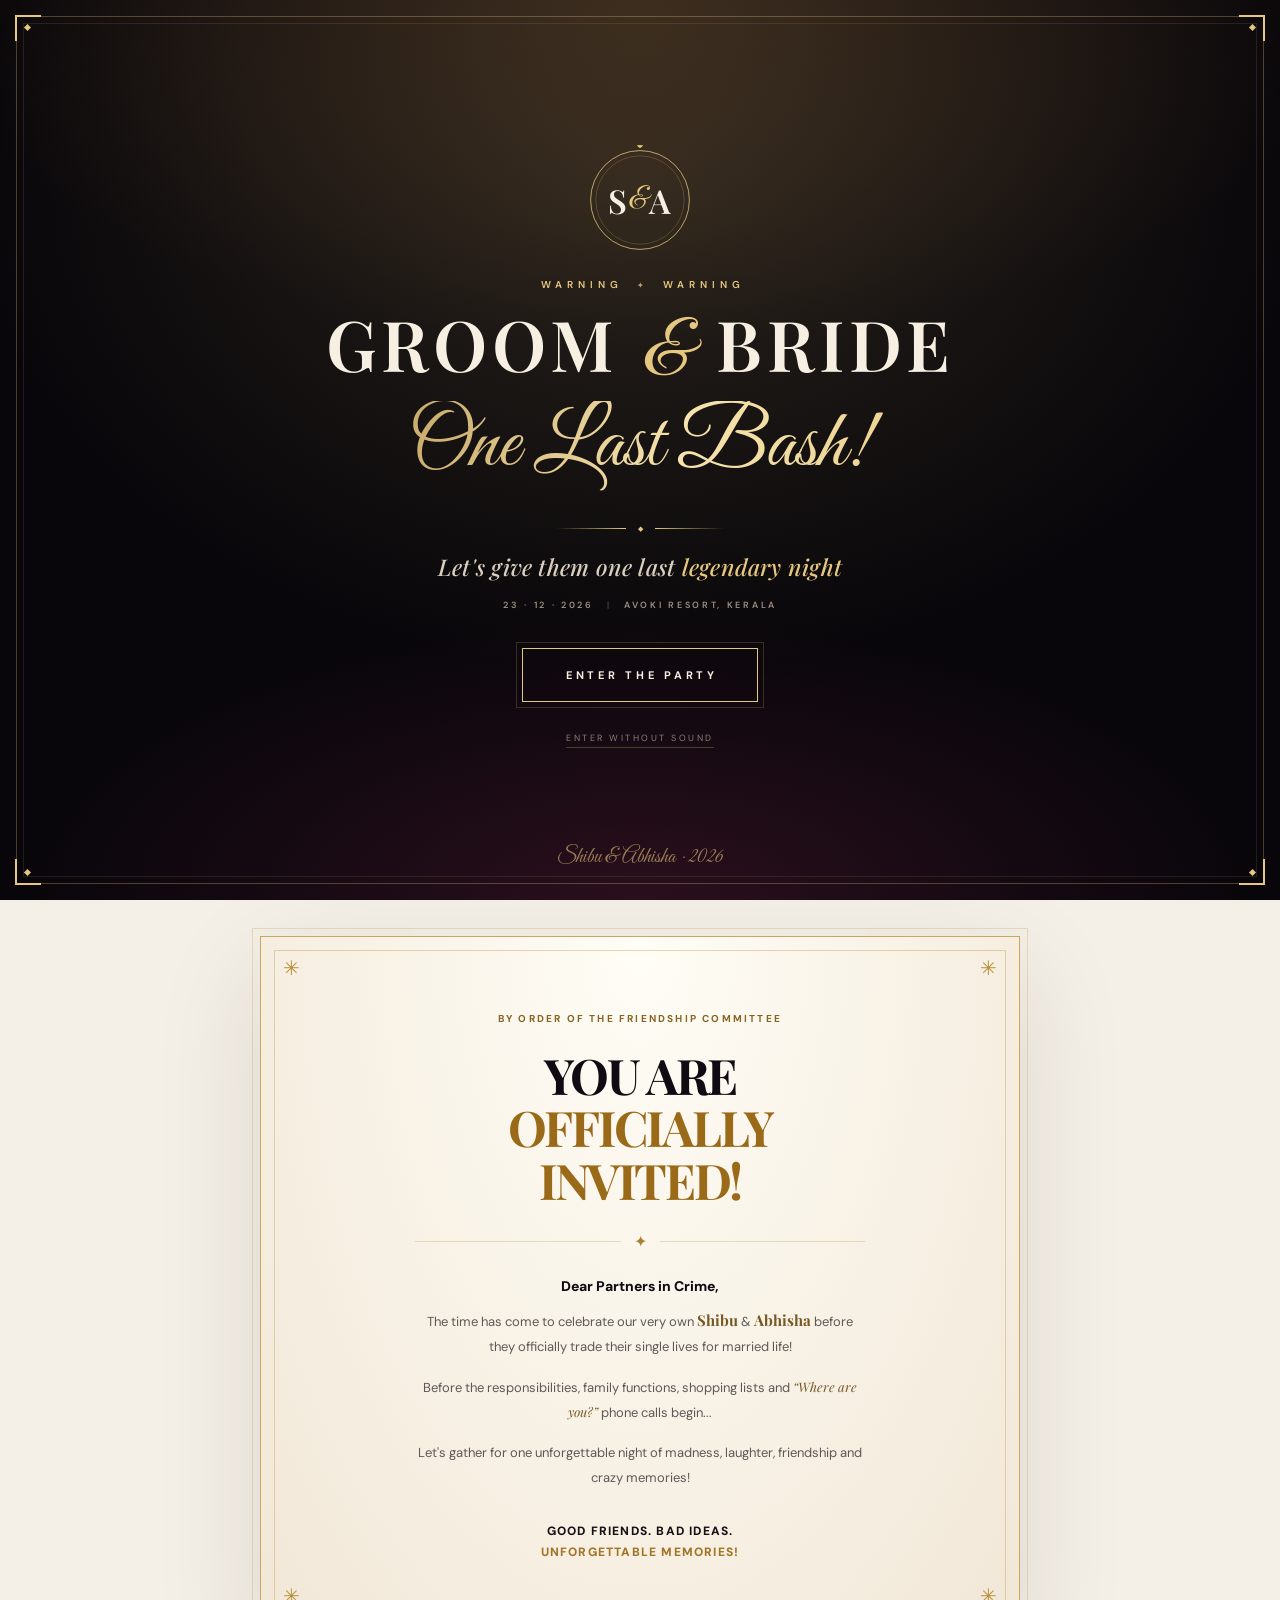
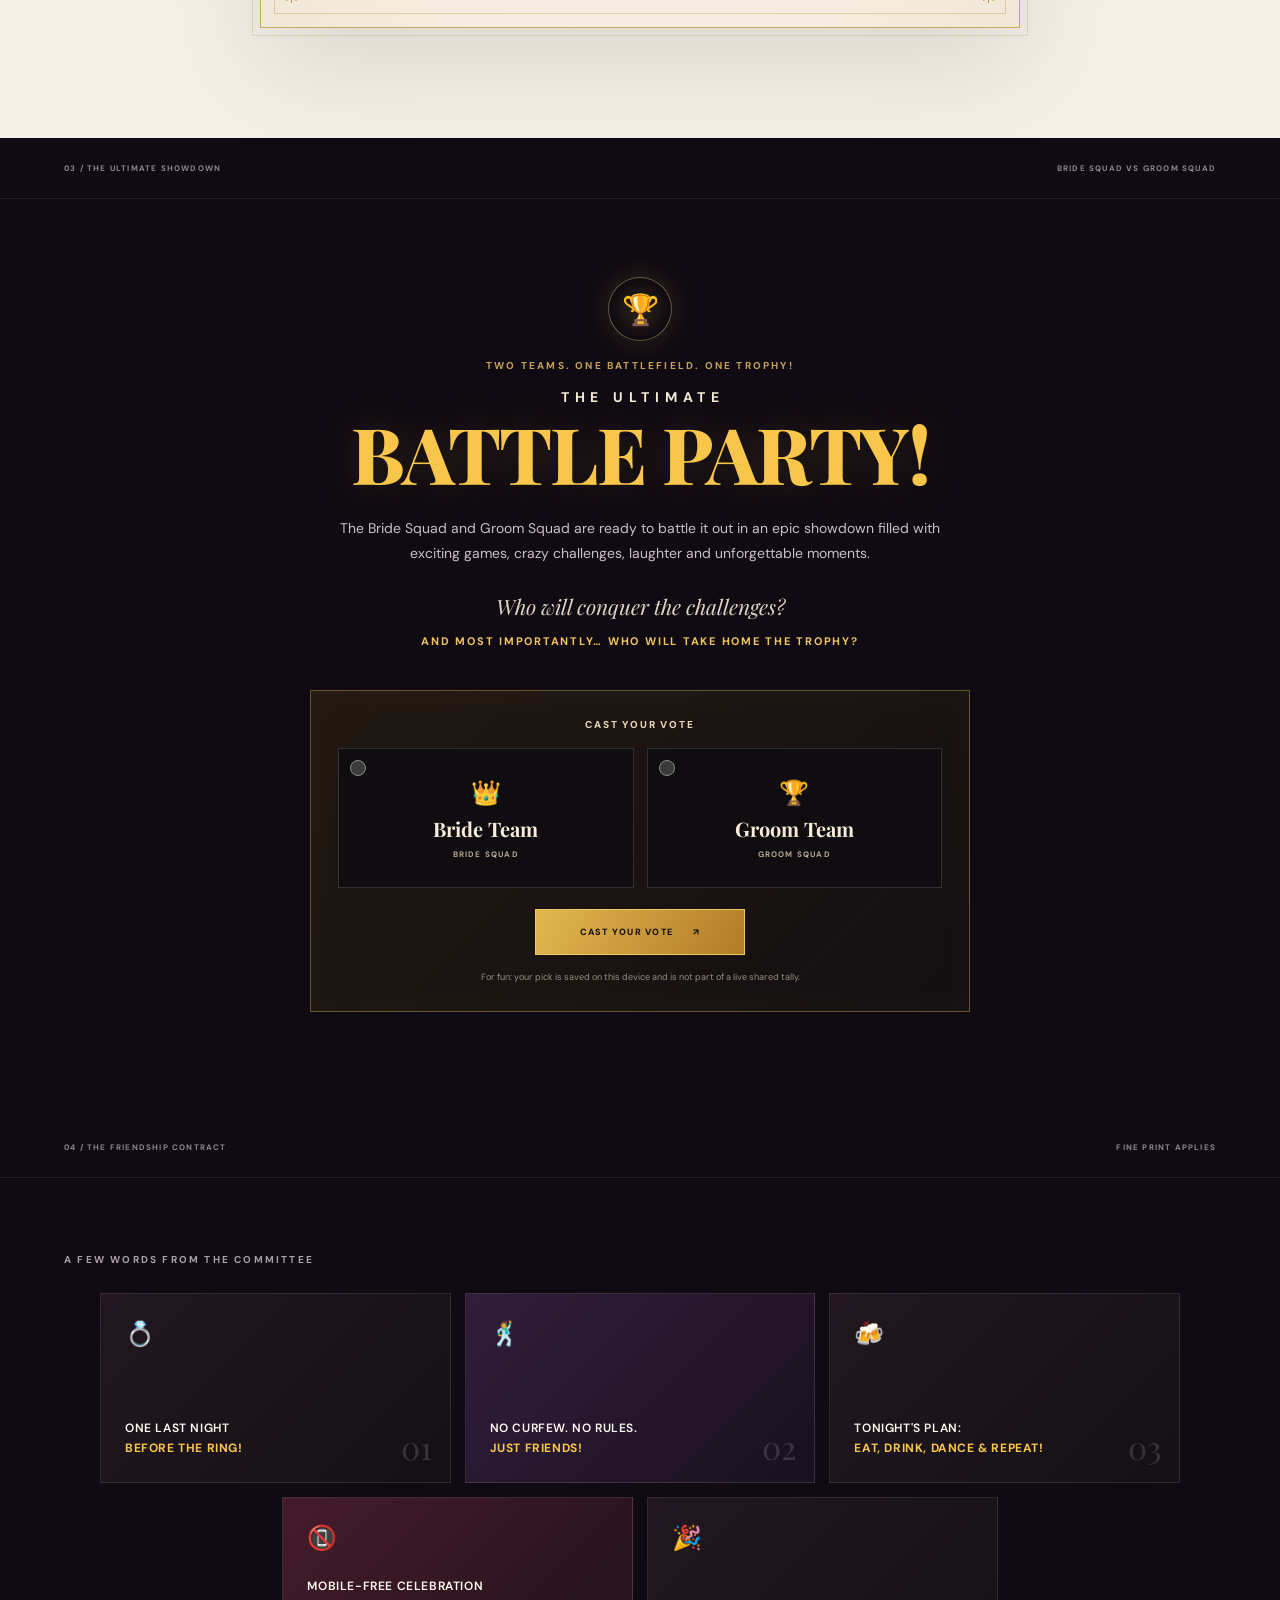
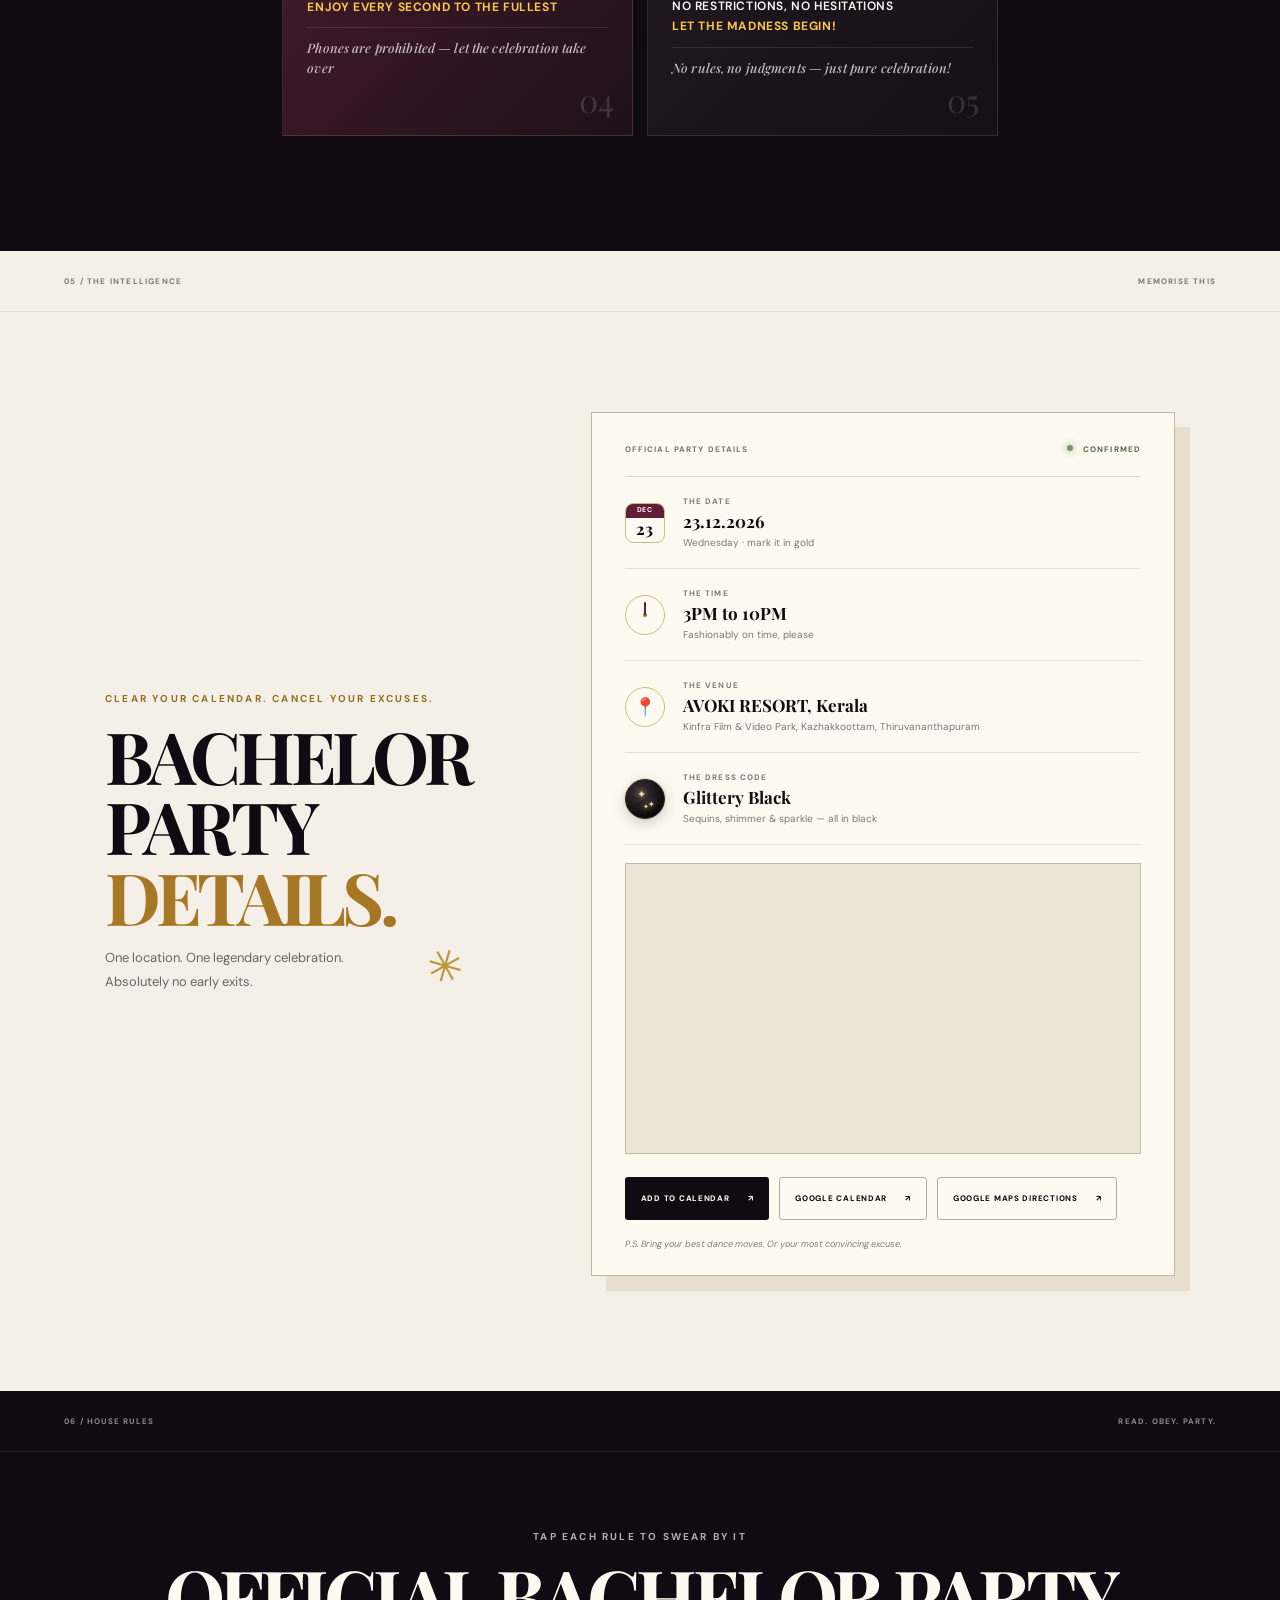
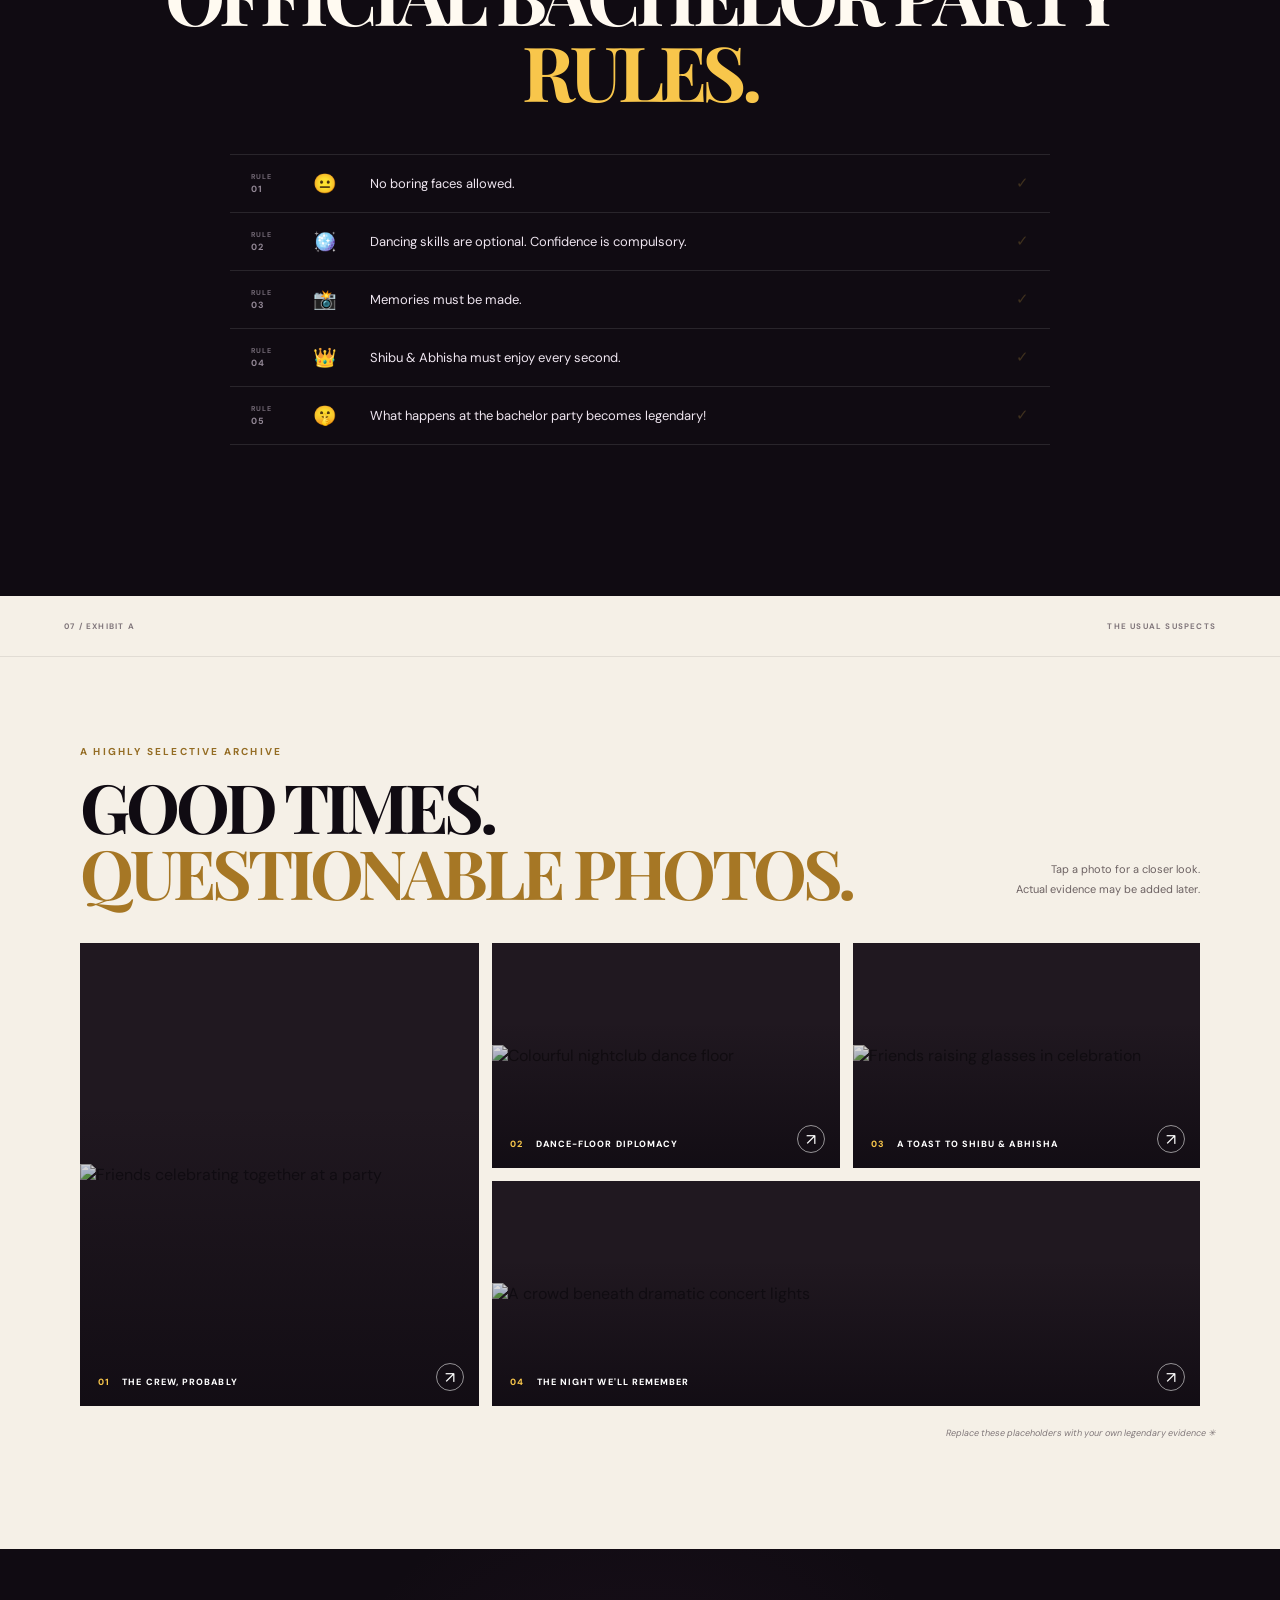
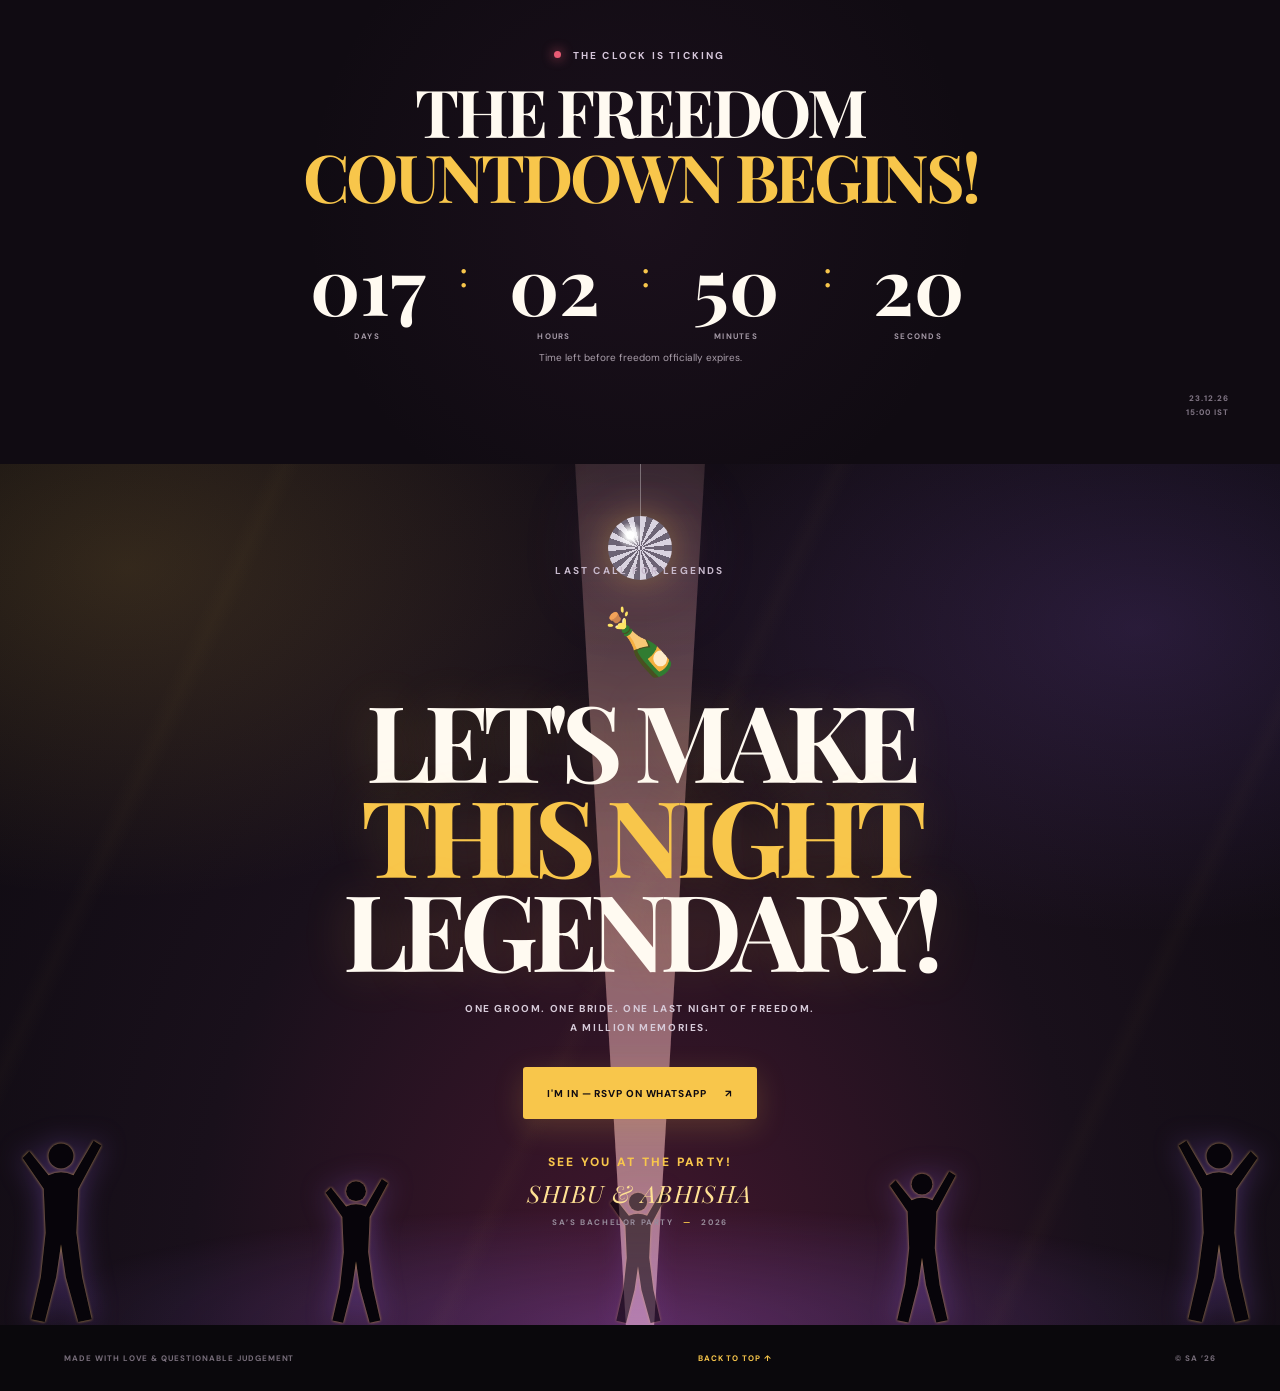
==== index.html @ 5d7bf179 "Keep colours readable under Android / Samsung forced dark mode - Declare the page as dark-designed e" ====
<!doctype html>
<html lang="en">
  <head>
    <meta charset="UTF-8" />
    <meta name="viewport" content="width=device-width, initial-scale=1" />
    <meta name="theme-color" content="#100b12" />
    <!-- The design is already dark: stop Android/Samsung "force dark" modes from recolouring it -->
    <meta name="color-scheme" content="dark" />
    <meta name="supported-color-schemes" content="dark" />
    <meta name="darkreader-lock" />
    <meta
      name="description"
      content="WARNING! Shibu &amp; Abhisha are losing their freedom. You're invited to SA's Bachelor Party, 23.12.2026 at Avoki Resort, Kerala."
    />
    <meta property="og:title" content="SA's Bachelor Party – Last Night of Freedom!" />
    <meta property="og:description" content="Celebrating Shibu &amp; Abhisha. Good friends. Bad ideas. Unforgettable memories. 23.12.2026 · 3PM–10PM · Avoki Resort, Kerala." />
    <meta property="og:image" content="sa-landing-reference.png" />
    <title>SA's Bachelor Party | Last Night of Freedom</title>
    <script>document.documentElement.classList.add("js");</script>
    <link rel="preconnect" href="https://fonts.googleapis.com" />
    <link rel="preconnect" href="https://fonts.gstatic.com" crossorigin />
    <link
      href="https://fonts.googleapis.com/css2?family=DM+Sans:wght@400;500;600;700;800&family=Playfair+Display:ital,wght@0,600;0,700;0,800;1,500;1,600&family=Great+Vibes&display=swap"
      rel="stylesheet"
    />
    <link rel="stylesheet" href="styles.css?v=16" />
    <script src="script.js?v=11" defer></script>
  </head>
  <body>
    <!-- INTRO: elegant full-screen gate. Audio only starts after a button here is pressed. -->
    <div class="gate" id="gate" role="dialog" aria-modal="true" aria-labelledby="gateTitle">
      <div class="gate-glow" aria-hidden="true"></div>
      <div class="gate-particles" id="gateParticles" aria-hidden="true"></div>
      <div class="gate-frame" aria-hidden="true"><i></i><i></i><i></i><i></i></div>
      <div class="gate-content">
        <div class="gate-monogram" aria-hidden="true">
          <svg viewBox="0 0 120 120"><circle class="ring-outer" cx="60" cy="60" r="57" pathLength="100" /><circle class="ring-inner" cx="60" cy="60" r="51" pathLength="100" /></svg>
          <span>S<em>&amp;</em>A</span>
        </div>
        <p class="gate-warning"><span>Warning</span><b>✦</b><span>Warning</span></p>
        <p class="gate-title" id="gateTitle">GROOM <em>&amp;</em> BRIDE<span>One Last Bash!</span></p>
        <div class="gate-divider" aria-hidden="true"><span></span><b>◆</b><span></span></div>
        <p class="gate-last">Let's give them one last <em>legendary night</em></p>
        <p class="gate-meta">23 · 12 · 2026 <b>|</b> Avoki Resort, Kerala</p>
        <div class="gate-actions">
          <button class="gate-enter" id="enterParty" type="button"><span>Enter the party</span></button>
          <button class="gate-quiet" id="enterQuiet" type="button">Enter without sound</button>
        </div>
      </div>
      <p class="gate-foot" aria-hidden="true">Shibu &amp; Abhisha · 2026</p>
    </div>
    <canvas class="confetti-canvas" id="confettiCanvas" aria-hidden="true"></canvas>

    <header class="site-header" id="top">
      <a class="brand" href="#top" aria-label="Back to the top">
        <span class="brand-mark">SA</span>
        <span>SA <i>’26</i></span>
      </a>
      <nav class="desktop-nav" id="mainNav" aria-label="Main navigation">
        <a href="#invite">The invite</a>
        <a href="#details">The details</a>
        <a href="#memories">The memories</a>
      </nav>

      <button class="sound-toggle" id="soundToggle" type="button" aria-pressed="false" aria-label="Turn music on">
        <span class="sound-bars" aria-hidden="true"><i></i><i></i><i></i><i></i></span>
        <span class="sound-label">Sound off</span>
      </button>
      <button class="menu-toggle" id="menuToggle" type="button" aria-expanded="false" aria-controls="mainNav" aria-label="Open navigation">
        <span></span><span></span><span></span>
      </button>
    </header>

    <main>
      <section class="groom-section section-dark" id="reveal">
        <div class="section-topline"><span>01 / THE COUPLE OF THE HOUR</span><span>EST. LEGENDARY</span></div>
        <div class="groom-spotlight" aria-hidden="true"></div>
        <div class="groom-intro reveal">
          <p class="eyebrow">Ladies &amp; gentlemen, presenting...</p>
          <div class="groom-stage">
            <span class="prop-shades" aria-hidden="true">🕶️</span>
            <h1 class="groom-name" data-text="SA">SA</h1>
            <span class="prop-glass" aria-hidden="true">🥂</span>
          </div>
          <p class="couple-names">SHIBU <span>&amp;</span> ABHISHA</p>
          <p class="groom-tagline">THE LEGENDS. THE GROOM &amp; THE BRIDE. THE FUTURE MR &amp; MRS.</p>
          <div class="status-row">
            <span class="status-pill"><i>●</i> Shibu &amp; Abhisha available for one last night!</span>
            <span class="status-pill status-alert"><i>⚠</i> Freedom status: EXPIRING SOON!</span>
            <span class="status-pill"><i>↻</i> Marriage update: Installation pending... <b class="install-bar" aria-hidden="true"><b></b></b></span>
          </div>
        </div>
      </section>

      <section class="invite-section section-light" id="invite">
        <div class="section-topline"><span>02 / THE OFFICIAL NOTICE</span><span>NO PLUS-ONES. JUST PUNS.</span></div>
        <div class="invite-card reveal">
          <div class="card-corner corner-tl">✳</div><div class="card-corner corner-tr">✳</div>
          <p class="eyebrow">By order of the friendship committee</p>
          <h2>YOU ARE<br /><span>OFFICIALLY INVITED!</span></h2>
          <div class="invite-divider"><span>✦</span></div>
          <p class="invite-dear">Dear Partners in Crime,</p>
          <p class="invite-message">The time has come to celebrate our very own <strong>Shibu</strong> &amp; <strong>Abhisha</strong> before they officially trade their single lives for married life!</p>
          <p class="invite-message">Before the responsibilities, family functions, shopping lists and <em>“Where are you?”</em> phone calls begin...</p>
          <p class="invite-message">Let's gather for one unforgettable night of madness, laughter, friendship and crazy memories!</p>
          <p class="invite-slogan">GOOD FRIENDS. BAD IDEAS.<br /><span>UNFORGETTABLE MEMORIES!</span></p>
          <div class="card-corner corner-bl">✳</div><div class="card-corner corner-br">✳</div>
        </div>
      </section>

      <section class="battle-section section-dark" id="battle">
        <div class="section-topline"><span>03 / THE ULTIMATE SHOWDOWN</span><span>BRIDE SQUAD VS GROOM SQUAD</span></div>
        <div class="battle-wrap">
          <div class="battle-trophy" aria-hidden="true">🏆</div>
          <p class="eyebrow">Two teams. One battlefield. One trophy!</p>
          <h2 class="battle-title"><small>The Ultimate</small><span>BATTLE PARTY!</span></h2>
          <p class="battle-copy">The Bride Squad and Groom Squad are ready to battle it out in an epic showdown filled with exciting games, crazy challenges, laughter and unforgettable moments.</p>
          <p class="battle-question">Who will conquer the challenges?<br /><strong>And most importantly… who will take home the trophy?</strong></p>
          <form class="battle-poll" id="battlePoll">
            <fieldset>
              <legend>Cast your vote</legend>
              <div class="battle-options">
                <label class="battle-option battle-bride">
                  <input type="radio" name="battle-team" value="Bride Team" required />
                  <span class="battle-team-icon" aria-hidden="true">👑</span>
                  <span class="battle-team-name">Bride Team</span>
                  <span class="battle-team-caption">Bride Squad</span>
                </label>
                <label class="battle-option battle-groom">
                  <input type="radio" name="battle-team" value="Groom Team" required />
                  <span class="battle-team-icon" aria-hidden="true">🏆</span>
                  <span class="battle-team-name">Groom Team</span>
                  <span class="battle-team-caption">Groom Squad</span>
                </label>
              </div>
            </fieldset>
            <button class="battle-vote-button" type="submit">Cast your vote <span aria-hidden="true">↗</span></button>
            <p class="battle-poll-note">For fun: your pick is saved on this device and is not part of a live shared tally.</p>
            <p class="battle-poll-status" id="battlePollStatus" role="status" aria-live="polite"></p>
            <p class="battle-poll-result" id="battlePollResult" hidden></p>
          </form>
        </div>
      </section>

      <section class="quotes-section section-dark">
        <div class="section-topline"><span>04 / THE FRIENDSHIP CONTRACT</span><span>FINE PRINT APPLIES</span></div>
        <p class="eyebrow reveal">A few words from the committee</p>
        <div class="quote-grid">
          <article class="quote-card reveal"><span class="quote-icon">💍</span><p>ONE LAST NIGHT<br /><b>BEFORE THE RING!</b></p><span class="quote-number">01</span></article>
          <article class="quote-card quote-purple reveal"><span class="quote-icon">🕺</span><p>NO CURFEW. NO RULES.<br /><b>JUST FRIENDS!</b></p><span class="quote-number">02</span></article>
          <article class="quote-card reveal"><span class="quote-icon">🍻</span><p>TONIGHT'S PLAN:<br /><b>EAT, DRINK, DANCE & REPEAT!</b></p><span class="quote-number">03</span></article>
          <article class="quote-card quote-burgundy reveal"><span class="quote-icon">📵</span><p>MOBILE-FREE CELEBRATION<br /><b>ENJOY EVERY SECOND TO THE FULLEST</b><small>Phones are prohibited — let the celebration take over</small></p><span class="quote-number">04</span></article>
          <article class="quote-card reveal"><span class="quote-icon">🎉</span><p>NO RESTRICTIONS, NO HESITATIONS<br /><b>LET THE MADNESS BEGIN!</b><small>No rules, no judgments — just pure celebration!</small></p><span class="quote-number">05</span></article>
        </div>
      </section>

      <section class="details-section section-light" id="details">
        <div class="section-topline"><span>05 / THE INTELLIGENCE</span><span>MEMORISE THIS</span></div>
        <div class="details-wrap">
          <div class="details-heading reveal">
            <p class="eyebrow">Clear your calendar. Cancel your excuses.</p>
            <h2>BACHELOR PARTY<br /><span>DETAILS.</span></h2>
            <p>One location. One legendary celebration. Absolutely no early exits.</p>
            <div class="detail-doodle">✳</div>
          </div>
          <div class="details-card reveal">
            <div class="details-card-header"><span>OFFICIAL PARTY DETAILS</span><span class="detail-live"><i></i> CONFIRMED</span></div>
            <div class="detail-row"><span class="detail-icon icon-cal" aria-hidden="true"><b>DEC</b><i>23</i></span><div><small>THE DATE</small><strong>23.12.2026</strong><span>Wednesday · mark it in gold</span></div></div>
            <div class="detail-row"><span class="detail-icon icon-clock" aria-hidden="true"><i class="hand-h"></i><i class="hand-m"></i></span><div><small>THE TIME</small><strong>3PM to 10PM</strong><span>Fashionably on time, please</span></div></div>
            <div class="detail-row"><span class="detail-icon icon-pin" aria-hidden="true">📍</span><div><small>THE VENUE</small><strong>AVOKI RESORT, Kerala</strong><span>Kinfra Film &amp; Video Park, Kazhakkoottam, Thiruvananthapuram</span></div></div>
            <div class="detail-row detail-dress"><span class="detail-icon icon-dress" aria-hidden="true"><i>✦</i><i>✦</i><i>✦</i></span><div><small>THE DRESS CODE</small><strong class="glitter-text" data-text="Glittery Black">Glittery Black</strong><span>Sequins, shimmer &amp; sparkle — all in black</span></div></div>
            <div class="detail-map">
              <iframe
                src="https://maps.google.com/maps?q=Avoki+Hotels+and+Resorts,+Kinfra+Film+And+Video+Park,+Kazhakkoottam,+Thiruvananthapuram,+Kerala&z=15&output=embed"
                title="Map showing Avoki Resort, Kerala"
                loading="lazy"
                referrerpolicy="no-referrer-when-downgrade"
              ></iframe>
            </div>
            <div class="detail-actions">
              <a class="button button-dark" id="calendarLink" href="#">Add to calendar <span aria-hidden="true">↗</span></a>
              <a class="button button-outline" id="googleCalendarLink" href="#" target="_blank" rel="noreferrer">Google Calendar <span aria-hidden="true">↗</span></a>
              <a class="button button-outline" id="mapsLink" href="https://maps.app.goo.gl/52Z1EmgSsetAxCZb6?g_st=iw" target="_blank" rel="noreferrer">Google Maps directions <span aria-hidden="true">↗</span></a>
            </div>
            <p class="details-footnote">P.S. Bring your best dance moves. Or your most convincing excuse.</p>
          </div>
        </div>
      </section>

      <section class="rules-section section-dark">
        <div class="section-topline"><span>06 / HOUSE RULES</span><span>READ. OBEY. PARTY.</span></div>
        <div class="rules-heading reveal"><p class="eyebrow">Tap each rule to swear by it</p><h2>OFFICIAL BACHELOR PARTY<br /><span>RULES.</span></h2></div>
        <div class="rules-list">
          <article class="rule reveal" role="button" tabindex="0" aria-pressed="false"><span class="rule-num"><small>RULE</small>01</span><span class="rule-icon" aria-hidden="true">😐</span><p>No boring faces allowed.</p><span class="rule-check" aria-hidden="true">✓</span><span class="rule-stamp" aria-hidden="true">AGREED</span></article>
          <article class="rule reveal" role="button" tabindex="0" aria-pressed="false"><span class="rule-num"><small>RULE</small>02</span><span class="rule-icon" aria-hidden="true">🪩</span><p>Dancing skills are optional. Confidence is compulsory.</p><span class="rule-check" aria-hidden="true">✓</span><span class="rule-stamp" aria-hidden="true">AGREED</span></article>
          <article class="rule reveal" role="button" tabindex="0" aria-pressed="false"><span class="rule-num"><small>RULE</small>03</span><span class="rule-icon" aria-hidden="true">📸</span><p>Memories must be made.</p><span class="rule-check" aria-hidden="true">✓</span><span class="rule-stamp" aria-hidden="true">AGREED</span></article>
          <article class="rule reveal" role="button" tabindex="0" aria-pressed="false"><span class="rule-num"><small>RULE</small>04</span><span class="rule-icon" aria-hidden="true">👑</span><p>Shibu &amp; Abhisha must enjoy every second.</p><span class="rule-check" aria-hidden="true">✓</span><span class="rule-stamp" aria-hidden="true">AGREED</span></article>
          <article class="rule reveal" role="button" tabindex="0" aria-pressed="false"><span class="rule-num"><small>RULE</small>05</span><span class="rule-icon" aria-hidden="true">🤫</span><p>What happens at the bachelor party becomes legendary!</p><span class="rule-check" aria-hidden="true">✓</span><span class="rule-stamp" aria-hidden="true">AGREED</span></article>
        </div>
        <p class="rules-oath" id="rulesOath" role="status" aria-live="polite"></p>
      </section>

      <section class="gallery-section section-light" id="memories">
        <div class="section-topline"><span>07 / EXHIBIT A</span><span>THE USUAL SUSPECTS</span></div>
        <div class="gallery-heading reveal">
          <div><p class="eyebrow">A highly selective archive</p><h2>GOOD TIMES.<br /><span>QUESTIONABLE PHOTOS.</span></h2></div>
          <p>Tap a photo for a closer look.<br />Actual evidence may be added later.</p>
        </div>
        <!-- PHOTOS: put your own images in the assets/photos/ folder and change both data-image and src below
             (e.g. data-image="assets/photos/crew.jpg" src="assets/photos/crew.jpg"). Keep images ~1200px wide for fast loading. -->
        <div class="gallery-grid">
          <button class="gallery-item gallery-tall reveal" data-image="https://images.unsplash.com/photo-1511795409834-ef04bbd61622?auto=format&fit=crop&w=1200&q=85" data-caption="The crew, before the group chat got muted." aria-label="Expand photo: the crew">
            <img src="https://images.unsplash.com/photo-1511795409834-ef04bbd61622?auto=format&fit=crop&w=800&q=80" alt="Friends celebrating together at a party" loading="lazy" />
            <span class="gallery-caption"><i>01</i> THE CREW, PROBABLY</span><span class="gallery-expand">↗</span>
          </button>
          <button class="gallery-item gallery-purple reveal" data-image="https://images.unsplash.com/photo-1514525253161-7a46d19cd819?auto=format&fit=crop&w=1200&q=85" data-caption="Dance moves that should stay off the wedding video." aria-label="Expand photo: dance floor">
            <img src="https://images.unsplash.com/photo-1514525253161-7a46d19cd819?auto=format&fit=crop&w=800&q=80" alt="Colourful nightclub dance floor" loading="lazy" />
            <span class="gallery-caption"><i>02</i> DANCE-FLOOR DIPLOMACY</span><span class="gallery-expand">↗</span>
          </button>
          <button class="gallery-item gallery-burgundy reveal" data-image="https://images.unsplash.com/photo-1527529482837-4698179dc6ce?auto=format&fit=crop&w=1200&q=85" data-caption="A toast to Shibu &amp; Abhisha." aria-label="Expand photo: a toast">
            <img src="https://images.unsplash.com/photo-1527529482837-4698179dc6ce?auto=format&fit=crop&w=800&q=80" alt="Friends raising glasses in celebration" loading="lazy" />
            <span class="gallery-caption"><i>03</i> A TOAST TO SHIBU &amp; ABHISHA</span><span class="gallery-expand">↗</span>
          </button>
          <button class="gallery-item gallery-wide reveal" data-image="https://images.unsplash.com/photo-1492684223066-81342ee5ff30?auto=format&fit=crop&w=1400&q=85" data-caption="The night is young. The stories are forever." aria-label="Expand photo: party lights">
            <img src="https://images.unsplash.com/photo-1492684223066-81342ee5ff30?auto=format&fit=crop&w=1200&q=80" alt="A crowd beneath dramatic concert lights" loading="lazy" />
            <span class="gallery-caption"><i>04</i> THE NIGHT WE'LL REMEMBER</span><span class="gallery-expand">↗</span>
          </button>
        </div>
        <p class="gallery-note">Replace these placeholders with your own legendary evidence ✳</p>
      </section>

      <section class="countdown-section section-dark">
        <div class="countdown-glow"></div>
        <div class="countdown-content reveal">
          <p class="eyebrow"><span class="live-dot"></span> The clock is ticking</p>
          <h2 id="countdownTitle">THE FREEDOM<br /><span>COUNTDOWN BEGINS!</span></h2>
          <div class="countdown" id="countdown" aria-label="Time remaining until the party">
            <div><strong id="days">000</strong><span>DAYS</span></div><i>:</i>
            <div><strong id="hours">00</strong><span>HOURS</span></div><i>:</i>
            <div><strong id="minutes">00</strong><span>MINUTES</span></div><i>:</i>
            <div><strong id="seconds">00</strong><span>SECONDS</span></div>
          </div>
          <p class="countdown-note" id="countdownMessage">Time left before freedom officially expires.</p>
        </div>
        <div class="countdown-side">23.12.26<br />15:00 IST</div>
      </section>

      <section class="finale-section" id="finale">
        <div class="finale-lights"></div>
        <div class="finale-beams" aria-hidden="true"><span></span><span></span><span></span><span></span></div>
        <div class="disco-ball" aria-hidden="true"></div>
        <div class="finale-confetti" aria-hidden="true"><span>✦</span><span>✳</span><span>✧</span><span>✦</span><span>✳</span><span>✧</span><span>✦</span><span>✳</span></div>
        <div class="finale-content reveal">
          <p class="eyebrow">Last call for legends</p>
          <div class="finale-bottle" aria-hidden="true"><span class="bottle">🍾</span><span class="spray"><i></i><i></i><i></i><i></i><i></i><i></i></span></div>
          <h2>LET'S MAKE<br /><span>THIS NIGHT</span><br />LEGENDARY!</h2>
          <p class="finale-sub">ONE GROOM. ONE BRIDE. ONE LAST NIGHT OF FREEDOM.<br />A MILLION MEMORIES.</p>
          <a class="button button-gold rsvp-button" id="rsvpButton" href="https://api.whatsapp.com/send?text=I'm%20in%20for%20SA's%20Bachelor%20Party%20on%2023%20December%202026!%20See%20you%20at%20Avoki%20Resort." target="_blank" rel="noreferrer">I'm in — RSVP on WhatsApp <span aria-hidden="true">↗</span></a>
          <p class="see-you">SEE YOU AT THE PARTY!</p>
          <p class="finale-names">SHIBU &amp; ABHISHA</p>
          <p class="finale-signature">SA’S BACHELOR PARTY <span>—</span> 2026</p>
        </div>
        <svg class="dancer-defs" aria-hidden="true" width="0" height="0">
          <symbol id="dancerShape" viewBox="0 0 100 200">
            <circle cx="50" cy="24" r="13" />
            <path d="M37 44 Q50 38 63 44 L84 8 L92 13 L68 58 L66 104 L72 150 L82 194 L68 197 L55 150 L50 116 L45 150 L33 197 L19 194 L29 150 L34 104 L32 58 L10 26 L17 19 Z" />
          </symbol>
        </svg>
        <div class="dancers" aria-hidden="true">
          <svg class="dancer-fig d1"><use href="#dancerShape" /></svg>
          <svg class="dancer-fig d2"><use href="#dancerShape" /></svg>
          <svg class="dancer-fig d3"><use href="#dancerShape" /></svg>
          <svg class="dancer-fig d4"><use href="#dancerShape" /></svg>
          <svg class="dancer-fig d5"><use href="#dancerShape" /></svg>
        </div>
      </section>
    </main>

    <footer class="site-footer"><span>MADE WITH LOVE & QUESTIONABLE JUDGEMENT</span><a href="#top">BACK TO TOP ↑</a><span>© SA ’26</span></footer>

    <dialog class="lightbox" id="lightbox" aria-label="Photo viewer">
      <button class="lightbox-close" id="lightboxClose" type="button" aria-label="Close photo">×</button>
      <img id="lightboxImage" src="" alt="" />
      <p id="lightboxCaption"></p>
    </dialog>
    <!-- MUSIC: plays assets/music/sms_bar_bgm.mp3 (set in PARTY.musicSource in script.js). Empty that value to use the built-in party beat. -->
    <audio id="partyMusic" loop preload="none" src=""></audio>
  </body>
</html>
---- styles.css ----
:root {
  color-scheme: dark;
  --ink: #100b12;
  --ink-soft: #17111a;
  --paper: #f5f0e7;
  --gold: #f8c64b;
  --gold-light: #ffe193;
  --purple: #a76bff;
  --burgundy: #601d37;
  --white: #fffaf1;
  --muted: #a69da7;
  --display: "Playfair Display", Georgia, serif;
  --body: "DM Sans", Arial, sans-serif;
}

* { box-sizing: border-box; }
html { scroll-behavior: smooth; scroll-padding-top: 76px; }
body { margin: 0; background: var(--ink); color: var(--white); font-family: var(--body); -webkit-font-smoothing: antialiased; }
body.locked { overflow: hidden; }
button, a { font: inherit; }
a { color: inherit; text-decoration: none; }
button { color: inherit; }
::selection { color: var(--ink); background: var(--gold); }

.intro {
  position: fixed; inset: 0; z-index: 20; display: grid; place-items: center; overflow: hidden;
  background: radial-gradient(ellipse at 50% 70%, #392019 0, #181016 39%, #0c090e 76%);
  transition: opacity .9s ease, visibility .9s ease;
}
.intro::before, .intro::after { position: absolute; content: ""; width: min(70vw, 780px); aspect-ratio: 1; border-radius: 50%; filter: blur(80px); opacity: .14; animation: breathe 8s ease-in-out infinite alternate; }
.intro::before { background: var(--gold); left: -42%; bottom: -60%; }
.intro::after { background: var(--purple); right: -40%; top: -64%; animation-delay: -3s; }
.intro-grain { position: absolute; inset: 0; pointer-events: none; opacity: .14; background-image: url("data:image/svg+xml,%3Csvg viewBox='0 0 180 180' xmlns='http://www.w3.org/2000/svg'%3E%3Cfilter id='n'%3E%3CfeTurbulence type='fractalNoise' baseFrequency='.8' numOctaves='3' stitchTiles='stitch'/%3E%3C/filter%3E%3Crect width='100%25' height='100%25' filter='url(%23n)' opacity='.25'/%3E%3C/svg%3E"); }
.intro-orb { position: absolute; width: 7px; height: 7px; border-radius: 50%; background: var(--gold); box-shadow: 0 0 22px 4px #f8c64b99; animation: float 6s ease-in-out infinite; }
.intro-orb-one { top: 24%; left: 18%; }.intro-orb-two { right: 16%; bottom: 20%; animation-delay: -2s; }
.intro-content { position: relative; z-index: 1; width: min(800px, 90vw); padding: 48px 0 32px; text-align: center; }
.intro-eyebrow, .eyebrow { color: var(--gold); font-size: 10px; font-weight: 700; letter-spacing: .22em; text-transform: uppercase; }
.intro-eyebrow { margin-bottom: 34px; }
.live-dot, .detail-live i { display: inline-block; width: 7px; height: 7px; margin-right: 7px; border-radius: 50%; background: #e85b74; box-shadow: 0 0 12px #e85b74; animation: blink 1.4s infinite; vertical-align: 1px; }
.warning { margin: 0 0 18px; color: #ff6a73; font-size: 12px; font-weight: 800; letter-spacing: .22em; animation: warningPulse 1.4s ease-in-out infinite; }
.intro-title { margin: 0; font-family: var(--display); font-size: clamp(42px, 8vw, 88px); font-weight: 800; line-height: .96; letter-spacing: -.055em; }
.intro-title span { color: var(--gold); }
.intro-subtitle { margin: 28px 0 5px; color: #c3b9c3; font-size: 15px; }
.intro-last { margin: 0 0 30px; color: var(--white); font-family: var(--display); font-size: clamp(18px, 3vw, 25px); font-style: italic; }
.intro-footnote { margin: 18px 0 0; color: #817783; font-size: 10px; letter-spacing: .12em; }
.intro-bottom { position: absolute; right: 24px; bottom: 22px; left: 24px; display: flex; justify-content: space-between; color: #887b86; font-size: 9px; font-weight: 700; letter-spacing: .14em; }
body.entered .intro { visibility: hidden; opacity: 0; }
.button { display: inline-flex; min-height: 48px; align-items: center; justify-content: center; gap: 18px; padding: 0 23px; border: 1px solid transparent; border-radius: 3px; font-size: 10px; font-weight: 800; letter-spacing: .09em; text-transform: uppercase; transition: transform .25s, box-shadow .25s, background .25s; }
.button:hover { transform: translateY(-3px); }
.button-gold { color: var(--ink); background: var(--gold); box-shadow: 0 8px 30px #f8c64b30; }
.button-gold:hover { background: var(--gold-light); box-shadow: 0 10px 36px #f8c64b52; }
.button-dark { color: var(--white); background: var(--ink); }
.button-outline { border-color: #b7aa9c; color: var(--ink); background: transparent; }

.site-header { position: absolute; z-index: 5; top: 0; left: 0; display: flex; width: 100%; height: 76px; align-items: center; justify-content: space-between; padding: 0 5vw; border-bottom: 1px solid #ffffff12; }
.brand { display: inline-flex; align-items: center; gap: 10px; font-size: 12px; font-weight: 800; letter-spacing: .14em; }
.brand i { color: var(--gold); font-style: normal; }
.brand-mark { display: grid; width: 31px; height: 31px; place-items: center; border: 1px solid var(--gold); border-radius: 50%; color: var(--gold); font-family: var(--display); font-size: 12px; }
.desktop-nav { display: flex; gap: 36px; margin-left: 12%; color: #c3bbc6; font-size: 10px; font-weight: 600; }
.desktop-nav a { transition: color .2s; }.desktop-nav a:hover { color: var(--gold); }
.sound-toggle { display: flex; align-items: center; gap: 10px; padding: 10px 0 10px 10px; border: 0; background: none; color: var(--white); cursor: pointer; font-size: 9px; font-weight: 700; letter-spacing: .1em; text-transform: uppercase; }
.sound-bars { display: flex; height: 15px; align-items: center; gap: 2px; }
.sound-bars i { width: 2px; height: 4px; background: var(--gold); }
.sound-toggle[aria-pressed="true"] .sound-bars i { animation: equalize .55s ease-in-out infinite alternate; }
.sound-bars i:nth-child(2) { animation-delay: -.3s!important; }.sound-bars i:nth-child(3) { animation-delay: -.15s!important; }.sound-bars i:nth-child(4) { animation-delay: -.4s!important; }

.section-dark { background: var(--ink); }.section-light { background: var(--paper); color: var(--ink); }
.hero { position: relative; display: flex; min-height: 760px; min-height: min(900px, 100svh); align-items: center; overflow: hidden; padding: 122px 10vw 105px; }
.hero::after { position: absolute; z-index: 0; right: 0; bottom: 0; left: 0; height: 30%; background: linear-gradient(transparent, var(--ink)); content: ""; pointer-events: none; }
.hero-smoke { position: absolute; width: 55vw; height: 37vw; border-radius: 50%; filter: blur(90px); opacity: .14; pointer-events: none; }
.smoke-a { top: 28%; right: 3%; background: #713e89; animation: smokeMove 14s ease-in-out infinite alternate; }.smoke-b { bottom: 0; left: 5%; background: #8d4521; animation: smokeMove 16s ease-in-out infinite alternate-reverse; }
.hero-lights { position: absolute; top: 0; right: 10%; width: 48%; height: 70%; opacity: .35; pointer-events: none; }
.hero-lights span { position: absolute; top: -8%; width: 2px; height: 120%; transform-origin: top; filter: blur(1px); background: linear-gradient(#f8c64b88, transparent); }
.hero-lights span:nth-child(1) { left: 20%; transform: rotate(28deg); }.hero-lights span:nth-child(2) { left: 53%; transform: rotate(-20deg); background: linear-gradient(#b875ff88, transparent); }.hero-lights span:nth-child(3) { left: 84%; transform: rotate(12deg); }
.hero-content { position: relative; z-index: 2; width: 55%; max-width: 720px; }
.hero .eyebrow { display: flex; align-items: center; gap: 12px; margin-bottom: 33px; color: #c9b9cd; font-size: 9px; }
.eyebrow-line { display: inline-block; width: 23px; height: 1px; background: var(--gold); }
.hero-stamp { display: flex; align-items: center; gap: 10px; margin-bottom: 21px; color: var(--gold); font-size: 8px; font-weight: 700; letter-spacing: .16em; }
.hero-stamp b { font-size: 14px; }
.hero-title { margin: 0; font-family: var(--display); font-size: clamp(55px, 8.5vw, 115px); font-weight: 800; letter-spacing: -.065em; line-height: .9; }
.hero-title span { color: var(--gold); }
.hero-name { margin: 28px 0 7px; color: var(--gold-light); font-size: 13px; font-weight: 800; letter-spacing: .21em; }
.hero-name span { color: #c8bdc9; font-size: 11px; font-weight: 500; letter-spacing: .04em; }
.hero-copy { margin: 0 0 27px; color: #c1b6c4; font-size: 13px; }
.hero-figure { position: absolute; z-index: 1; top: 13%; right: 8%; width: 40%; height: 79%; }
.spotlight { position: absolute; top: 0; left: 42%; width: 53%; height: 80%; clip-path: polygon(39% 0, 61% 0, 100% 100%, 0 100%); background: linear-gradient(#e7ba6c20, #e7ba6c04); }
.groom-silhouette { position: absolute; z-index: 1; right: 24%; bottom: 2%; width: 220px; height: 79%; }
.groom-head { position: absolute; top: 13%; left: 50%; width: 113px; height: 137px; transform: translateX(-50%); border-radius: 47% 47% 44% 44%; background: linear-gradient(120deg, #362a32, #09080b 70%); box-shadow: inset -15px 4px 18px #f8c64b15; }
.groom-head::before { position: absolute; top: -12px; left: 11px; width: 90px; height: 48px; border-radius: 70% 40% 15% 15%; background: #151116; content: ""; }
.shades { position: absolute; top: 51px; left: 15px; z-index: 2; width: 82px; height: 21px; border: 3px solid #0b080c; border-radius: 5px 5px 12px 12px; background: linear-gradient(135deg, #7a5a32, #171019 65%); box-shadow: 0 0 13px #f8c64b2b; }
.groom-body { position: absolute; bottom: -5%; left: 50%; width: 235px; height: 68%; transform: translateX(-50%); border-radius: 48% 48% 0 0; background: linear-gradient(105deg, #201821 0, #09070a 44%, #1c151d); clip-path: polygon(28% 0, 72% 0, 100% 100%, 0 100%); }
.groom-body::after { position: absolute; top: 4%; left: 49%; width: 4px; height: 70%; background: #f4d18c66; content: ""; transform: rotate(3deg); }
.disco-ball { position: absolute; top: 5%; right: 13%; width: 48px; aspect-ratio: 1; border-radius: 50%; background: repeating-linear-gradient(45deg, #e8c474 0 3px, #79613f 3px 6px); box-shadow: 0 0 37px #e9c67777; animation: disco 9s linear infinite; }
.disco-ball::before { position: absolute; bottom: 100%; left: 50%; width: 1px; height: 90px; background: #e8c47488; content: ""; }
.disco-ball span { position: absolute; inset: 0; border-radius: inherit; background: linear-gradient(120deg, #ffffff55, transparent 40%, #00000066); }
.hero-tag { position: absolute; z-index: 3; padding: 10px 13px; border: 1px solid #ffffff25; background: #130d17d9; color: #b9aebe; font-size: 7px; letter-spacing: .1em; line-height: 1.7; }
.hero-tag b { color: var(--gold); font-size: 9px; letter-spacing: .07em; }
.tag-left { top: 30%; left: 0; transform: rotate(-7deg); }.tag-right { right: -2%; bottom: 28%; transform: rotate(5deg); }
.hero-confetti { position: absolute; z-index: 2; color: var(--gold); font-size: 22px; animation: float 5s ease-in-out infinite; }.confetti-one { top: 33%; right: 11%; }.confetti-two { top: 65%; left: 13%; color: var(--purple); animation-delay: -2s; }
.scroll-hint { position: absolute; z-index: 2; bottom: 36px; left: 50%; display: flex; align-items: center; gap: 12px; transform: translateX(-50%); color: #aaa0ac; font-size: 9px; letter-spacing: .12em; text-transform: uppercase; }
.scroll-hint span { position: relative; width: 16px; height: 25px; border: 1px solid #a69ca8; border-radius: 10px; }
.scroll-hint span::after { position: absolute; top: 5px; left: 6px; width: 2px; height: 5px; background: var(--gold); content: ""; animation: scrollDot 1.3s infinite; }
.hero-side-note { position: absolute; right: 22px; bottom: 50%; color: #857b89; font-size: 8px; letter-spacing: .13em; writing-mode: vertical-rl; }

.section-topline { display: flex; justify-content: space-between; padding: 25px 5vw; border-bottom: 1px solid #ffffff14; color: #8f8591; font-size: 8px; font-weight: 700; letter-spacing: .15em; }
.section-light .section-topline { border-color: #211b2018; color: #80767b; }
.groom-section { position: relative; padding-bottom: 105px; overflow: hidden; }
.groom-section::before { position: absolute; top: 20%; left: 50%; width: min(800px, 90vw); aspect-ratio: 1; border: 1px solid #f8c64b15; border-radius: 50%; content: ""; transform: translateX(-50%); box-shadow: 0 0 0 50px #f8c64b08, 0 0 0 100px #f8c64b04; }
.groom-intro { position: relative; max-width: 850px; margin: auto; padding: 105px 24px 0; text-align: center; }
.groom-intro .eyebrow { margin: 0; color: #ac9eaf; }
.champagne { margin: 17px 0 -12px; font-size: 37px; animation: bottleBob 3s ease-in-out infinite; }
.groom-name { margin: 0; color: var(--gold); font-family: var(--display); font-size: clamp(88px, 20vw, 220px); font-weight: 800; letter-spacing: -.08em; line-height: 1; text-shadow: 0 4px 0 #9c6915, 0 12px 42px #f8c64b24; }
.groom-tagline { margin: 12px 0 34px; color: #e0d7e1; font-size: 11px; font-weight: 700; letter-spacing: .15em; }
.status-row { display: flex; flex-wrap: wrap; justify-content: center; gap: 10px; }
.status-pill { padding: 11px 14px; border: 1px solid #ffffff1a; border-radius: 30px; color: #c1b7c3; font-size: 9px; }
.status-pill i { margin-right: 6px; color: var(--gold); font-style: normal; }

.invite-section { padding-bottom: 110px; }
.invite-card { position: relative; width: min(760px, 88vw); margin: 82px auto 0; padding: 65px 12%; border: 1px solid #c8a75e; outline: 1px solid #c8a75e57; outline-offset: 7px; background: radial-gradient(ellipse at 50% 0%, #fffdf6, #f1e7d7); text-align: center; box-shadow: 0 35px 100px #211a2020; }
.invite-card::before { position: absolute; inset: 13px; border: 1px solid #be9b4b66; content: ""; pointer-events: none; }
.invite-card .eyebrow { position: relative; color: #866420; }
.invite-card h2 { position: relative; margin: 24px 0; font-family: var(--display); font-size: clamp(30px, 5vw, 49px); letter-spacing: -.045em; line-height: 1.07; }
.invite-card h2 span { color: #9a6a19; }
.card-corner { position: absolute; z-index: 1; color: #ba913a; font-size: 20px; }.corner-tl { top: 18px; left: 22px; }.corner-tr { top: 18px; right: 22px; }.corner-bl { bottom: 18px; left: 22px; }.corner-br { right: 22px; bottom: 18px; }
.invite-divider { display: flex; align-items: center; gap: 13px; margin: 25px 0; color: #a78135; }.invite-divider::before,.invite-divider::after { height: 1px; flex: 1; background: #b79b6455; content: ""; }
.invite-dear { margin: 0 0 11px; font-size: 14px; font-weight: 800; }
.invite-message { max-width: 540px; margin: 0 auto 15px; color: #605857; font-size: 13px; line-height: 1.9; }
.invite-message em { color: #765822; font-family: var(--display); }
.invite-slogan { margin: 31px 0 0; color: #171016; font-size: 12px; font-weight: 800; letter-spacing: .1em; line-height: 1.7; }
.invite-slogan span { color: #a17426; }

.battle-section { padding-bottom: 105px; overflow: hidden; }
.battle-wrap { width: min(850px, 88vw); margin: 78px auto 0; text-align: center; }
.battle-wrap > .eyebrow { margin: 0 0 18px; color: #c5a35b; }
.battle-wrap h2 { margin: 0; color: #f5ecda; font-family: var(--display); font-size: clamp(40px, 7vw, 76px); letter-spacing: -.055em; line-height: .98; }
.battle-wrap h2 span { color: var(--gold); font-style: italic; }
.battle-wrap h2 b { display: inline-block; font-family: var(--body); font-size: .56em; vertical-align: .1em; }
.battle-copy { max-width: 700px; margin: 24px auto 0; color: #c9beca; font-size: 14px; line-height: 1.8; }
.battle-question { margin: 22px 0 0; color: #ded4c3; font-family: var(--display); font-size: 18px; font-style: italic; line-height: 1.7; }
.battle-question strong { color: #f0c65d; font-weight: 600; }
.battle-poll { width: min(660px, 100%); margin: 38px auto 0; padding: 27px; border: 1px solid #d5b35d66; background: linear-gradient(135deg, #211811, #130f12); box-shadow: inset 0 0 35px #d5a8400b; }
.battle-poll fieldset { min-width: 0; margin: 0; padding: 0; border: 0; }
.battle-poll legend { width: 100%; margin-bottom: 17px; color: #e7d8b8; font-size: 10px; font-weight: 800; letter-spacing: .18em; text-transform: uppercase; }
.battle-options { display: grid; grid-template-columns: repeat(2, minmax(0, 1fr)); gap: 13px; }
.battle-option { position: relative; display: grid; min-height: 140px; align-content: center; justify-items: center; gap: 7px; padding: 16px; border: 1px solid #ffffff24; background: #100d10; cursor: pointer; transition: border-color .2s, background .2s, transform .2s; }
.battle-option:hover { transform: translateY(-3px); border-color: #e9bd5f99; }
.battle-option:has(input:checked) { border-color: #f0c65d; background: linear-gradient(145deg, #342817, #171114); box-shadow: inset 0 0 25px #e6b84912; }
.battle-option input { position: absolute; top: 11px; left: 11px; width: 16px; height: 16px; margin: 0; accent-color: #e8bb53; }
.battle-option:focus-within { outline: 2px solid #f4cb70; outline-offset: 3px; }
.battle-team-icon { font-size: 24px; }
.battle-team-name { color: #f5ecd9; font-family: var(--display); font-size: 20px; font-weight: 700; }
.battle-team-caption { color: #b5a990; font-size: 8px; font-weight: 700; letter-spacing: .15em; text-transform: uppercase; }
.battle-vote-button { display: inline-flex; min-width: 210px; min-height: 46px; align-items: center; justify-content: center; gap: 20px; margin-top: 21px; padding: 0 18px; border: 1px solid #edc96d; background: linear-gradient(120deg, #e1b74e, #b27b27); color: #150f0a; cursor: pointer; font-size: 9px; font-weight: 800; letter-spacing: .14em; text-transform: uppercase; transition: box-shadow .2s, transform .2s; }
.battle-vote-button:hover { transform: translateY(-2px); box-shadow: 0 5px 22px #e4b94738; }
.battle-vote-button:focus-visible { outline: 2px solid #fff0bf; outline-offset: 4px; }
.battle-poll-note { margin: 15px 0 0; color: #988c81; font-size: 9px; line-height: 1.6; }
.battle-poll-status { min-height: 0; margin: 0; color: #efcf7e; font-size: 11px; font-weight: 700; }
.battle-poll-status:not(:empty) { margin-top: 13px; }
.battle-poll-result { margin: 9px 0 0; color: #d7cdbb; font-family: var(--display); font-size: 14px; font-style: italic; }
.battle-poll-result[hidden] { display: none; }

.quotes-section { padding-bottom: 115px; }
.quotes-section > .eyebrow { margin: 75px 5vw 27px; color: #aaa0ac; }
.quote-grid { display: grid; width: min(1080px, 90vw); grid-template-columns: repeat(6, 1fr); gap: 14px; margin: auto; }
.quote-card { position: relative; display: flex; min-height: 190px; grid-column: span 2; flex-direction: column; justify-content: space-between; overflow: hidden; padding: 24px; border: 1px solid #ffffff19; background: linear-gradient(135deg, #221720, #141016); transition: transform .3s, border-color .3s; }
.quote-card:hover { transform: translateY(-6px); border-color: #f8c64b88; }
.quote-card:nth-child(4) { grid-column: 2 / span 2; }.quote-card:nth-child(5) { grid-column: 4 / span 2; }
.quote-purple { background: linear-gradient(135deg, #321d3c, #19111d); }.quote-burgundy { background: linear-gradient(135deg, #451b2b, #1d1118); }
.quote-icon { font-size: 24px; }.quote-card p { margin: 23px 0 0; font-size: 12px; font-weight: 600; letter-spacing: .05em; line-height: 1.7; }.quote-card p b { color: var(--gold); }
.quote-number { position: absolute; right: 18px; bottom: 14px; color: #ffffff25; font-family: var(--display); font-size: 32px; }

.details-section { padding-bottom: 115px; }
.details-wrap { display: grid; width: min(1070px, 88vw); grid-template-columns: .8fr 1.2fr; align-items: center; gap: 9%; margin: 100px auto 0; }
.details-heading { position: relative; }
.details-heading .eyebrow, .gallery-heading .eyebrow { color: #946c23; }
.details-heading h2, .gallery-heading h2 { margin: 15px 0; font-family: var(--display); font-size: clamp(46px, 6vw, 72px); letter-spacing: -.06em; line-height: .98; }
.details-heading h2 span, .gallery-heading h2 span { color: #a67725; }
.details-heading > p:last-of-type { max-width: 270px; color: #6d6263; font-size: 13px; line-height: 1.8; }
.detail-doodle { position: absolute; right: 8%; bottom: 3%; color: #bd963e; font-size: 44px; transform: rotate(16deg); }
.details-card { padding: 31px 33px 25px; border: 1px solid #c6b89f; background: #fffaf1; box-shadow: 15px 15px 0 #e7dece; }
.details-card-header { display: flex; justify-content: space-between; padding-bottom: 22px; border-bottom: 1px solid #ded5c7; color: #807576; font-size: 8px; font-weight: 800; letter-spacing: .14em; }
.detail-live { color: #556d4e; }.detail-live i { width: 6px; height: 6px; background: #719565; box-shadow: 0 0 9px #719565; }
.detail-row { display: flex; align-items: center; gap: 18px; padding: 19px 0; border-bottom: 1px solid #e8e0d4; }
.detail-icon { display: grid; width: 40px; height: 40px; flex: 0 0 auto; place-items: center; border: 1px solid #cfb982; border-radius: 50%; color: #967126; font-size: 21px; }
.detail-row div { display: flex; flex-direction: column; gap: 4px; }.detail-row small { color: #887a79; font-size: 8px; font-weight: 800; letter-spacing: .14em; }.detail-row strong { font-family: var(--display); font-size: 17px; }.detail-row div span { color: #807574; font-size: 10px; }
.detail-actions { display: flex; flex-wrap: wrap; gap: 10px; margin-top: 23px; }.detail-actions .button { min-height: 43px; padding: 0 15px; font-size: 8px; }
.details-footnote { margin: 18px 0 0; color: #81787a; font-size: 9px; font-style: italic; }

.rules-section { padding-bottom: 110px; }
.rules-heading { width: min(1000px, 88vw); margin: 78px auto 45px; text-align: center; }
.rules-heading .eyebrow { color: #b6aab8; }.rules-heading h2 { margin: 14px 0 0; font-family: var(--display); font-size: clamp(38px, 7vw, 76px); letter-spacing: -.06em; line-height: 1; }.rules-heading h2 span { color: var(--gold); }
.rules-list { width: min(820px, 88vw); margin: auto; }
.rule { display: grid; grid-template-columns: 48px 43px 1fr 30px; align-items: center; gap: 14px; padding: 16px 21px; border-top: 1px solid #ffffff1b; transition: padding .25s, background .25s; }.rule:last-child { border-bottom: 1px solid #ffffff1b; }.rule:hover { padding-right: 15px; padding-left: 28px; background: #ffffff08; }
.rule-num { color: #938896; font-size: 9px; font-weight: 700; letter-spacing: .1em; }.rule-icon { font-size: 19px; }.rule p { margin: 0; color: #eee5ef; font-size: 13px; }.rule-check { color: var(--gold); font-size: 15px; text-align: right; }

.gallery-section { padding-bottom: 110px; }
.gallery-heading { display: flex; align-items: end; justify-content: space-between; width: min(1120px, 90vw); margin: 78px auto 37px; }
.gallery-heading h2 { margin-bottom: 0; font-size: clamp(39px, 6vw, 68px); }.gallery-heading > p { margin: 0 0 6px; color: #6d6263; font-size: 11px; line-height: 1.8; text-align: right; }
.gallery-grid { display: grid; width: min(1120px, 90vw); grid-template-columns: 1.15fr 1fr 1fr; grid-template-rows: 225px 225px; gap: 13px; margin: auto; }
.gallery-item { position: relative; min-width: 0; overflow: hidden; padding: 0; border: 0; background: #201820; cursor: zoom-in; text-align: left; }
.gallery-item::after { position: absolute; inset: 35% 0 0; background: linear-gradient(transparent, #100b12d9); content: ""; pointer-events: none; }
.gallery-item img { width: 100%; height: 100%; object-fit: cover; filter: saturate(.78); transition: transform .65s cubic-bezier(.2,.8,.2,1), filter .5s; }
.gallery-item:hover img { transform: scale(1.06); filter: saturate(1.1); }
.gallery-tall { grid-row: span 2; }.gallery-wide { grid-column: 2 / span 2; }.gallery-purple img { filter: saturate(.65) hue-rotate(15deg); }.gallery-burgundy img { filter: saturate(.75) sepia(.12); }
.gallery-caption { position: absolute; z-index: 1; right: 50px; bottom: 18px; left: 18px; color: white; font-size: 9px; font-weight: 800; letter-spacing: .12em; }.gallery-caption i { margin-right: 9px; color: var(--gold); font-style: normal; }
.gallery-expand { position: absolute; z-index: 1; right: 15px; bottom: 15px; display: grid; width: 28px; height: 28px; place-items: center; border: 1px solid #ffffff8a; border-radius: 50%; color: white; }
.gallery-note { margin: 21px 5vw 0; color: #81787a; font-size: 9px; font-style: italic; text-align: right; }
.lightbox { position: fixed; width: min(1000px, 92vw); max-width: none; max-height: 90vh; padding: 30px; border: 1px solid #ffffff3b; background: #100b12; color: white; box-shadow: 0 20px 100px #000b; }
.lightbox::backdrop { background: #08060bd9; backdrop-filter: blur(8px); }.lightbox img { display: block; max-width: 100%; max-height: 72vh; margin: auto; object-fit: contain; }.lightbox p { margin: 15px 0 0; color: #d7ced8; font-size: 11px; text-align: center; }.lightbox-close { position: absolute; top: 5px; right: 9px; border: 0; background: transparent; color: white; cursor: pointer; font-size: 30px; }

.countdown-section { position: relative; display: grid; min-height: 460px; place-items: center; overflow: hidden; padding: 90px 20px; text-align: center; }
.countdown-glow { position: absolute; top: 50%; left: 50%; width: 700px; aspect-ratio: 1; border-radius: 50%; background: radial-gradient(circle, #7b3b731a, transparent 68%); transform: translate(-50%,-50%); }
.countdown-content { position: relative; }.countdown-content .eyebrow { color: #d5c6da; }.countdown-content h2 { margin: 17px 0 37px; font-family: var(--display); font-size: clamp(35px, 7vw, 66px); letter-spacing: -.05em; line-height: .98; }.countdown-content h2 span { color: var(--gold); }
.countdown { display: flex; align-items: flex-start; justify-content: center; gap: clamp(11px, 4vw, 34px); }.countdown div { display: flex; min-width: clamp(52px, 10vw, 105px); flex-direction: column; gap: 8px; }.countdown strong { color: var(--white); font-family: var(--display); font-size: clamp(38px, 8vw, 78px); font-variant-numeric: tabular-nums; line-height: 1; }.countdown div span { color: #a398a5; font-size: 8px; font-weight: 700; letter-spacing: .16em; }.countdown > i { margin-top: 4px; color: var(--gold); font-family: var(--display); font-size: 35px; font-style: normal; }
.countdown-note { color: #a99eaa; font-size: 10px; }.countdown-side { position: absolute; right: 4vw; bottom: 45px; color: #827786; font-size: 8px; font-weight: 700; letter-spacing: .12em; line-height: 1.8; text-align: right; }

.finale-section { position: relative; display: grid; min-height: 740px; min-height: min(860px, 100svh); place-items: center; overflow: hidden; background: radial-gradient(ellipse at 50% 100%, #43172e 0, #19101b 50%, #0d0a10 100%); text-align: center; }
.finale-section::before { position: absolute; inset: 0; background: repeating-linear-gradient(115deg, transparent 0 16%, #f5c64c05 17%, transparent 18% 33%); content: ""; }
.finale-lights { position: absolute; inset: 0; background: radial-gradient(ellipse at 10% 12%, #f8c64b27, transparent 31%), radial-gradient(ellipse at 89% 19%, #a76bff28, transparent 31%); animation: breathe 6s ease-in-out infinite alternate; }
.finale-content { position: relative; z-index: 2; padding: 90px 20px; }.finale-content .eyebrow { color: #c7b9cc; }.finale-icon { margin: 15px 0 4px; font-size: 41px; animation: bottleBob 2s ease-in-out infinite; }
.finale-content h2 { margin: 0; font-family: var(--display); font-size: clamp(48px, 9.5vw, 106px); letter-spacing: -.07em; line-height: .89; }.finale-content h2 span { color: var(--gold); }
.finale-sub { margin: 24px 0 30px; color: #d7cbd9; font-size: 10px; font-weight: 700; letter-spacing: .16em; line-height: 1.9; }.rsvp-button { min-height: 52px; }
.see-you { margin: 35px 0 7px; color: var(--gold); font-size: 12px; font-weight: 800; letter-spacing: .19em; }.finale-signature { color: #978c9b; font-size: 8px; font-weight: 700; letter-spacing: .2em; }.finale-signature span { padding: 0 6px; color: var(--gold); }
.finale-confetti { position: absolute; inset: 0; pointer-events: none; }.finale-confetti span { position: absolute; top: -30px; left: 12%; color: var(--gold); animation: confettiFall 7s linear infinite; }.finale-confetti span:nth-child(2) { left: 26%; animation-delay: -4s; color: var(--purple); }.finale-confetti span:nth-child(3) { left: 41%; animation-delay: -1s; }.finale-confetti span:nth-child(4) { left: 59%; animation-delay: -5s; color: #f2917c; }.finale-confetti span:nth-child(5) { left: 74%; animation-delay: -2s; }.finale-confetti span:nth-child(6) { left: 88%; animation-delay: -3s; color: var(--purple); }.finale-confetti span:nth-child(7) { left: 5%; animation-delay: -6s; }.finale-confetti span:nth-child(8) { left: 95%; animation-delay: -1.5s; color: #f2917c; }
.dancer { position: absolute; bottom: -50px; color: #07060a; font-size: 280px; line-height: 1; text-shadow: 0 0 1px #ffffff18; }.dancer-left { left: -40px; transform: scaleX(-1); }.dancer-right { right: -40px; }
.site-footer { display: flex; min-height: 66px; align-items: center; justify-content: space-between; gap: 15px; padding: 15px 5vw; background: #0a080c; color: #786e7b; font-size: 8px; font-weight: 700; letter-spacing: .12em; }.site-footer a { color: var(--gold); }

.reveal { opacity: 0; transform: translateY(24px); transition: opacity .75s ease, transform .75s cubic-bezier(.2,.8,.2,1); }.reveal.is-visible { opacity: 1; transform: translateY(0); }

@keyframes breathe { to { transform: scale(1.12); opacity: .21; } }
@keyframes float { 0%,100% { transform: translateY(0) rotate(0); } 50% { transform: translateY(-14px) rotate(10deg); } }
@keyframes warningPulse { 50% { opacity: .5; text-shadow: 0 0 13px #ff5b73; } }
@keyframes blink { 50% { opacity: .3; } }
@keyframes equalize { from { height: 3px; } to { height: 15px; } }
@keyframes smokeMove { to { transform: translate(7%, -5%) scale(1.13); opacity: .22; } }
@keyframes disco { to { transform: rotate(360deg); } }
@keyframes scrollDot { to { transform: translateY(9px); opacity: 0; } }
@keyframes bottleBob { 50% { transform: translateY(-7px) rotate(4deg); } }
@keyframes confettiFall { 0% { transform: translateY(-20px) rotate(0); opacity: 0; } 10% { opacity: .85; } 100% { transform: translateY(900px) rotate(600deg); opacity: 0; } }

@media (min-width: 1300px) { .hero { padding-left: max(10vw, calc((100vw - 1200px)/2)); }.hero-figure { right: max(8%, calc((100vw - 1400px)/2)); } }
@media (max-width: 760px) {
  html { scroll-padding-top: 59px; }
  .site-header { height: 59px; padding: 0 5vw; }.desktop-nav { display: none; }.brand { font-size: 10px; }.brand-mark { width: 27px; height: 27px; }
  .hero { min-height: 810px; min-height: max(760px, 100svh); align-items: flex-start; padding: 145px 8vw 110px; }
  .hero-content { width: 100%; }.hero .eyebrow { gap: 7px; font-size: 7px; letter-spacing: .15em; }.eyebrow-line { width: 15px; }.hero-stamp { margin-bottom: 15px; font-size: 7px; }.hero-title { font-size: clamp(54px, 14vw, 90px); }.hero-name { margin-top: 18px; font-size: 11px; }.hero-name span { display: block; margin-top: 5px; }.hero-copy { font-size: 11px; }.hero-content .button { min-height: 44px; font-size: 8px; }
  .hero-figure { top: 47%; right: 2%; width: 75%; height: 51%; opacity: .88; }.groom-silhouette { right: 25%; width: 160px; height: 85%; }.groom-head { width: 83px; height: 102px; }.groom-head::before { left: 8px; width: 68px; height: 36px; }.shades { top: 39px; left: 11px; width: 61px; height: 17px; border-width: 2px; }.groom-body { width: 180px; }.disco-ball { width: 34px; }.disco-ball::before { height: 56px; }.tag-left { top: 31%; left: 2%; }.tag-right { right: 0; bottom: 23%; }.hero-side-note { right: 13px; bottom: 37%; font-size: 7px; }.scroll-hint { bottom: 26px; width: 100%; justify-content: center; font-size: 8px; }
  .section-topline { padding: 19px 5vw; font-size: 7px; letter-spacing: .11em; }
  .groom-section { padding-bottom: 75px; }.groom-intro { padding-top: 74px; }.groom-intro .eyebrow { font-size: 8px; }.champagne { font-size: 30px; }.groom-name { font-size: clamp(90px, 25vw, 170px); }.groom-tagline { font-size: 8px; letter-spacing: .1em; }.status-row { gap: 7px; }.status-pill { padding: 9px 11px; font-size: 8px; }
  .invite-section { padding-bottom: 77px; }.invite-card { width: 84vw; margin-top: 57px; padding: 51px 9%; }.invite-card::before { inset: 9px; }.invite-card .eyebrow { font-size: 7px; }.invite-card h2 { font-size: clamp(28px, 8vw, 42px); }.invite-message { font-size: 11px; }.invite-dear { font-size: 12px; }.invite-slogan { font-size: 10px; }
  .battle-section { padding-bottom: 76px; }.battle-section .section-topline { flex-direction: column; gap: 7px; }.battle-section .section-topline span:last-child { align-self: flex-end; }.battle-wrap { width: 88vw; margin-top: 57px; }.battle-wrap > .eyebrow { font-size: 8px; line-height: 1.6; }.battle-wrap h2 { font-size: clamp(38px, 10vw, 58px); }.battle-copy { margin-top: 18px; font-size: 11px; line-height: 1.8; }.battle-question { margin-top: 17px; font-size: 15px; }.battle-poll { margin-top: 27px; padding: 19px 14px; }.battle-options { gap: 8px; }.battle-option { min-height: 120px; padding: 13px 8px; }.battle-option input { top: 8px; left: 8px; }.battle-team-name { font-size: 16px; }.battle-team-caption { font-size: 7px; }.battle-vote-button { min-height: 44px; margin-top: 17px; font-size: 8px; }.battle-poll-note { font-size: 8px; }
  .quotes-section { padding-bottom: 80px; }.quotes-section > .eyebrow { margin: 55px 5vw 22px; font-size: 8px; }.quote-grid { grid-template-columns: 1fr 1fr; gap: 9px; }.quote-card { min-height: 155px; grid-column: span 1; padding: 17px; }.quote-card:nth-child(4) { grid-column: span 1; }.quote-card:nth-child(5) { grid-column: 1 / span 2; min-height: 135px; }.quote-icon { font-size: 20px; }.quote-card p { font-size: 9px; }
  .details-section { padding-bottom: 80px; }.details-wrap { width: 86vw; grid-template-columns: 1fr; gap: 35px; margin-top: 63px; }.details-heading h2 { font-size: 57px; }.details-heading > p:last-of-type { max-width: 240px; font-size: 11px; }.detail-doodle { right: 5%; bottom: 7%; font-size: 34px; }.details-card { padding: 22px 19px 20px; box-shadow: 8px 8px 0 #e7dece; }.details-card-header { font-size: 7px; }.detail-row { gap: 13px; padding: 16px 0; }.detail-row strong { font-size: 15px; }.detail-row div span { font-size: 9px; }.detail-actions { gap: 8px; }.detail-actions .button { min-height: 40px; gap: 9px; padding: 0 11px; font-size: 7px; }.details-footnote { font-size: 8px; }
  .rules-section { padding-bottom: 75px; }.rules-heading { margin: 58px auto 32px; }.rules-heading h2 { font-size: clamp(36px, 9vw, 58px); }.rules-heading .eyebrow { font-size: 8px; }.rules-list { width: 90vw; }.rule { grid-template-columns: 27px 28px 1fr 16px; gap: 8px; padding: 15px 7px; }.rule:hover { padding-left: 11px; }.rule-icon { font-size: 16px; }.rule p { font-size: 10px; line-height: 1.55; }.rule-num { font-size: 8px; }
  .gallery-section { padding-bottom: 78px; }.gallery-heading { display: block; margin: 57px auto 25px; }.gallery-heading h2 { font-size: clamp(36px, 9vw, 56px); }.gallery-heading > p { margin-top: 14px; font-size: 9px; text-align: left; }.gallery-grid { grid-template-columns: 1fr 1fr; grid-template-rows: 190px 150px 150px; gap: 8px; }.gallery-tall { grid-row: span 2; }.gallery-wide { grid-column: 1 / span 2; }.gallery-caption { bottom: 12px; left: 11px; font-size: 7px; }.gallery-caption i { margin-right: 5px; }.gallery-expand { right: 8px; bottom: 8px; width: 24px; height: 24px; }.gallery-note { font-size: 8px; }
  .countdown-section { min-height: 390px; padding: 75px 10px; }.countdown-content h2 { margin-bottom: 31px; font-size: clamp(34px, 9vw, 58px); }.countdown { gap: 7px; }.countdown div { min-width: clamp(49px, 15vw, 75px); gap: 6px; }.countdown strong { font-size: clamp(36px, 11vw, 58px); }.countdown div span { font-size: 6px; }.countdown > i { font-size: 25px; }.countdown-note { font-size: 9px; }.countdown-side { right: 5vw; bottom: 18px; font-size: 7px; }
  .finale-section { min-height: 700px; min-height: max(700px, 100svh); }.finale-content { padding: 70px 16px; }.finale-content .eyebrow { font-size: 8px; }.finale-icon { font-size: 33px; }.finale-content h2 { font-size: clamp(46px, 12vw, 77px); }.finale-sub { font-size: 8px; }.rsvp-button { min-height: 48px; padding: 0 16px; font-size: 8px; }.see-you { font-size: 10px; }.dancer { bottom: -33px; font-size: 170px; opacity: .65; }.dancer-left { left: -48px; }.dancer-right { right: -48px; }
  .site-footer { flex-wrap: wrap; justify-content: center; gap: 10px 18px; padding: 18px 4vw; font-size: 7px; }.site-footer span:first-child { width: 100%; text-align: center; }
}
@media (prefers-reduced-motion: reduce) {
  *, *::before, *::after { scroll-behavior: auto!important; animation-duration: .01ms!important; animation-iteration-count: 1!important; transition-duration: .01ms!important; }
  .reveal { opacity: 1; transform: none; }
}

/* Editorial cover treatment for the first screen and hero. */
.intro {
  place-items: center start;
  background: #100d10;
}
.intro::before {
  z-index: 1;
  width: min(55vw, 700px);
  background: #a76bff;
  opacity: .09;
  filter: blur(115px);
}
.intro::after { display: none; }
.intro-photo {
  position: absolute;
  top: 0;
  right: 0;
  bottom: 0;
  width: 61%;
  background:
    linear-gradient(90deg, #100d10 0%, #100d10e8 5%, #100d1070 42%, #100d1017 100%),
    linear-gradient(0deg, #100d10c9 0%, transparent 35%, #100d1033 100%),
    url("https://images.unsplash.com/photo-1743184579851-5ec9972100b3?auto=format&fit=crop&w=1200&q=85") center 48% / cover;
  opacity: .76;
  animation: coverReveal 1.2s ease-out both;
}
.intro-photo::after {
  position: absolute;
  top: 17%;
  right: 17%;
  width: clamp(42px, 6vw, 82px);
  aspect-ratio: 1;
  border: 1px solid #edc76c80;
  border-radius: 50%;
  background:
    radial-gradient(circle at 30% 30%, #fff5cb 0 2%, transparent 8%),
    repeating-linear-gradient(45deg, transparent 0 5px, #edc76c35 6px 7px),
    repeating-linear-gradient(-45deg, #edc76c18 0 4px, transparent 5px 8px);
  box-shadow: 0 0 24px #e8ba5b55, inset 0 0 15px #e8ba5b2b;
  content: "";
  opacity: .7;
  animation: disco 24s linear infinite;
}
.intro-grain { z-index: 1; opacity: .09; }
.intro-content {
  width: min(760px, 58vw);
  margin-left: max(7vw, calc((100vw - 1300px)/2));
  padding: 45px 0 75px;
  text-align: left;
}
.intro-eyebrow {
  display: flex;
  align-items: center;
  gap: 9px;
  margin: 0 0 35px;
  color: #e6d9c0;
  font-size: 9px;
  letter-spacing: .2em;
}
.intro-edition { color: #a89c91; }
.warning {
  margin-bottom: 15px;
  color: #f0c77a;
  font-size: 10px;
  letter-spacing: .2em;
  animation: none;
}
.intro-title {
  font-size: clamp(58px, 8.6vw, 112px);
  font-weight: 600;
  letter-spacing: -.075em;
  line-height: .87;
  text-wrap: balance;
}
.intro-title span {
  color: #e9bd68;
  font-style: italic;
  font-weight: 600;
}
.intro-subtitle { margin: 25px 0 3px; color: #c9c0b9; font-size: 13px; }
.intro-last { margin: 0 0 25px; color: #fffaf1; font-size: clamp(17px, 2vw, 22px); }
.intro .button { min-height: 48px; border-radius: 0; }
.intro-footnote {
  display: flex;
  flex-wrap: wrap;
  gap: 7px 17px;
  margin: 19px 0 0;
  color: #a99f9e;
  font-size: 8px;
  letter-spacing: .1em;
  text-transform: uppercase;
}
.intro-footnote span:first-child { color: #e4c987; }
.intro-bottom {
  right: 6vw;
  bottom: 25px;
  left: 6vw;
  z-index: 2;
  padding-top: 13px;
  border-top: 1px solid #ffffff25;
  color: #a99f9e;
  font-size: 8px;
}
.intro-orb-one { top: 22%; left: auto; right: 24%; }
.intro-orb-two { right: 12%; bottom: 25%; }

.hero {
  min-height: min(850px, 100svh);
  align-items: center;
  padding: 125px 9vw 115px;
  background:
    radial-gradient(ellipse at 16% 90%, #602b331c, transparent 38%),
    #100d10;
}
.hero::after {
  height: 18%;
  background: linear-gradient(transparent, #100d10);
}
.hero-smoke, .hero-lights { display: none; }
.hero-content { width: 51%; max-width: 680px; }
.hero .eyebrow {
  gap: 9px;
  margin-bottom: 27px;
  color: #c8bca9;
  font-size: 8px;
  letter-spacing: .19em;
}
.hero-stamp {
  gap: 8px;
  margin-bottom: 20px;
  color: #c5a35b;
  font-size: 7px;
  letter-spacing: .22em;
}
.hero-title {
  font-size: clamp(66px, 8vw, 112px);
  font-weight: 600;
  letter-spacing: -.075em;
  line-height: .84;
}
.hero-title span { color: #e9bd68; font-style: italic; }
.hero-name { margin-top: 25px; color: #e9bd68; font-size: 11px; letter-spacing: .2em; }
.hero-name span { color: #c8bdc9; font-size: 10px; }
.hero-copy { max-width: 350px; margin-bottom: 25px; color: #bfb4b0; font-size: 12px; line-height: 1.8; }
.hero-content .button { min-height: 45px; border-radius: 0; font-size: 8px; }
.hero-figure {
  top: 13%;
  right: 9%;
  bottom: 11%;
  width: 38%;
  height: auto;
  overflow: visible;
  border: 1px solid #e8c97b45;
  background: #251c20;
}
.hero-figure::before {
  position: absolute;
  z-index: 2;
  top: 10px;
  right: 10px;
  bottom: -10px;
  left: -10px;
  border: 1px solid #e8c97b35;
  content: "";
  pointer-events: none;
}
.hero-figure img {
  display: block;
  width: 100%;
  height: 100%;
  object-fit: cover;
  object-position: center;
  filter: saturate(.72) contrast(1.08) brightness(.77);
}
.hero-photo-wash {
  position: absolute;
  inset: 0;
  background: linear-gradient(0deg, #100d10d9, transparent 46%), linear-gradient(90deg, #100d1038, transparent 40%);
}
.hero-photo-caption {
  position: absolute;
  right: 19px;
  bottom: 17px;
  left: 19px;
  display: flex;
  justify-content: space-between;
  color: #fff9eb;
  font-size: 8px;
  font-weight: 700;
  letter-spacing: .16em;
}
.hero-photo-caption i { color: #e9bd68; font-size: 7px; font-style: normal; }
.hero-photo-sticker {
  position: absolute;
  top: 24px;
  left: -22px;
  display: grid;
  min-width: 142px;
  gap: 4px;
  padding: 12px 15px;
  background: #e9bd68;
  color: #171112;
  box-shadow: 0 10px 24px #0005;
  transform: rotate(-4deg);
}
.hero-photo-sticker span { font-size: 7px; font-weight: 700; letter-spacing: .13em; }
.hero-photo-sticker b { font-size: 10px; letter-spacing: .07em; }
.hero-photo-sticker i { position: absolute; top: 8px; right: 10px; font-size: 14px; font-style: normal; }
.hero-photo-vertical {
  position: absolute;
  top: 25%;
  right: -25px;
  color: #c9c0b9;
  font-size: 7px;
  letter-spacing: .17em;
  writing-mode: vertical-rl;
}
.hero-side-note {
  right: 3vw;
  bottom: 43%;
  color: #9c908d;
  font-size: 7px;
}
.scroll-hint { color: #a99f9e; font-size: 8px; }
.scroll-hint span { border-color: #9b908e; }

@keyframes coverReveal {
  from { transform: scale(1.04); opacity: .2; }
  to { transform: scale(1); opacity: .76; }
}

@media (max-width: 760px) {
  .intro { place-items: center; }
  .intro-photo {
    top: 45%;
    right: 0;
    bottom: 62px;
    left: 34%;
    width: auto;
    background:
      linear-gradient(0deg, #100d10 0%, #100d10a8 7%, transparent 38%, #100d10 100%),
      linear-gradient(90deg, #100d10 0%, #100d10d9 23%, #100d1066 58%, #100d1010 100%),
      url("https://images.unsplash.com/photo-1743184579851-5ec9972100b3?auto=format&fit=crop&w=1000&q=80") center 48% / auto 100% no-repeat;
    background-color: #100d10;
    opacity: .88;
  }
  .intro-photo::after { top: 12%; right: 12%; width: 42px; }
  .intro-content {
    width: 88vw;
    margin: 20px 0 25px 7vw;
    padding: 35px 0 55px;
  }
  .intro-eyebrow { gap: 7px; margin-bottom: 28px; font-size: 7px; letter-spacing: .15em; }
  .warning { font-size: 9px; }
  .intro-title { font-size: clamp(54px, 13.5vw, 82px); }
  .intro-subtitle { margin-top: 22px; font-size: 11px; }
  .intro-last { max-width: 280px; font-size: 18px; }
  .intro-footnote { gap: 6px 12px; font-size: 7px; }
  .intro-bottom { right: 6vw; bottom: 18px; left: 6vw; font-size: 7px; }
  .intro-orb-one { top: 14%; right: 14%; }
  .intro-orb-two { right: 10%; bottom: 17%; }

}

  .hero {
    min-height: max(780px, 100svh);
    align-items: flex-start;
    padding: 117px 8vw 92px;
  }

  .intro {
    place-items: center;
    background:
      radial-gradient(1px 1px at 7% 9%, #fff4d0 98%, transparent),
      radial-gradient(1px 1px at 18% 44%, #c9ab6a 98%, transparent),
      radial-gradient(1px 1px at 86% 20%, #fff4d0 98%, transparent),
      radial-gradient(1px 1px at 93% 61%, #c9ab6a 98%, transparent),
      radial-gradient(1px 1px at 12% 86%, #fff4d0 98%, transparent),
      radial-gradient(1px 1px at 77% 91%, #c9ab6a 98%, transparent),
      #080807;
  }
  .intro::before { background: #d3ae61; opacity: .055; }
  .intro-grain { z-index: 1; opacity: .07; }
  .intro-orb { display: none; }
  .intro-poster {
    position: relative;
    z-index: 2;
    display: flex;
    width: min(560px, calc(100vw - 46px));
    max-height: calc(100svh - 36px);
    flex-direction: column;
    align-items: center;
    justify-content: center;
    overflow: hidden;
    padding: 25px clamp(22px, 6vw, 48px) 20px;
    border: 1px solid #c9a65d;
    outline: 1px solid #876b3d;
    outline-offset: 5px;
    background:
      radial-gradient(ellipse at 50% 54%, #17150f 0%, #11100d 46%, #0c0b09 100%);
    box-shadow: 0 0 55px #000b, inset 0 0 35px #d4ae5a0b;
    clip-path: polygon(8% 0,92% 0,92% 2%,98% 2%,98% 8%,100% 12%,100% 88%,98% 92%,98% 98%,92% 98%,92% 100%,8% 100%,8% 98%,2% 98%,2% 92%,0 88%,0 12%,2% 8%,2% 2%,8% 2%);
  }
  .intro-poster::before {
    position: absolute;
    z-index: -1;
    inset: 9px;
    border: 1px solid #c5a45e67;
    content: "";
    clip-path: polygon(8% 0,92% 0,92% 2%,98% 2%,98% 8%,100% 12%,100% 88%,98% 92%,98% 98%,92% 98%,92% 100%,8% 100%,8% 98%,2% 98%,2% 92%,0 88%,0 12%,2% 8%,2% 2%,8% 2%);
    pointer-events: none;
  }
  .poster-topline, .poster-bottomline {
    display: flex;
    width: 100%;
    align-items: center;
    justify-content: space-between;
    gap: 12px;
    color: #c9b27b;
    font-size: 7px;
    font-weight: 700;
    letter-spacing: .17em;
  }
  .poster-topline { margin-bottom: 20px; }
  .poster-topline i { color: #8d7950; font-size: 6px; font-style: normal; }
  .poster-bottomline {
    margin-top: 14px;
    padding-top: 11px;
    border-top: 1px solid #b89a5c55;
    color: #8e815e;
    font-size: 6px;
  }
  .poster-sparkles {
    position: absolute;
    top: 0%;
    right: 10%;
    left: 10%;
    display: flex;
    justify-content: space-between;
    color: #e8d8ae;
    font-size: 12px;
    opacity: .8;
  }
  .poster-sparkles span:nth-child(2), .poster-sparkles span:nth-child(4) { color: #a88a4e; font-size: 15px; }
  .intro-content {
    width: 100%;
    max-width: 460px;
    margin: 0;
    padding: 0;
    text-align: center;
  }
  .intro-eyebrow {
    display: block;
    margin: 0 0 16px;
    color: #d1bd8e;
    font-size: 8px;
    letter-spacing: .19em;
  }
  .intro-edition { color: #c6a65f; }
  .warning {
    margin: 0 0 10px;
    color: #c8a55d;
    font-size: 9px;
    letter-spacing: .22em;
    animation: none;
  }
  .intro-title {
    margin: 0;
    color: #eee5d3;
    font-family: var(--display);
    font-size: clamp(36px, 7vw, 48px);
    font-weight: 600;
    letter-spacing: -.055em;
    line-height: .9;
    text-shadow: 0 2px 18px #d2ac5c18;
  }
  .intro-title span {
    color: #d6b66e;
    font-style: italic;
    font-weight: 600;
  }
  .poster-divider {
    display: flex;
    align-items: center;
    justify-content: center;
    gap: 12px;
    margin: 12px auto 4px;
    color: #d7bc7c;
  }
  .poster-divider span { width: 54px; height: 1px; background: linear-gradient(90deg, transparent, #b89a5c); }
  .poster-divider span:last-child { transform: rotate(180deg); }
  .poster-divider b { font-size: 13px; font-weight: 400; }
  .champagne-art {
    display: block;
    width: clamp(160px, 47vw, 215px);
    height: auto;
    margin: 0 auto -2px;
    filter: drop-shadow(0 5px 16px #cfab5a23);
  }
  .intro-subtitle { margin: 2px 0 4px; color: #c6bdad; font-size: 11px; }
  .intro-last {
    margin: 0 0 11px;
    color: #f0e5d0;
    font-family: var(--display);
    font-size: clamp(17px, 4vw, 21px);
    font-style: italic;
  }
  .intro .button {
    min-height: 43px;
    border: 1px solid #e3c677;
    border-radius: 0;
    background: linear-gradient(135deg, #ddc17b, #b28a42);
    box-shadow: 0 0 22px #d6b76830;
    font-size: 8px;
    letter-spacing: .16em;
  }
  .intro-footnote {
    margin: 10px 0 0;
    color: #837b6b;
    font-size: 7px;
    letter-spacing: .1em;
    text-transform: uppercase;
  }

  @media (max-width: 760px) {
    .intro-poster {
      width: calc(100vw - 42px);
      max-height: calc(100svh - 34px);
      padding: 23px 23px 17px;
    }
    .poster-topline { margin-bottom: 18px; font-size: 6px; }
    .poster-bottomline { margin-top: 12px; padding-top: 9px; font-size: 5px; }
    .poster-sparkles { top: 0%; right: 9%; left: 9%; font-size: 10px; }
    .intro-eyebrow { margin-bottom: 14px; font-size: 7px; }
    .intro-title { font-size: clamp(32px, 8.5vw, 36px); }
    .poster-divider { margin-top: 10px; }
    .champagne-art { width: clamp(150px, 45vw, 185px); }
    .intro-subtitle { font-size: 10px; }
    .intro-last { margin-bottom: 9px; font-size: 17px; }
    .intro .button { min-height: 41px; }
    .intro-footnote { margin-top: 8px; font-size: 6px; }
  }

@media (max-width: 760px) {
  .hero-content { width: 100%; }
  .hero .eyebrow { max-width: 88vw; margin-bottom: 21px; font-size: 7px; }
  .hero-stamp { margin-bottom: 14px; }
  .hero-title { font-size: clamp(60px, 15vw, 88px); }
  .hero-name { margin-top: 16px; }
  .hero-name span { display: block; margin-top: 5px; }
  .hero-copy { max-width: 250px; margin-bottom: 18px; font-size: 10px; }
  .hero-figure {
    top: auto;
    right: 10%;
    bottom: 11%;
    width: 72%;
    height: 38%;
    opacity: .96;
  }
  .hero-figure::before { top: 7px; right: 7px; bottom: -7px; left: -7px; }
  .hero-photo-sticker { top: 14px; left: -13px; min-width: 123px; padding: 9px 11px; }
  .hero-photo-sticker span { font-size: 6px; }
  .hero-photo-sticker b { font-size: 8px; }
  .hero-photo-vertical { right: -17px; font-size: 6px; }
  .hero-photo-caption { right: 12px; bottom: 12px; left: 12px; font-size: 7px; }
  .hero-side-note { display: none; }
  .scroll-hint { bottom: 20px; font-size: 7px; }
}

.site-header {
  position: absolute;
  z-index: 5;
  top: 0;
  left: 50%;
  display: block;
  width: min(100%, 768px);
  height: min(11vw, 84px);
  padding: 0;
  transform: translateX(-50%);
  border: 0;
  background: transparent;
}
.site-header .brand,
.site-header .sound-toggle,
.site-header .menu-toggle {
  position: absolute;
  opacity: 0;
}
.site-header .brand {
  top: 15%;
  left: 4%;
  width: 20%;
  height: 70%;
}
.site-header .sound-toggle {
  top: 15%;
  right: 17%;
  width: 18%;
  height: 70%;
}
.site-header .menu-toggle {
  top: 15%;
  right: 3%;
  display: block;
  width: 10%;
  height: 70%;
  padding: 0;
  border: 0;
}
.site-header .desktop-nav { display: none; }
.site-header.nav-open .desktop-nav {
  position: absolute;
  top: 100%;
  right: 0;
  left: 0;
  display: grid;
  gap: 0;
  margin: 0;
  padding: 7px 6vw 14px;
  border-bottom: 1px solid #d7ad5440;
  background: #0a0807f5;
  color: #e8dcc5;
}
.site-header.nav-open .desktop-nav a {
  padding: 13px 0;
  border-top: 1px solid #d7ad5422;
  font-size: 10px;
}
.hero {
  position: relative;
  display: block;
  width: min(100%, 768px);
  min-height: 0;
  aspect-ratio: 768 / 1365;
  margin: 0 auto;
  overflow: hidden;
  padding: 0;
  background: #080706;
}
.hero::after { display: none !important; }
.hero-smoke,
.hero-lights { display: none; }
.hero-reference-image {
  position: absolute;
  z-index: 1;
  inset: 0;
  display: block;
  width: 100%;
  height: 100%;
  object-fit: fill;
}
.hero-content.visually-hidden {
  position: absolute !important;
  width: 1px !important;
  height: 1px !important;
  margin: -1px !important;
  padding: 0 !important;
  overflow: hidden !important;
  clip: rect(0, 0, 0, 0) !important;
  clip-path: inset(50%) !important;
  white-space: nowrap !important;
  border: 0 !important;
}
.hero-cta {
  position: absolute;
  z-index: 2;
  top: 58.2%;
  left: 7.1%;
  width: 48.5%;
  height: 6%;
  min-width: 0;
  min-height: 0;
  margin: 0;
  padding: 0;
  opacity: 0;
}
.hero-cta:focus-visible,
.scroll-hint:focus-visible,
.site-header .brand:focus-visible,
.site-header .sound-toggle:focus-visible,
.site-header .menu-toggle:focus-visible {
  opacity: 1;
  outline: 2px solid #f4cb70;
  outline-offset: -3px;
}
.scroll-hint {
  position: absolute;
  z-index: 2;
  top: 94%;
  bottom: auto;
  left: 27%;
  width: 47%;
  height: 4%;
  transform: none;
  overflow: hidden;
  opacity: 0;
}

/* =========================================================================
   v8 — Bachelor party experience: intro gate, groom reveal, animated details,
   interactive rules, finale celebration. Appended last so it wins the cascade.
   ========================================================================= */
html:has(body.locked) { overflow: hidden; }

.confetti-canvas { position: fixed; inset: 0; z-index: 101; width: 100%; height: 100%; pointer-events: none; }

/* ---------- Groom reveal ---------- */
.groom-spotlight {
  position: absolute; top: 0; left: 50%; width: min(620px, 120vw); height: 100%; transform: translateX(-50%); transform-origin: 50% 0;
  background: linear-gradient(#ffe19340, #f8c64b10 60%, transparent); clip-path: polygon(44% 0, 56% 0, 100% 100%, 0 100%);
  filter: blur(10px); pointer-events: none; animation: spotSway 6s ease-in-out infinite alternate;
}
.groom-stage { position: relative; display: inline-block; margin-top: 22px; }
.groom-name { position: relative; color: #5e3d0c; text-shadow: 1px 1px 0 #7a5214, 2px 2px 0 #714b12, 3px 3px 0 #684510, 4px 4px 0 #5e3d0c, 5px 5px 0 #55370b, 6px 6px 0 #4c310a, 8px 8px 0 #3d2707, 14px 22px 40px #000d, 0 0 80px #f8c64b33; padding: 0 .12em; }
.groom-name::before {
  position: absolute; inset: 0; padding: inherit; content: attr(data-text); text-shadow: none; color: transparent;
  background: linear-gradient(100deg, #b47f22 0%, #ffe9a8 22%, #f8c64b 40%, #9c6915 55%, #ffe193 72%, #c48b25 100%);
  background-size: 220% 100%; -webkit-background-clip: text; background-clip: text; animation: goldShine 5s linear infinite;
}
.prop-shades {
  position: absolute; z-index: 2; top: 18%; left: 50%; font-size: clamp(56px, 13vw, 128px); line-height: 1;
  transform: translate(-50%, -260px) rotate(-12deg); opacity: 0; transition: transform 1s cubic-bezier(.3,1.5,.5,1) .6s, opacity .3s .6s;
  filter: drop-shadow(0 8px 12px #000a);
}
.reveal.is-visible .prop-shades { transform: translate(-50%, 0) rotate(0); opacity: 1; }
.prop-glass { position: absolute; z-index: 2; right: -.55em; bottom: 8%; font-size: clamp(40px, 8vw, 74px); transform-origin: bottom left; animation: cheers 2.4s ease-in-out infinite; filter: drop-shadow(0 6px 10px #000a); }
.status-row { max-width: 640px; margin: 0 auto; }
.status-pill { display: inline-flex; align-items: center; gap: 4px; font-size: 10px; background: #ffffff06; }
.reveal.is-visible .status-pill { animation: popIn .6s cubic-bezier(.2,1.5,.4,1) both; }
.reveal.is-visible .status-pill:nth-child(1) { animation-delay: 1.2s; }
.reveal.is-visible .status-pill:nth-child(2) { animation-delay: 1.45s; }
.reveal.is-visible .status-pill:nth-child(3) { animation-delay: 1.7s; }
.status-alert { border-color: #c3305a88; color: #ffd2dc; box-shadow: 0 0 18px #c3305a33; }
.status-alert i { color: #ff6b88; animation: blink 1s steps(2) infinite; }
.install-bar { position: relative; display: inline-block; width: 44px; height: 6px; margin-left: 6px; overflow: hidden; border: 1px solid #f8c64b66; border-radius: 4px; }
.install-bar b { position: absolute; inset: 0 auto 0 0; background: var(--gold); animation: install 4s ease-in-out infinite; }

/* ---------- Invite ---------- */
.invite-message strong { color: #765822; font-family: var(--display); font-size: 1.15em; }
.invite-card.is-visible .invite-slogan span { animation: goldPulse 2.6s ease-in-out 1s infinite; }

/* ---------- Quotes: one by one ---------- */
.quote-card.reveal { transition-delay: 0s; }
.quote-card:nth-child(2).reveal { transition-delay: .18s; }
.quote-card:nth-child(3).reveal { transition-delay: .36s; }
.quote-card:nth-child(4).reveal { transition-delay: .54s; }
.quote-card:nth-child(5).reveal { transition-delay: .72s; }
.quote-card p b { display: inline-block; clip-path: inset(0 100% 0 0); transition: clip-path 1s cubic-bezier(.6,0,.2,1); transition-delay: inherit; }
.quote-card.is-visible p b { clip-path: inset(0 0 0 0); transition-delay: calc(var(--d, 0s) + .5s); }
.quote-card:nth-child(2) { --d: .18s; } .quote-card:nth-child(3) { --d: .36s; } .quote-card:nth-child(4) { --d: .54s; } .quote-card:nth-child(5) { --d: .72s; }
.quote-card.is-visible .quote-icon { display: inline-block; width: fit-content; animation: emojiBounce 2.6s ease-in-out infinite; animation-delay: var(--d, 0s); }

/* ---------- Details ---------- */
.detail-icon { position: relative; }
.icon-cal { flex-direction: column; gap: 0; overflow: hidden; border-radius: 8px; place-items: stretch; animation: calSwing 3s ease-in-out infinite; transform-origin: 50% 0; }
.icon-cal b { display: block; padding: 2px 0; color: #fffaf1; background: var(--burgundy); font-size: 7px; letter-spacing: .1em; line-height: 1.2; text-align: center; }
.icon-cal i { display: block; color: var(--ink); font-family: var(--display); font-size: 16px; font-style: normal; font-weight: 800; line-height: 1.4; text-align: center; }
.icon-clock::before { position: absolute; top: 50%; left: 50%; width: 4px; height: 4px; margin: -2px 0 0 -2px; border-radius: 50%; background: #967126; content: ""; }
.icon-clock i { position: absolute; bottom: 50%; left: 50%; width: 2px; margin-left: -1px; border-radius: 2px; background: #967126; transform-origin: 50% 100%; }
.icon-clock .hand-h { height: 9px; animation: spin 24s linear infinite; }
.icon-clock .hand-m { height: 13px; background: var(--burgundy); animation: spin 3s linear infinite; }
.icon-pin { font-size: 18px; animation: pinBounce 1.6s ease-in-out infinite; }
.detail-map { margin-top: 18px; overflow: hidden; border: 1px solid #c6b89f; aspect-ratio: 16 / 9; background: #ece4d6; }
.detail-map iframe { display: block; width: 100%; height: 100%; border: 0; filter: saturate(.85) contrast(1.05); }

/* ---------- Rules ---------- */
.rule { position: relative; cursor: pointer; -webkit-tap-highlight-color: transparent; user-select: none; }
.rule:focus-visible { outline: 2px solid var(--gold); outline-offset: -2px; }
.rule-num small { display: block; margin-bottom: 2px; font-size: 7px; letter-spacing: .14em; opacity: .75; }
.rule-check { opacity: .2; transition: opacity .25s, transform .35s cubic-bezier(.2,1.8,.4,1); }
.rule.is-agreed { background: linear-gradient(90deg, #f8c64b12, transparent); }
.rule.is-agreed .rule-check { opacity: 1; transform: scale(1.5); }
.rule.is-agreed .rule-icon { animation: wiggle .6s ease-in-out; }
.rule:hover .rule-icon { display: inline-block; animation: wiggle .6s ease-in-out; }
.rule-stamp {
  position: absolute; top: 50%; right: 54px; padding: 3px 8px; border: 2px solid var(--gold); border-radius: 3px; color: var(--gold);
  font-size: 9px; font-weight: 800; letter-spacing: .2em; opacity: 0; transform: translateY(-50%) rotate(-12deg) scale(2.2); pointer-events: none;
  transition: opacity .2s, transform .35s cubic-bezier(.2,1.6,.4,1);
}
.rule.is-agreed .rule-stamp { opacity: .85; transform: translateY(-50%) rotate(-12deg) scale(1); }
.rules-oath { min-height: 1.6em; margin: 22px auto 0; color: var(--gold); font-size: 12px; font-weight: 700; letter-spacing: .08em; text-align: center; }

/* ---------- Countdown ---------- */
.countdown strong.tick { animation: tickPop .4s ease-out; }
.countdown-section.is-party-time h2 span { animation: goldPulse 1.4s ease-in-out infinite; }
.countdown-section.is-party-time .countdown-note { color: var(--gold); font-size: 13px; font-weight: 800; letter-spacing: .12em; }

/* ---------- Finale ---------- */
.finale-beams span { position: absolute; bottom: -10%; left: 50%; width: 150px; height: 130%; margin-left: -75px; transform-origin: 50% 100%; filter: blur(8px); mix-blend-mode: screen; opacity: .28; clip-path: polygon(0 0, 100% 0, 56% 100%, 44% 100%); animation: beamSweepUp 3s ease-in-out infinite alternate; pointer-events: none; }
.finale-beams span:nth-child(1) { background: linear-gradient(#f8c64b00, #f8c64b); }
.finale-beams span:nth-child(2) { background: linear-gradient(#a76bff00, #a76bff); animation-delay: -1s; animation-duration: 2.4s; }
.finale-beams span:nth-child(3) { background: linear-gradient(#c3305a00, #c3305a); animation-delay: -2s; animation-duration: 3.6s; }
.finale-beams span:nth-child(4) { background: linear-gradient(#ffe19300, #ffe193); animation-delay: -.5s; animation-duration: 2.8s; animation-direction: alternate-reverse; }
.disco-ball { position: absolute; z-index: 1; top: 0; left: 50%; width: 64px; height: 64px; margin-left: -32px; transform: translateY(52px); border-radius: 50%; background: radial-gradient(circle at 35% 30%, #fff 0 6%, transparent 22%), repeating-conic-gradient(from 0deg, #d9d3e0 0 12deg, #6d6475 12deg 24deg), #999; box-shadow: 0 0 40px #f8c64b66, 0 0 90px #a76bff44; animation: disco 4s linear infinite; }
.disco-ball::before { position: absolute; bottom: 100%; left: 50%; width: 1px; height: 60px; background: #ffffff55; content: ""; }
.finale-bottle { position: relative; display: inline-block; margin: 14px 0 8px; font-size: clamp(44px, 9vw, 64px); }
.finale-bottle .bottle { display: inline-block; animation: bottleShake .5s ease-in-out infinite; }
.finale-section.is-popped .bottle { animation: bottleBob 2s ease-in-out infinite; }
.finale-bottle .spray { position: absolute; top: 4%; right: 6%; }
.finale-bottle .spray i { position: absolute; width: 8px; height: 8px; border-radius: 50%; background: var(--gold-light); box-shadow: 0 0 10px var(--gold); opacity: 0; }
.finale-section.is-popped .spray i { animation: spray 1.4s ease-out infinite; }
.spray i:nth-child(1) { --dx: 40px; --dy: -70px; } .spray i:nth-child(2) { --dx: 70px; --dy: -40px; animation-delay: .2s !important; }
.spray i:nth-child(3) { --dx: 20px; --dy: -95px; animation-delay: .4s !important; } .spray i:nth-child(4) { --dx: 85px; --dy: -80px; animation-delay: .6s !important; }
.spray i:nth-child(5) { --dx: 55px; --dy: -110px; animation-delay: .8s !important; } .spray i:nth-child(6) { --dx: 95px; --dy: -20px; animation-delay: 1s !important; }
.finale-content h2 { text-shadow: 0 0 50px #f8c64b33; }
.finale-content h2 span { animation: goldPulse 3s ease-in-out infinite; }
.rsvp-button { position: relative; overflow: hidden; animation: pulseRing 2s ease-out infinite; }
.rsvp-button::after { position: absolute; top: 0; left: -60%; width: 40%; height: 100%; background: linear-gradient(100deg, transparent, #fff9, transparent); content: ""; animation: shine 2.6s ease-in-out infinite; }
.dancer-defs { position: absolute; width: 0; height: 0; overflow: hidden; }
.dancers { position: absolute; z-index: 1; right: 0; bottom: 0; left: 0; display: flex; align-items: flex-end; justify-content: space-between; padding: 0 1vw; pointer-events: none; }
.dancers::before { position: absolute; right: 0; bottom: 0; left: 0; height: 120px; background: radial-gradient(ellipse at 50% 100%, #a76bff40, transparent 70%); content: ""; }
.dancer-fig { position: relative; width: 96px; height: 192px; fill: #07040a; filter: drop-shadow(0 0 1.5px #f8c64baa) drop-shadow(0 0 14px #a76bff55); transform-origin: 50% 100%; animation: dance .97s ease-in-out infinite alternate; }
.dancer-fig.d2 { width: 76px; height: 152px; animation-delay: -.48s; animation-name: dance2; }
.dancer-fig.d3 { width: 70px; height: 140px; opacity: .55; animation-delay: -.25s; }
.dancer-fig.d4 { width: 80px; height: 160px; animation-delay: -.7s; animation-name: dance2; }
.dancer-fig.d5 { transform: scaleX(-1); animation-name: danceFlip; }

/* ---------- Lightbox ---------- */
.lightbox[open] { animation: fadeIn .3s ease; }
.lightbox[open] img { animation: zoomIn .45s cubic-bezier(.2,.9,.3,1); }

/* ---------- Keyframes ---------- */
@keyframes beamSweep { from { transform: translateX(-50%) rotate(-38deg); } to { transform: translateX(-50%) rotate(38deg); } }
@keyframes beamSweepUp { from { transform: rotate(-34deg); } to { transform: rotate(34deg); } }
@keyframes rise { 0% { transform: translateY(0); opacity: 0; } 10% { opacity: .9; } 100% { transform: translateY(-110vh) translateX(30px); opacity: 0; } }
@keyframes siren { from { transform: rotate(-12deg) scale(1); } to { transform: rotate(12deg) scale(1.08); } }
@keyframes strobe { 50% { opacity: .15; } }
@keyframes popIn { from { opacity: 0; transform: scale(.4); } to { opacity: 1; transform: scale(1); } }
@keyframes slam { from { opacity: 0; transform: scale(2.4); filter: blur(12px); } to { opacity: 1; transform: scale(1); filter: blur(0); } }
@keyframes shake { 20%, 60% { transform: translateX(-6px) rotate(-1deg); } 40%, 80% { transform: translateX(6px) rotate(1deg); } }
@keyframes fadeUp { from { opacity: 0; transform: translateY(26px); } to { opacity: 1; transform: none; } }
@keyframes fadeIn { from { opacity: 0; } }
@keyframes zoomIn { from { opacity: 0; transform: scale(.88); } }
@keyframes pulseRing { 0% { box-shadow: 0 10px 40px #f8c64b55, 0 0 0 0 #f8c64b88; } 100% { box-shadow: 0 10px 40px #f8c64b55, 0 0 0 22px #f8c64b00; } }
@keyframes shine { 0% { left: -60%; } 55%, 100% { left: 130%; } }
@keyframes spotSway { from { transform: translateX(-50%) rotate(-7deg); } to { transform: translateX(-50%) rotate(7deg); } }
@keyframes goldShine { to { background-position: -220% 0; } }
@keyframes goldPulse { 50% { text-shadow: 0 0 28px #f8c64bcc, 0 0 60px #f8c64b55; } }
@keyframes cheers { 0%, 100% { transform: rotate(0); } 40% { transform: rotate(-16deg) translateY(-6px); } 50% { transform: rotate(-10deg) translateY(-6px); } }
@keyframes install { 0% { width: 0; } 70% { width: 92%; } 85% { width: 92%; } 100% { width: 0; } }
@keyframes emojiBounce { 0%, 60%, 100% { transform: translateY(0) rotate(0); } 70% { transform: translateY(-10px) rotate(-12deg); } 80% { transform: translateY(0) rotate(8deg); } }
@keyframes calSwing { 0%, 100% { transform: rotate(0); } 20% { transform: rotate(9deg); } 40% { transform: rotate(-6deg); } 60% { transform: rotate(0); } }
@keyframes spin { to { transform: rotate(360deg); } }
@keyframes pinBounce { 0%, 100% { transform: translateY(0); } 40% { transform: translateY(-7px); } 55% { transform: translateY(0) scaleY(.88); } }
@keyframes wiggle { 25% { transform: rotate(-18deg) scale(1.2); } 50% { transform: rotate(14deg) scale(1.2); } 75% { transform: rotate(-8deg); } }
@keyframes tickPop { from { transform: scale(1.18); color: var(--gold); } }
@keyframes bottleShake { 0%, 100% { transform: rotate(-6deg); } 50% { transform: rotate(6deg); } }
@keyframes spray { 0% { opacity: 1; transform: translate(0, 0) scale(1); } 100% { opacity: 0; transform: translate(var(--dx), var(--dy)) scale(.3); } }
@keyframes dance { 0% { transform: translateY(0) rotate(-6deg); } 100% { transform: translateY(-14px) rotate(6deg) scaleY(1.03); } }
@keyframes dance2 { 0% { transform: translateY(-10px) rotate(8deg) skewX(-4deg); } 100% { transform: translateY(0) rotate(-8deg) skewX(4deg); } }
@keyframes danceFlip { 0% { transform: scaleX(-1) translateY(0) rotate(-6deg); } 100% { transform: scaleX(-1) translateY(-14px) rotate(6deg); } }

/* ---------- Mobile ---------- */
@media (max-width: 760px) {
  .groom-stage { margin-top: 30px; }
  .prop-glass { right: -.35em; }
  .status-pill { font-size: 9px; }
  .detail-actions .button { flex: 1 1 100%; }
  .rule { grid-template-columns: 34px 26px 1fr 16px; }
  .rule-stamp { top: 8px; right: 6px; font-size: 7px; transform: rotate(-10deg) scale(2.2); }
  .rule.is-agreed .rule-stamp { transform: rotate(-10deg) scale(1); }
  .rules-oath { padding: 0 16px; font-size: 11px; }
  .disco-ball { width: 48px; height: 48px; margin-left: -24px; transform: translateY(40px); }
  .finale-beams span { width: 100px; margin-left: -50px; }
  .dancer-fig { width: 62px; height: 124px; }
  .dancer-fig.d2, .dancer-fig.d4 { display: none; }
  .dancer-fig.d3 { width: 52px; height: 104px; }
}

/* ---------- Reduced motion ---------- */
@media (prefers-reduced-motion: reduce) {
  .prop-shades { transform: translate(-50%, 0); opacity: 1; }
  .quote-card p b { clip-path: none; }
  .finale-beams, .gate-particles { display: none; }
}
.quote-card.is-visible:hover { transition-delay: 0s; }
.rule { overflow: hidden; }
.rsvp-button { animation: rsvpGlow 2s ease-in-out infinite; }
@keyframes rsvpGlow { 50% { box-shadow: 0 0 34px 6px #f8c64b77, 0 10px 36px #f8c64b52; } }

/* ---------- v10: visible sticky header (hero image removed) & couple names ---------- */
html { scroll-padding-top: 64px; }
.site-header {
  position: sticky; top: 0; left: auto; z-index: 50; display: flex; width: 100%; height: 60px; align-items: center; gap: 14px;
  padding: 0 5vw; transform: none; border-bottom: 1px solid #f8c64b26;
  background: #0c0910e0; -webkit-backdrop-filter: blur(12px); backdrop-filter: blur(12px);
}
.site-header .brand, .site-header .sound-toggle, .site-header .menu-toggle { position: static; width: auto; height: auto; opacity: 1; }
.site-header .brand { margin-right: auto; }
.site-header .sound-toggle { padding: 10px 4px; }
.site-header .menu-toggle {
  display: grid; width: 40px; height: 40px; place-content: center; gap: 5px; padding: 0; border: 1px solid #ffffff1f; border-radius: 50%;
  background: none; cursor: pointer;
}
.site-header .menu-toggle span { display: block; width: 16px; height: 1.5px; background: var(--white); transition: transform .25s, opacity .25s; }
.site-header.nav-open .menu-toggle span:nth-child(1) { transform: translateY(6.5px) rotate(45deg); }
.site-header.nav-open .menu-toggle span:nth-child(2) { opacity: 0; }
.site-header.nav-open .menu-toggle span:nth-child(3) { transform: translateY(-6.5px) rotate(-45deg); }
.site-header .brand:focus-visible, .site-header .sound-toggle:focus-visible, .site-header .menu-toggle:focus-visible { outline: 2px solid var(--gold); outline-offset: 2px; }
.couple-names { margin: 10px 0 0; color: var(--white); font-family: var(--display); font-size: clamp(22px, 6vw, 40px); font-weight: 700; letter-spacing: .08em; }
.couple-names span { color: var(--gold); font-style: italic; }
.finale-names { margin: 6px 0 4px; color: var(--gold-light); font-family: var(--display); font-size: clamp(16px, 4vw, 24px); font-style: italic; letter-spacing: .06em; }

/* ---------- v11: elegant intro gate ---------- */
.gate { display: none; }
.js .gate {
  --champ: #e6c77f; --champ-deep: #a8823a; --cream: #f6efe2;
  position: fixed; inset: 0; z-index: 100; display: grid; grid-template-columns: minmax(0, 1fr); place-items: center;
  overflow: hidden; padding: 44px 24px; text-align: center;
  background:
    radial-gradient(ellipse 80% 55% at 50% 0%, #2b1d14 0%, transparent 70%),
    radial-gradient(ellipse 70% 45% at 50% 100%, #2a0f1c 0%, transparent 70%),
    #08060a;
  transition: opacity 1.1s ease .25s, visibility 1.1s .25s;
}
.gate[hidden] { display: none !important; }
body.entered .gate { opacity: 0; visibility: hidden; pointer-events: none; }
body.entered .gate-content { opacity: 0; transform: scale(1.05); filter: blur(6px); transition: opacity .7s ease, transform .9s ease, filter .7s ease; }
.gate-glow { position: absolute; top: -35%; left: 50%; width: 150vmin; height: 110vmin; transform: translateX(-50%); background: radial-gradient(closest-side, #e6c77f26, transparent); animation: glowBreathe 6s ease-in-out infinite alternate; pointer-events: none; }
.gate-particles { position: absolute; inset: 0; pointer-events: none; }
.gate-particles span { position: absolute; bottom: -10px; width: calc(var(--size, 3px) * .7); height: calc(var(--size, 3px) * .7); border-radius: 50%; background: #f3dca0; box-shadow: 0 0 8px 1px #e6c77f88; opacity: 0; animation: dust 10s linear infinite; }
.gate-frame { position: absolute; inset: 16px; border: 1px solid #e6c77f4d; pointer-events: none; animation: frameIn 1.8s cubic-bezier(.2,.7,.2,1) both; }
.gate-frame::before { position: absolute; inset: 6px; border: 1px solid #e6c77f1f; content: ""; }
.gate-frame i { position: absolute; width: 26px; height: 26px; border: 2px solid var(--champ); }
.gate-frame i:nth-child(1) { top: -2px; left: -2px; border-right: 0; border-bottom: 0; }
.gate-frame i:nth-child(2) { top: -2px; right: -2px; border-bottom: 0; border-left: 0; }
.gate-frame i:nth-child(3) { bottom: -2px; left: -2px; border-top: 0; border-right: 0; }
.gate-frame i:nth-child(4) { right: -2px; bottom: -2px; border-top: 0; border-left: 0; }
.gate-frame i::after { position: absolute; width: 5px; height: 5px; background: var(--champ); content: ""; transform: rotate(45deg); }
.gate-frame i:nth-child(1)::after { top: 8px; left: 8px; } .gate-frame i:nth-child(2)::after { top: 8px; right: 8px; }
.gate-frame i:nth-child(3)::after { bottom: 8px; left: 8px; } .gate-frame i:nth-child(4)::after { right: 8px; bottom: 8px; }

.gate-content { position: relative; z-index: 2; width: min(560px, 100%); }
.gate-content > * { animation: gateRise 1.2s cubic-bezier(.2,.7,.2,1) both; }
.gate-content > :nth-child(1) { animation-delay: .2s; }
.gate-content > :nth-child(2) { animation-delay: .9s; }
.gate-content > :nth-child(3) { animation-delay: 1.2s; }
.gate-content > :nth-child(4) { animation-delay: 1.7s; }
.gate-content > :nth-child(5) { animation-delay: 1.9s; }
.gate-content > :nth-child(6) { animation-delay: 2.15s; }
.gate-content > :nth-child(7) { animation-delay: 2.5s; }

.gate-monogram { position: relative; width: 104px; height: 104px; margin: 0 auto 26px; }
.gate-monogram svg { position: absolute; inset: 0; width: 100%; height: 100%; overflow: visible; transform: rotate(-90deg); }
.gate-monogram circle { fill: none; stroke: var(--champ); stroke-dasharray: 100; stroke-dashoffset: 100; animation: ringDraw 2.4s cubic-bezier(.6,0,.2,1) .3s forwards; }
.gate-monogram .ring-outer { stroke-width: .9; }
.gate-monogram .ring-inner { stroke-width: .5; stroke-opacity: .5; animation-delay: .6s; }
.gate-monogram::after { position: absolute; inset: -3px; border-radius: 50%; background: radial-gradient(circle at 50% 0, var(--champ) 0 2.5px, transparent 3px); content: ""; animation: spin 14s linear infinite; opacity: .9; }
.gate-monogram span { position: absolute; inset: 0; display: grid; place-items: center; grid-auto-flow: column; justify-content: center; align-items: center; color: var(--cream); font-family: var(--display); font-size: 33px; font-weight: 600; letter-spacing: .02em; }
.gate-monogram em { margin: 0 1px; color: var(--champ); font-family: "Great Vibes", cursive; font-size: 30px; font-style: normal; font-weight: 400; }

.gate-warning { display: flex; align-items: center; justify-content: center; gap: 14px; margin: 0 0 16px; color: var(--champ); font-size: 10px; font-weight: 600; letter-spacing: .5em; text-transform: uppercase; }
.gate-warning span { padding-left: .5em; animation: warnPulse 2.6s ease-in-out 3s infinite; }
.gate-warning b { font-size: 8px; font-weight: 400; letter-spacing: 0; opacity: .8; }
.gate-title { margin: 0; color: var(--cream); font-family: var(--display); font-size: clamp(32px, 8.8vw, 70px); font-weight: 600; letter-spacing: .07em; line-height: 1.05; }
.gate-title em { margin: 0 .04em; color: var(--champ); font-family: "Great Vibes", cursive; font-size: 1.1em; font-style: normal; font-weight: 400; letter-spacing: 0; }
.gate-title span {
  display: block; margin-top: .06em; padding: 0 .15em .12em; font-family: "Great Vibes", cursive; font-size: 1.2em; font-weight: 400; letter-spacing: 0; line-height: 1.1; color: transparent;
  background: linear-gradient(100deg, #a8823a 0%, #f6e3ad 25%, #e6c77f 45%, #a8823a 65%, #f6e3ad 85%, #a8823a 100%);
  background-size: 220% 100%; -webkit-background-clip: text; background-clip: text; animation: goldShine 7s linear infinite;
}
.gate-divider { display: flex; align-items: center; justify-content: center; gap: 12px; margin: 20px auto 18px; color: var(--champ); }
.gate-divider span { width: 70px; height: 1px; background: linear-gradient(90deg, transparent, var(--champ)); }
.gate-divider span:last-child { background: linear-gradient(270deg, transparent, var(--champ)); }
.gate-divider b { font-size: 7px; font-weight: 400; }
.gate-last { margin: 0; color: #d9cfc0; font-family: var(--display); font-size: clamp(17px, 4.6vw, 23px); font-style: italic; font-weight: 500; letter-spacing: .01em; }
.gate-last em { color: var(--champ); }
.gate-meta { margin: 14px 0 34px; color: #9d9083; font-size: 9px; font-weight: 600; letter-spacing: .3em; line-height: 2; text-transform: uppercase; }
.gate-meta b { margin: 0 8px; color: #e6c77f66; font-weight: 400; }

.gate-enter {
  position: relative; display: inline-flex; min-width: 236px; min-height: 54px; align-items: center; justify-content: center; overflow: hidden; padding: 0 34px;
  border: 1px solid var(--champ); border-radius: 0; background: transparent; color: var(--cream); cursor: pointer;
  font-size: 11px; font-weight: 700; letter-spacing: .34em; text-transform: uppercase;
  outline: 1px solid #e6c77f33; outline-offset: 5px; transition: color .5s ease; animation: enterGlow 3.2s ease-in-out 3.2s infinite;
}
.gate-enter::before { position: absolute; inset: 0; background: linear-gradient(120deg, #c9a14f, #f3dca0 50%, #c9a14f); content: ""; transform: scaleX(0); transform-origin: left; transition: transform .6s cubic-bezier(.7,0,.2,1); }
.gate-enter span { position: relative; padding-left: .34em; }
.gate-enter:hover, .gate-enter:focus-visible { color: #160f08; }
.gate-enter:hover::before, .gate-enter:focus-visible::before { transform: scaleX(1); }
.gate-enter:focus-visible { outline: 1px solid var(--cream); }
.gate-quiet { display: block; margin: 22px auto 0; padding: 8px; border: 0; background: none; color: #8a7f73; cursor: pointer; font-size: 9px; letter-spacing: .28em; text-decoration: underline; text-decoration-color: #e6c77f44; text-transform: uppercase; text-underline-offset: 6px; transition: color .3s; }
.gate-quiet:hover { color: var(--champ); }
.gate-quiet:focus-visible { outline: 1px solid var(--champ); outline-offset: 2px; }
.gate-foot { position: absolute; z-index: 2; right: 0; bottom: 30px; left: 0; margin: 0; color: #e6c77f99; font-family: "Great Vibes", cursive; font-size: 21px; animation: gateRise 1.2s ease 2.9s both; }

@keyframes gateRise { from { opacity: 0; transform: translateY(14px); filter: blur(6px); } to { opacity: 1; transform: none; filter: blur(0); } }
@keyframes ringDraw { to { stroke-dashoffset: 0; } }
@keyframes frameIn { from { opacity: 0; transform: scale(1.025); } to { opacity: 1; transform: none; } }
@keyframes glowBreathe { to { opacity: .55; transform: translateX(-50%) scale(1.08); } }
@keyframes dust { 0% { transform: translateY(0); opacity: 0; } 15% { opacity: .7; } 100% { transform: translate(24px, -105vh); opacity: 0; } }
@keyframes warnPulse { 50% { opacity: .45; } }
@keyframes enterGlow { 50% { box-shadow: 0 0 30px #e6c77f3a; } }

@media (max-width: 760px) {
  .js .gate { padding: 40px 22px; }
  .gate-frame { inset: 12px; }
  .gate-monogram { width: 92px; height: 92px; margin-bottom: 22px; }
  .gate-monogram span { font-size: 29px; }
  .gate-warning { gap: 10px; font-size: 9px; letter-spacing: .42em; }
  .gate-meta { font-size: 8px; letter-spacing: .22em; }
}
@media (max-height: 680px) {
  .gate-monogram { width: 76px; height: 76px; margin-bottom: 14px; }
  .gate-monogram span { font-size: 24px; } .gate-monogram em { font-size: 24px; }
  .gate-meta { margin-bottom: 22px; }
  .gate-foot { display: none; }
}
@media (prefers-reduced-motion: reduce) {
  .gate-content > *, .gate-foot, .gate-monogram circle, .gate-frame { animation-delay: 0s !important; }
}
.gate-content { width: min(880px, 100%); }

/* ---------- v12: Battle Party title, alignment & type ---------- */
.battle-section .section-topline { flex-direction: row; gap: 12px; }
.battle-section .section-topline span:last-child { align-self: auto; text-align: right; }
.battle-trophy { display: inline-grid; width: 64px; height: 64px; margin: 0 auto 18px; place-items: center; border: 1px solid #e6c77f66; border-radius: 50%; background: radial-gradient(circle, #f8c64b22, transparent 70%); font-size: 30px; box-shadow: 0 0 30px #f8c64b22; animation: trophyFloat 3s ease-in-out infinite; }
.battle-wrap h2.battle-title { display: grid; gap: 10px; color: var(--gold); font-size: clamp(42px, 8vw, 78px); font-style: normal; font-weight: 800; letter-spacing: -.02em; line-height: 1; text-shadow: 0 0 40px #f8c64b26; }
.battle-title small { color: #f5ecda; font-family: var(--body); font-size: clamp(11px, 1.6vw, 14px); font-weight: 700; letter-spacing: .42em; text-shadow: none; text-transform: uppercase; padding-left: .42em; }
.battle-title span { color: var(--gold); font-style: normal; }
.battle-copy { max-width: 620px; text-wrap: pretty; }
.battle-question { font-size: clamp(17px, 2.4vw, 21px); text-wrap: balance; }
.battle-question strong { display: block; max-width: 520px; margin: 8px auto 0; color: #f0c65d; font-family: var(--body); font-size: 11px; font-style: normal; font-weight: 700; letter-spacing: .16em; line-height: 1.8; text-transform: uppercase; text-wrap: balance; }
.section-topline span { min-width: 0; }
@keyframes trophyFloat { 50% { transform: translateY(-6px) rotate(-4deg); } }
@media (max-width: 760px) {
  .battle-wrap h2.battle-title { font-size: clamp(38px, 11vw, 56px); }
  .battle-question strong { font-size: 9px; letter-spacing: .14em; }
}
.battle-wrap h2.battle-title span { color: var(--gold); font-style: normal; }

/* ---------- v13: quote card taglines ---------- */
.quote-card p small { display: block; margin-top: 10px; padding-top: 10px; border-top: 1px solid #ffffff1a; color: #c9bccb; font-family: var(--display); font-size: 13px; font-style: italic; font-weight: 500; letter-spacing: .01em; line-height: 1.5; text-transform: none; }
.quote-card p { position: relative; z-index: 1; }
@media (max-width: 760px) { .quote-card p small { font-size: 11px; } }
.quote-card:has(small) { padding-bottom: 58px; }

/* ---------- v15: dress code row ---------- */
.icon-dress { overflow: hidden; border-color: #2a2228; background: radial-gradient(circle at 35% 30%, #3a3036, #0d0a0c 70%); box-shadow: 0 0 0 1px #cfb98266, 0 4px 14px #0003; }
.icon-dress i { position: absolute; color: #f3dca0; font-size: 9px; font-style: normal; line-height: 1; text-shadow: 0 0 6px #ffe9a8; animation: twinkle 1.8s ease-in-out infinite; }
.icon-dress i:nth-child(1) { top: 9px; left: 11px; font-size: 11px; }
.icon-dress i:nth-child(2) { top: 20px; right: 9px; font-size: 8px; animation-delay: -.6s; }
.icon-dress i:nth-child(3) { bottom: 8px; left: 17px; font-size: 7px; animation-delay: -1.2s; }
.glitter-text {
  color: #141014; background: linear-gradient(100deg, #141014 0%, #141014 38%, #8f7a4c 46%, #f3dca0 50%, #8f7a4c 54%, #141014 62%, #141014 100%);
  background-size: 260% 100%; -webkit-background-clip: text; background-clip: text; -webkit-text-fill-color: transparent; animation: glitterSweep 3.6s ease-in-out infinite;
}
@keyframes twinkle { 0%, 100% { opacity: .25; transform: scale(.6) rotate(0); } 50% { opacity: 1; transform: scale(1.15) rotate(45deg); } }
@keyframes glitterSweep { 0% { background-position: 100% 0; } 60%, 100% { background-position: 0 0; } }
@media (prefers-reduced-motion: reduce) { .glitter-text { -webkit-text-fill-color: #141014; } }

/* ---------- v16: robust against Android / Samsung forced dark mode ---------- */
/* The site is designed dark; declaring support stops browsers auto-darkening it. */
@media (prefers-color-scheme: dark) {
  :root { color-scheme: dark; }
}
/* Glitter text: solid text underneath, shimmer drawn on top, so it can never vanish. */
.glitter-text {
  position: relative; display: inline-block; color: #141014; background: none; -webkit-text-fill-color: currentColor; animation: none;
}
.glitter-text::after {
  position: absolute; inset: 0; content: attr(data-text); pointer-events: none;
  background: linear-gradient(100deg, transparent 0%, transparent 40%, #c9a14f 47%, #f6e3ad 50%, #c9a14f 53%, transparent 60%, transparent 100%);
  background-size: 260% 100%; -webkit-background-clip: text; background-clip: text; -webkit-text-fill-color: transparent; color: transparent;
  animation: glitterSweep 3.6s ease-in-out infinite;
}
/* Menu lines drawn as borders (foreground) instead of backgrounds. */
.site-header .menu-toggle span { height: 0; border-top: 1.5px solid var(--white); background: none; }
/* Install progress bar fill as a border so it survives recolouring. */
.install-bar b { height: 0; border-top: 6px solid var(--gold); background: none; }
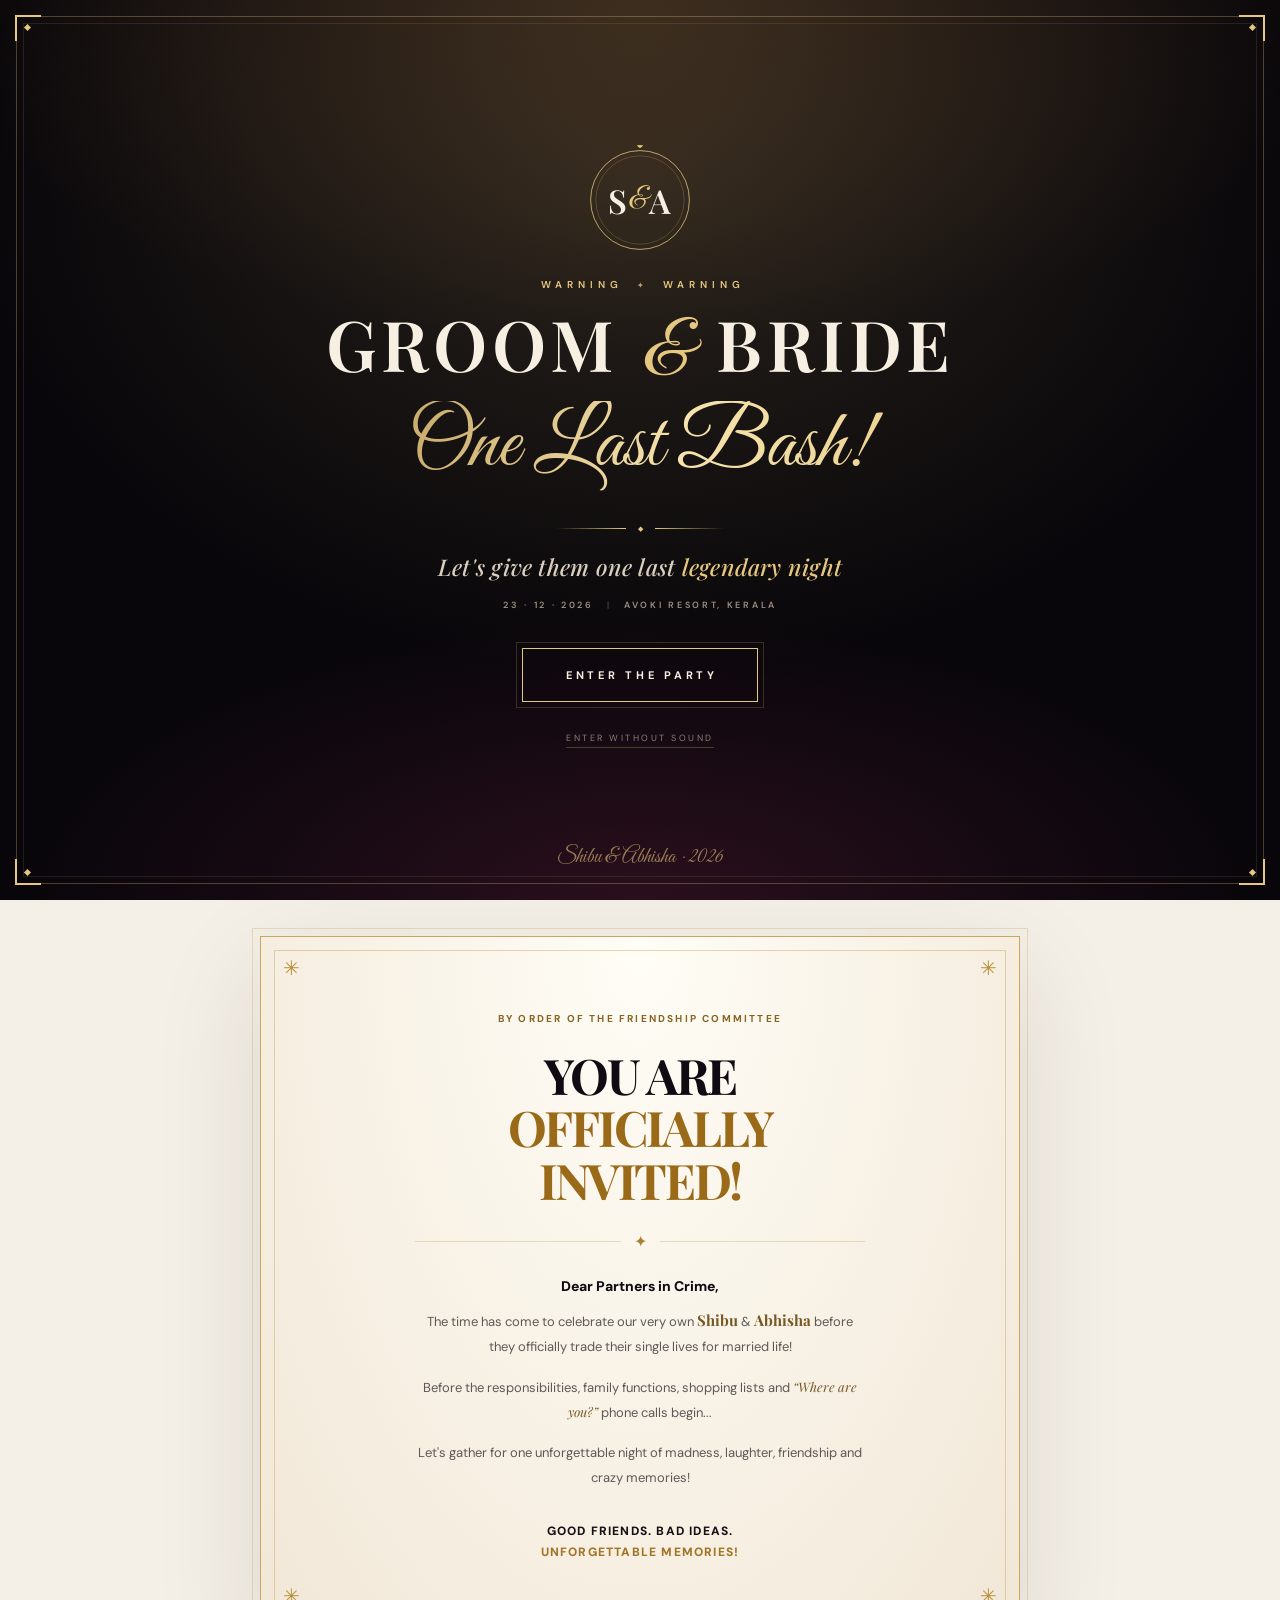
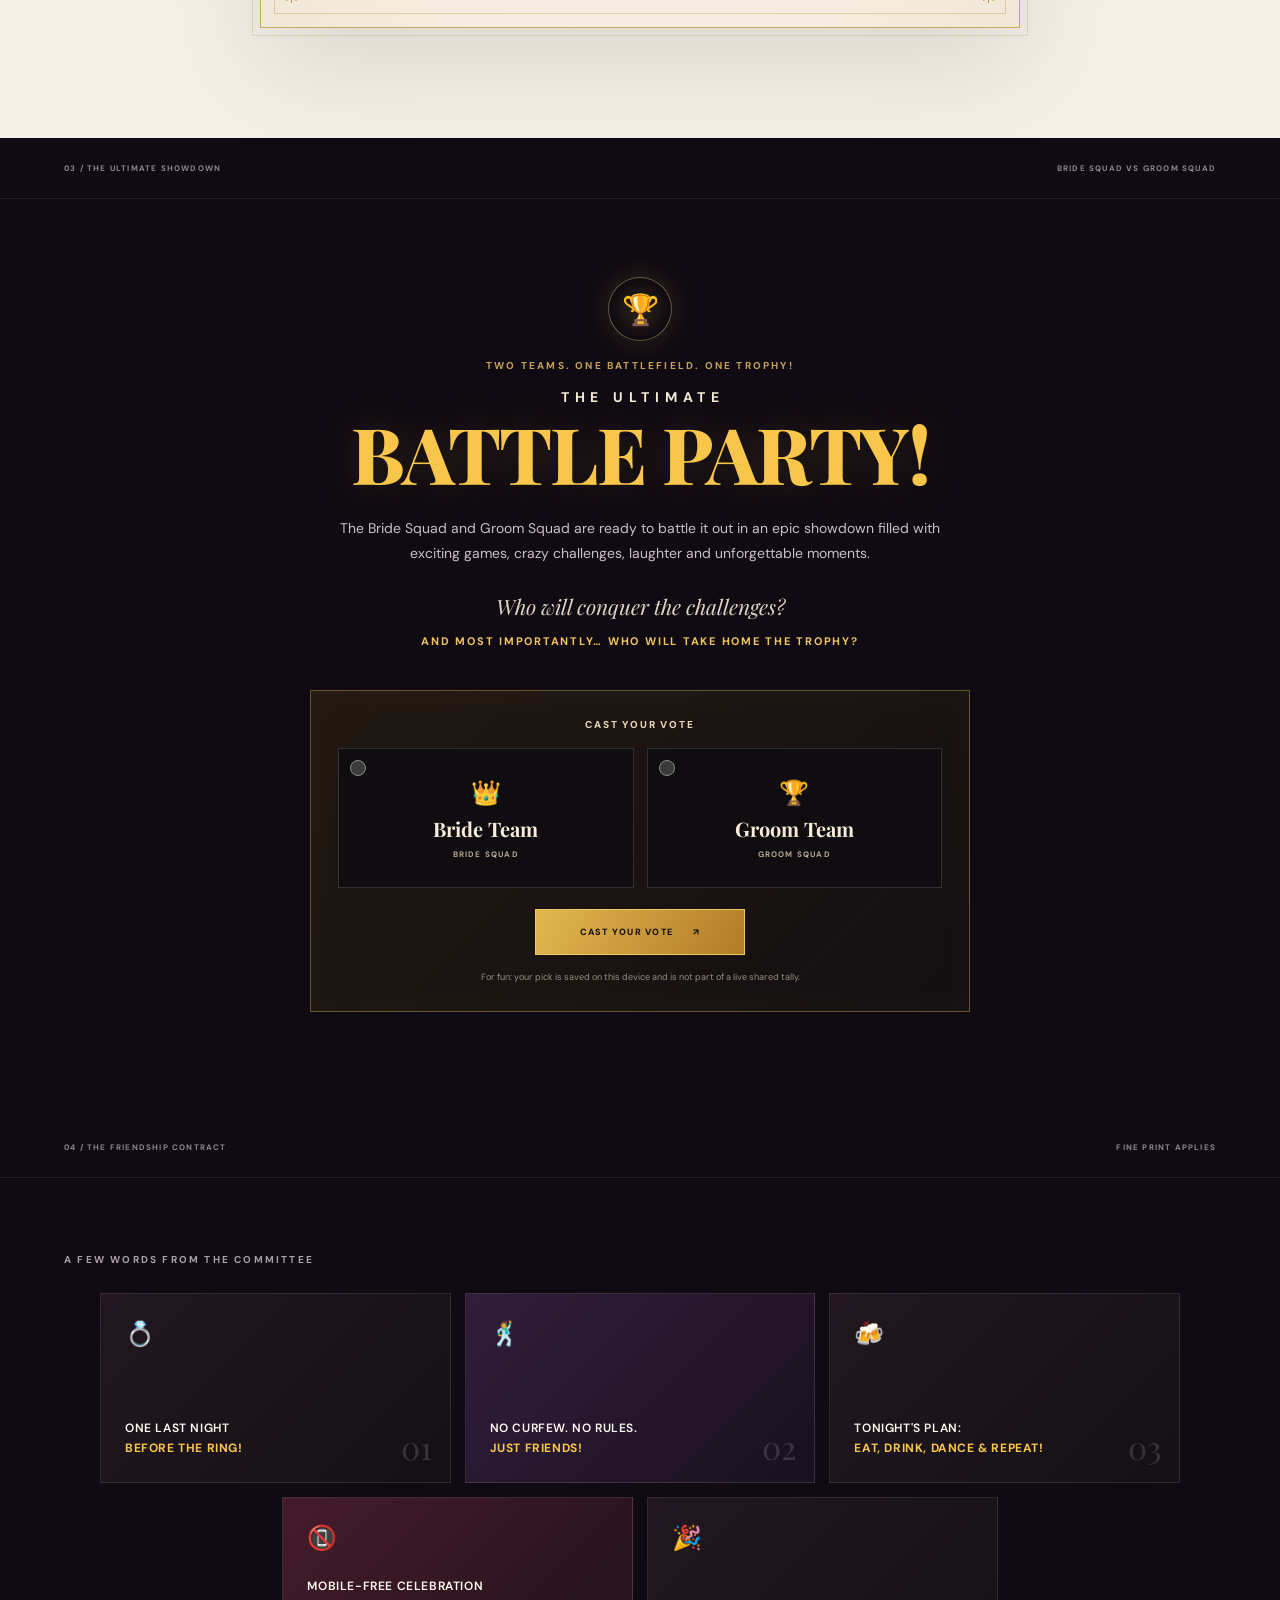
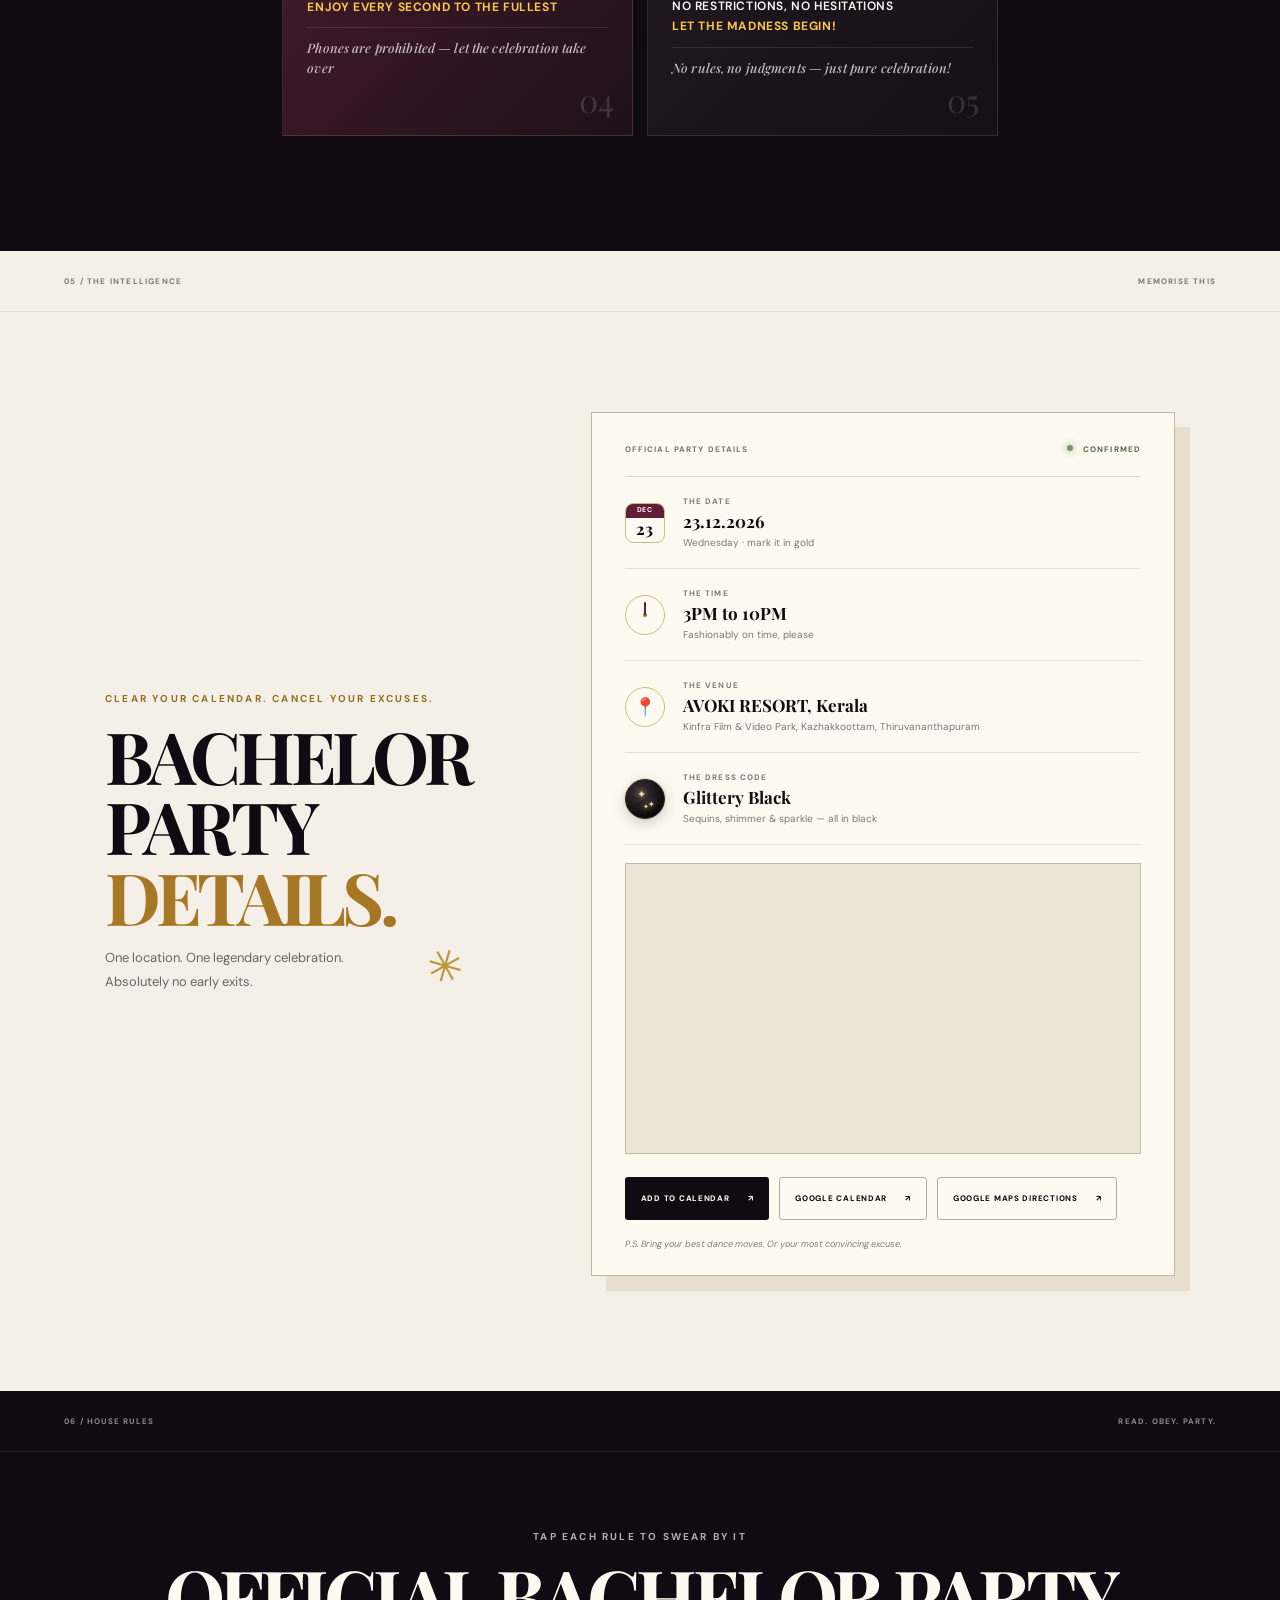
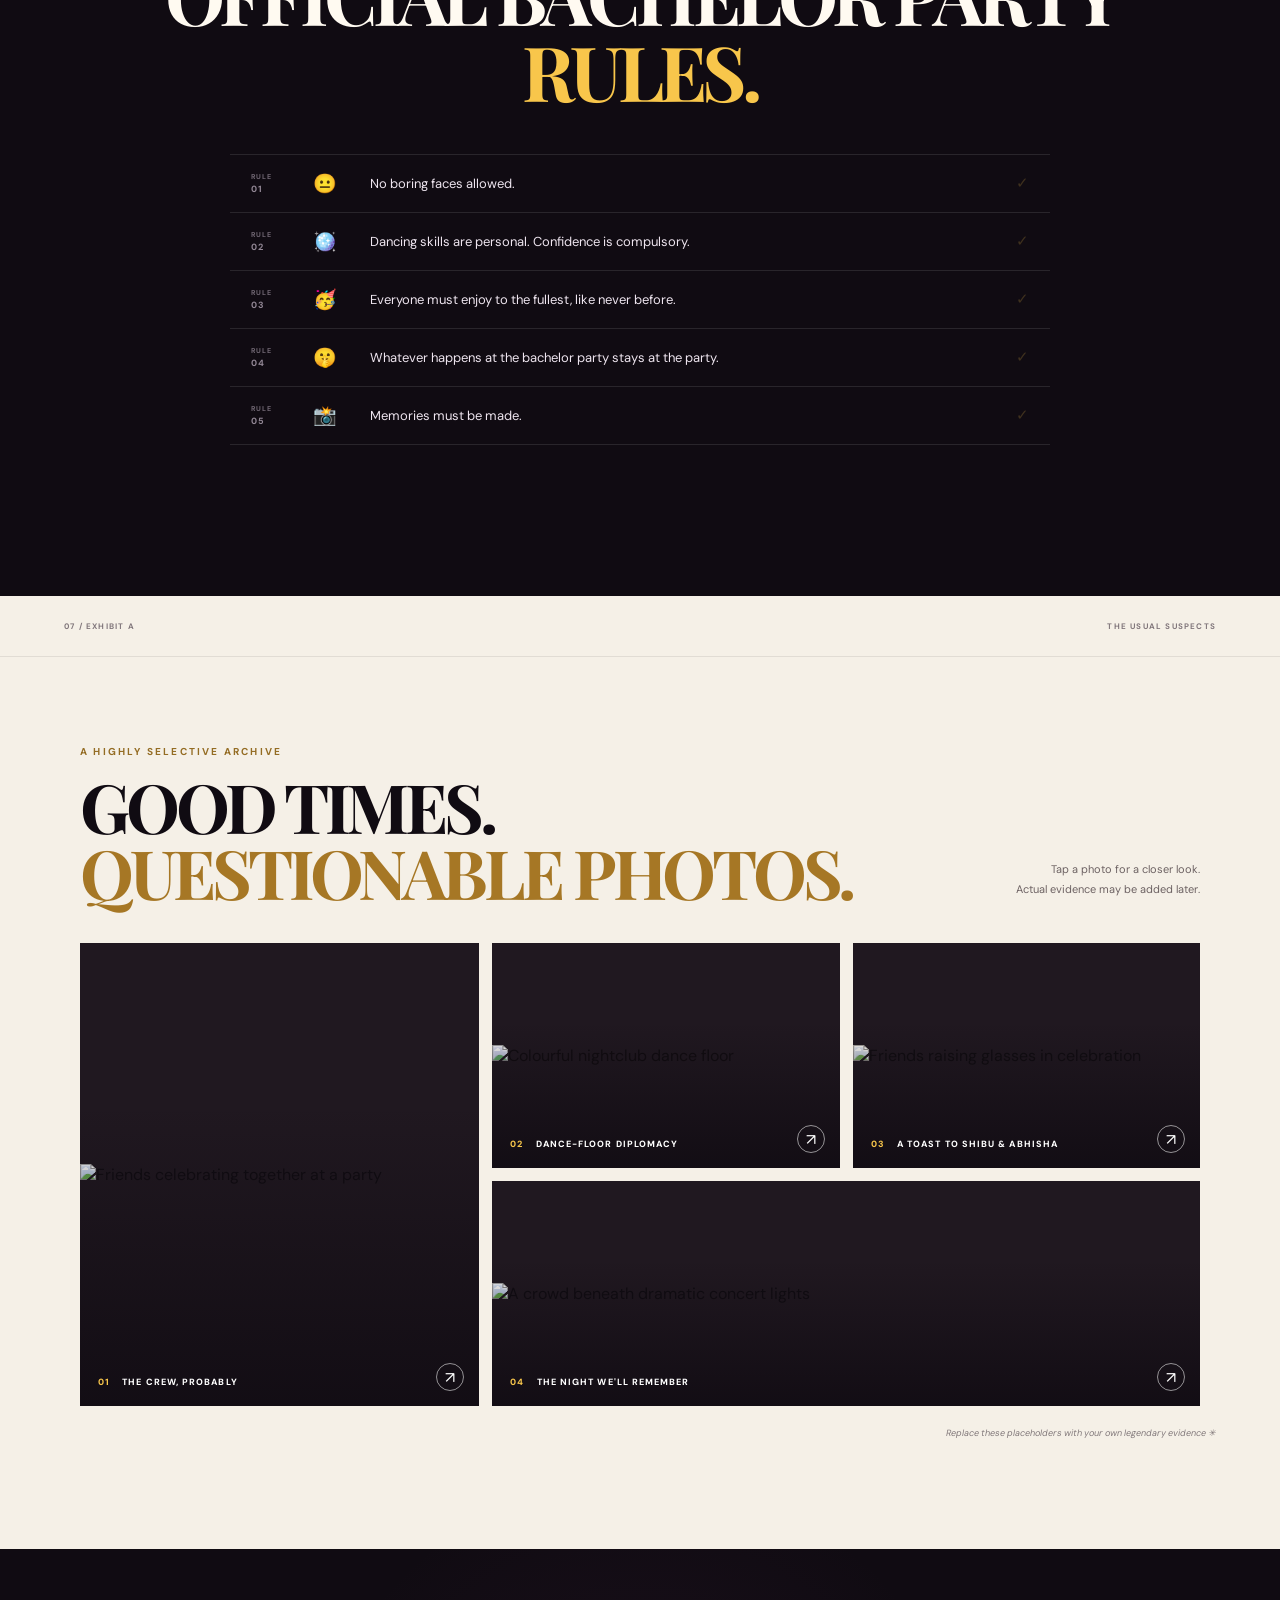
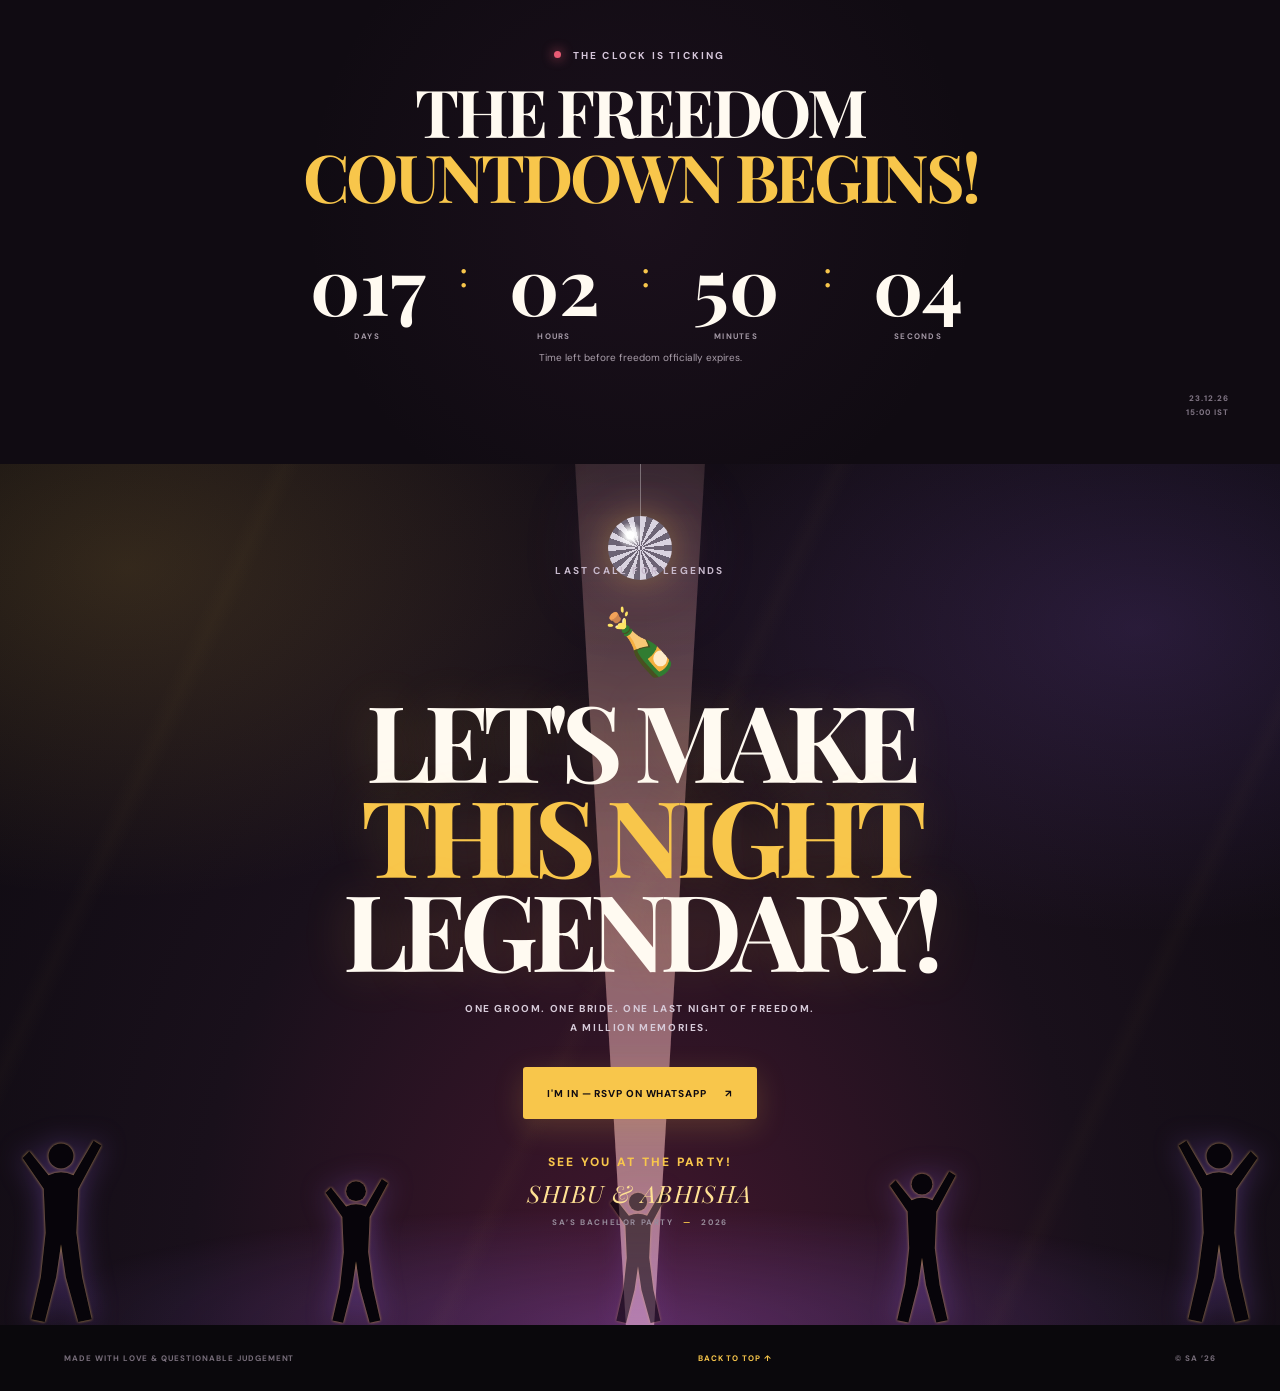
==== commit 6c7e247e: "Update official bachelor party rules Co-Authored-By: Claude Opus 5.5 <noreply@anthropic.com>" ====
--- a/index.html
+++ b/index.html
@@ -192,10 +192,10 @@
         <div class="rules-heading reveal"><p class="eyebrow">Tap each rule to swear by it</p><h2>OFFICIAL BACHELOR PARTY<br /><span>RULES.</span></h2></div>
         <div class="rules-list">
           <article class="rule reveal" role="button" tabindex="0" aria-pressed="false"><span class="rule-num"><small>RULE</small>01</span><span class="rule-icon" aria-hidden="true">😐</span><p>No boring faces allowed.</p><span class="rule-check" aria-hidden="true">✓</span><span class="rule-stamp" aria-hidden="true">AGREED</span></article>
-          <article class="rule reveal" role="button" tabindex="0" aria-pressed="false"><span class="rule-num"><small>RULE</small>02</span><span class="rule-icon" aria-hidden="true">🪩</span><p>Dancing skills are optional. Confidence is compulsory.</p><span class="rule-check" aria-hidden="true">✓</span><span class="rule-stamp" aria-hidden="true">AGREED</span></article>
-          <article class="rule reveal" role="button" tabindex="0" aria-pressed="false"><span class="rule-num"><small>RULE</small>03</span><span class="rule-icon" aria-hidden="true">📸</span><p>Memories must be made.</p><span class="rule-check" aria-hidden="true">✓</span><span class="rule-stamp" aria-hidden="true">AGREED</span></article>
-          <article class="rule reveal" role="button" tabindex="0" aria-pressed="false"><span class="rule-num"><small>RULE</small>04</span><span class="rule-icon" aria-hidden="true">👑</span><p>Shibu &amp; Abhisha must enjoy every second.</p><span class="rule-check" aria-hidden="true">✓</span><span class="rule-stamp" aria-hidden="true">AGREED</span></article>
-          <article class="rule reveal" role="button" tabindex="0" aria-pressed="false"><span class="rule-num"><small>RULE</small>05</span><span class="rule-icon" aria-hidden="true">🤫</span><p>What happens at the bachelor party becomes legendary!</p><span class="rule-check" aria-hidden="true">✓</span><span class="rule-stamp" aria-hidden="true">AGREED</span></article>
+          <article class="rule reveal" role="button" tabindex="0" aria-pressed="false"><span class="rule-num"><small>RULE</small>02</span><span class="rule-icon" aria-hidden="true">🪩</span><p>Dancing skills are personal. Confidence is compulsory.</p><span class="rule-check" aria-hidden="true">✓</span><span class="rule-stamp" aria-hidden="true">AGREED</span></article>
+          <article class="rule reveal" role="button" tabindex="0" aria-pressed="false"><span class="rule-num"><small>RULE</small>03</span><span class="rule-icon" aria-hidden="true">🥳</span><p>Everyone must enjoy to the fullest, like never before.</p><span class="rule-check" aria-hidden="true">✓</span><span class="rule-stamp" aria-hidden="true">AGREED</span></article>
+          <article class="rule reveal" role="button" tabindex="0" aria-pressed="false"><span class="rule-num"><small>RULE</small>04</span><span class="rule-icon" aria-hidden="true">🤫</span><p>Whatever happens at the bachelor party stays at the party.</p><span class="rule-check" aria-hidden="true">✓</span><span class="rule-stamp" aria-hidden="true">AGREED</span></article>
+          <article class="rule reveal" role="button" tabindex="0" aria-pressed="false"><span class="rule-num"><small>RULE</small>05</span><span class="rule-icon" aria-hidden="true">📸</span><p>Memories must be made.</p><span class="rule-check" aria-hidden="true">✓</span><span class="rule-stamp" aria-hidden="true">AGREED</span></article>
         </div>
         <p class="rules-oath" id="rulesOath" role="status" aria-live="polite"></p>
       </section>
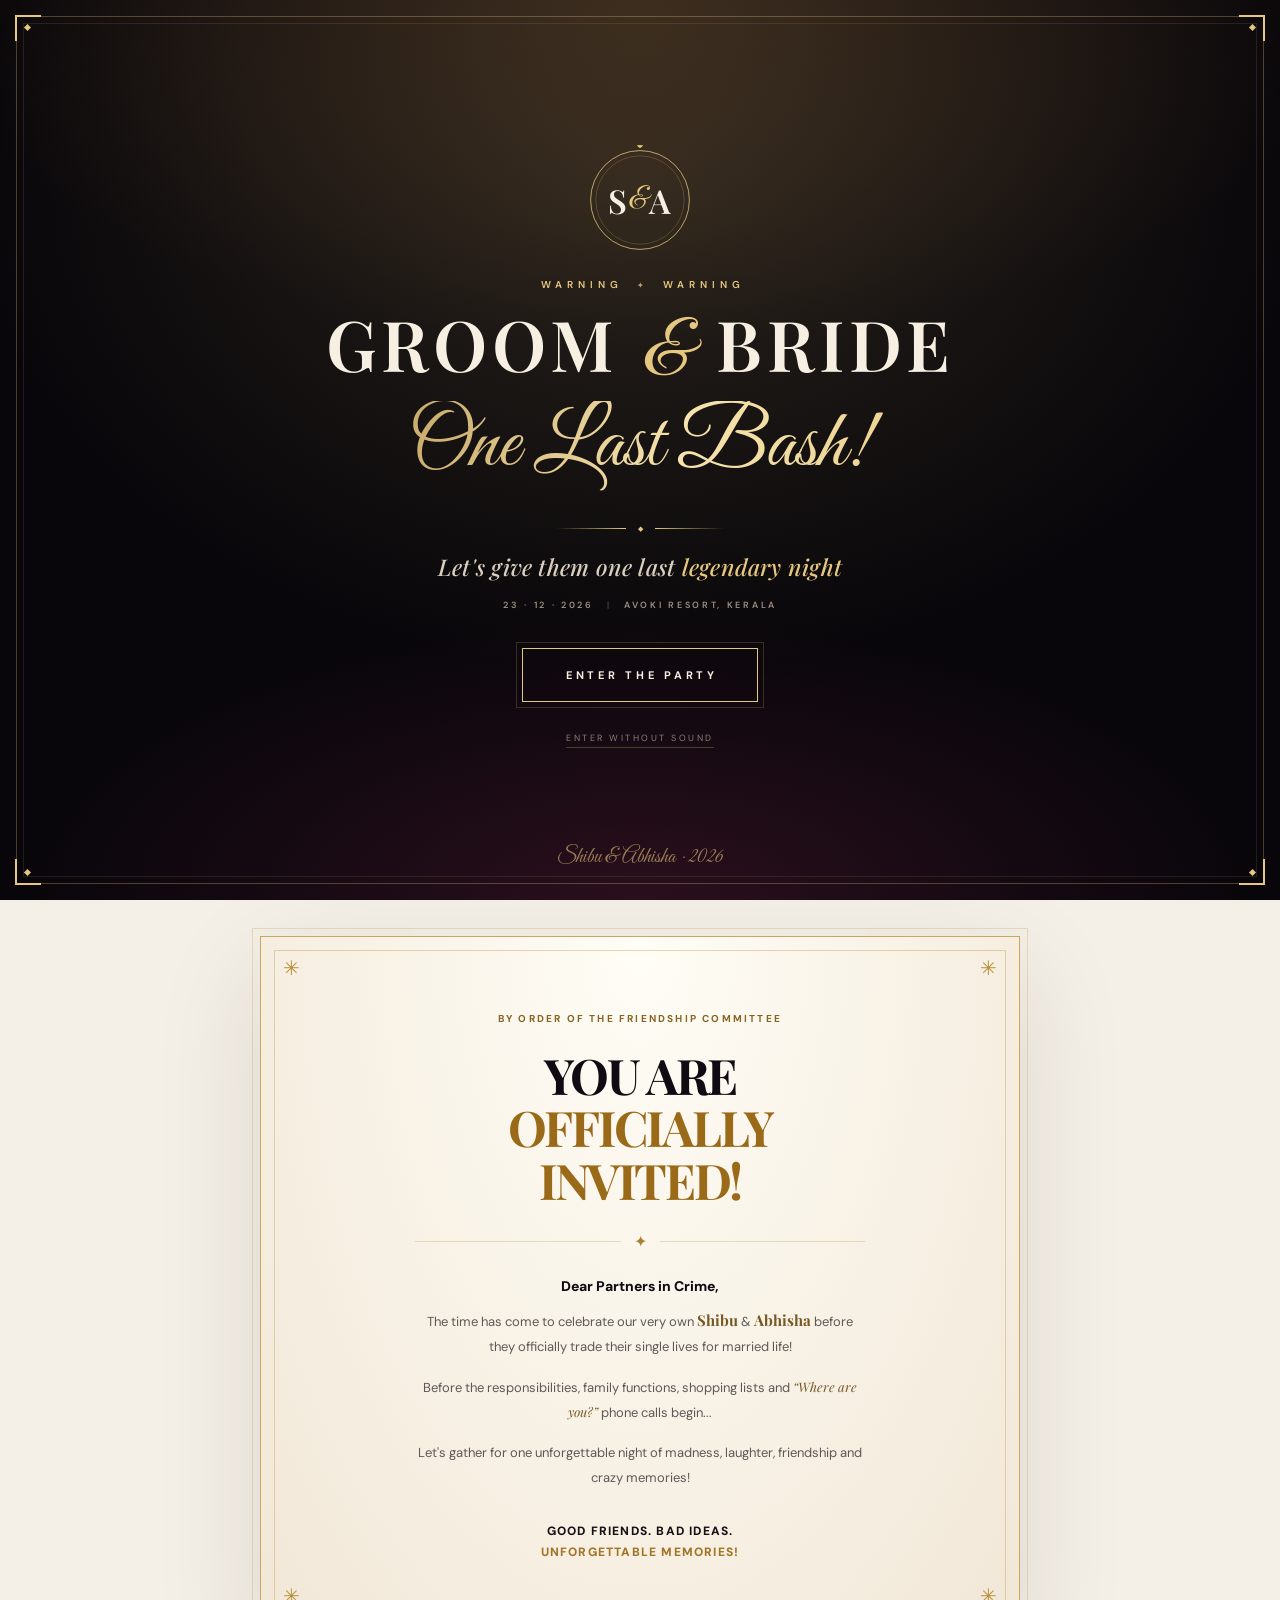
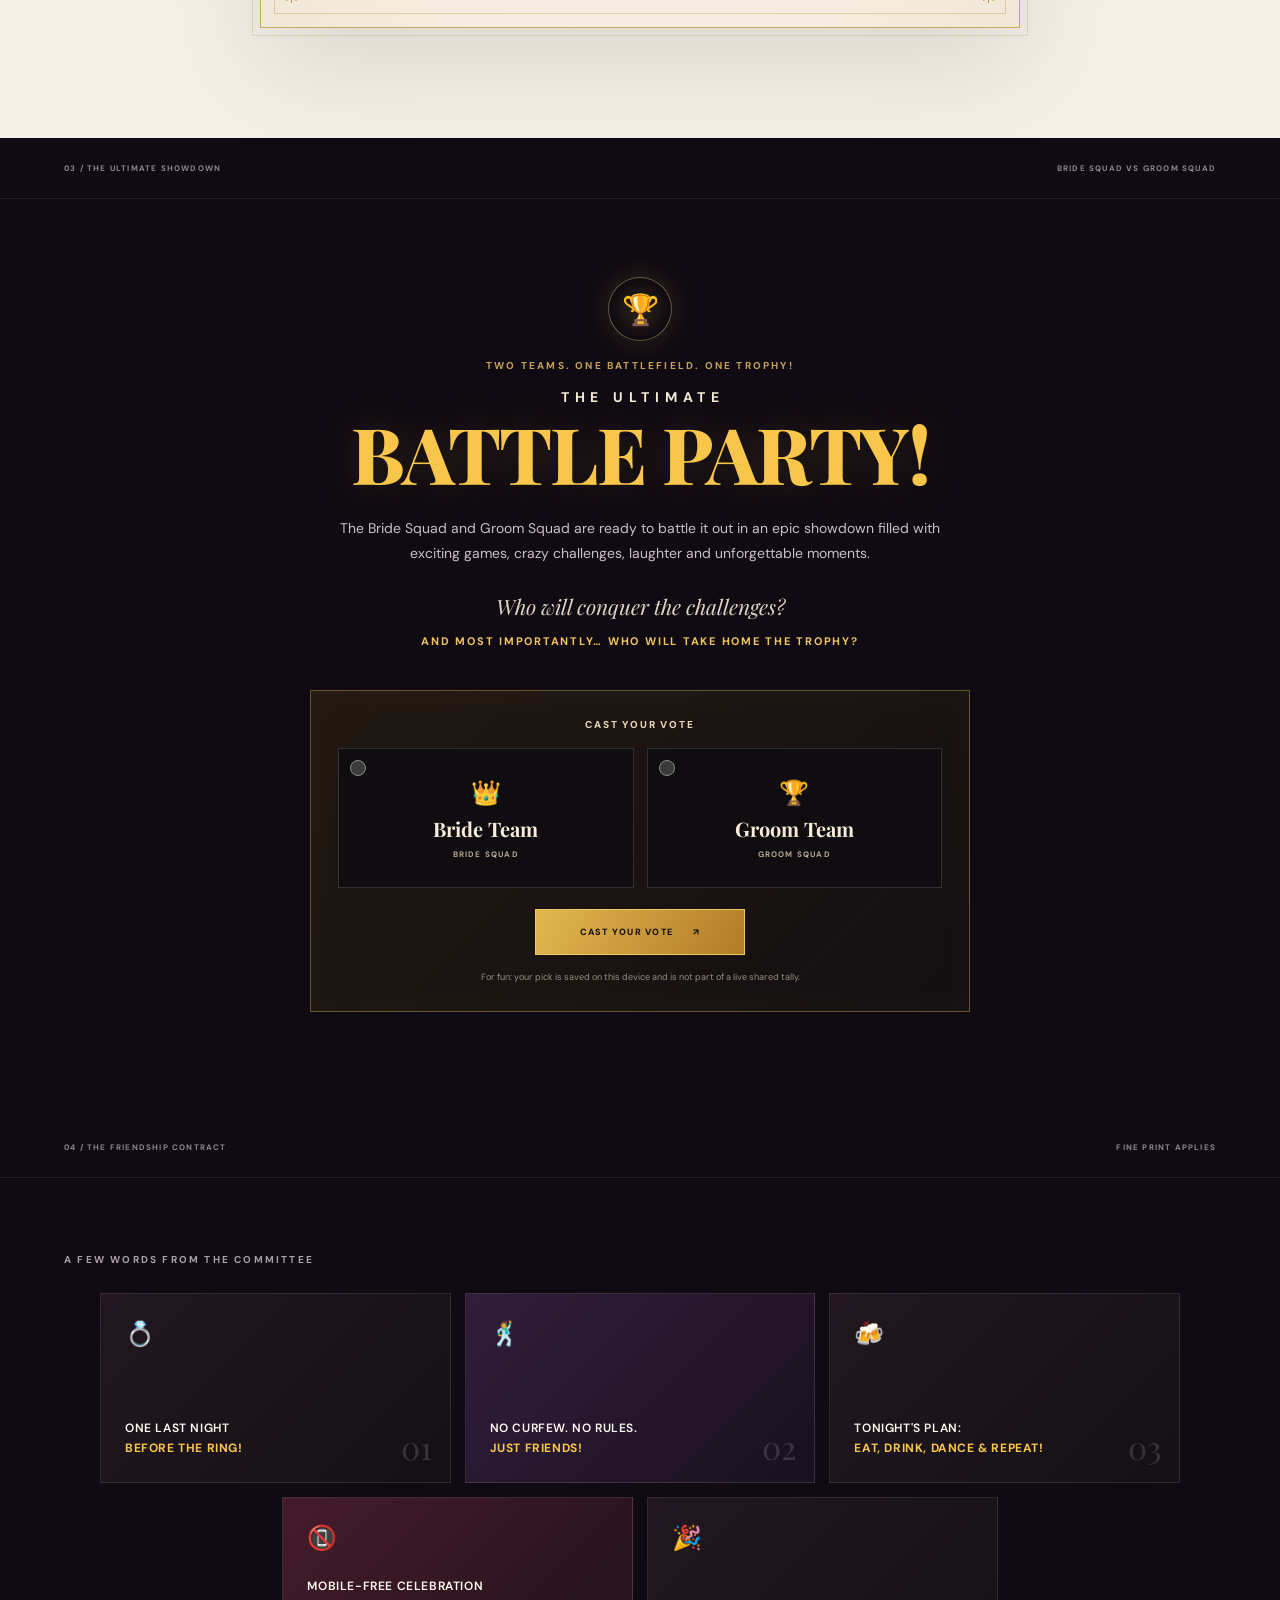
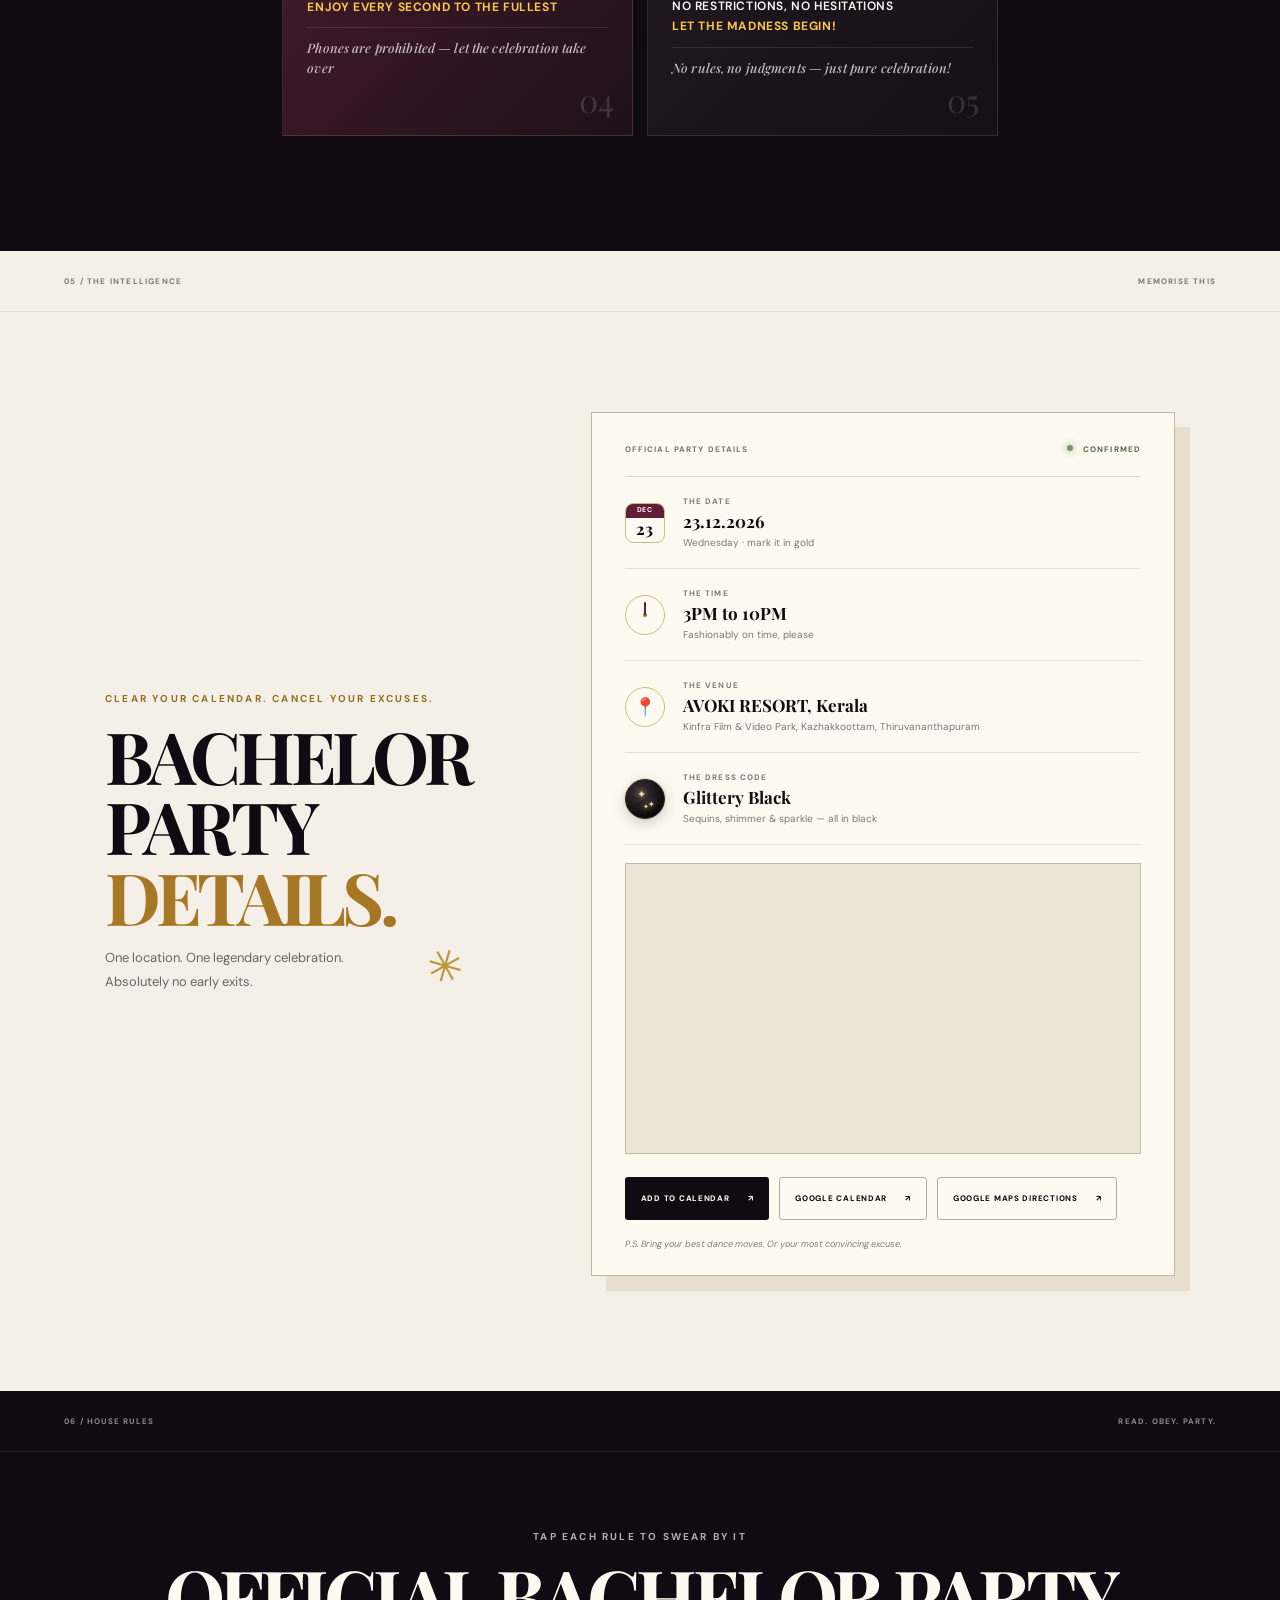
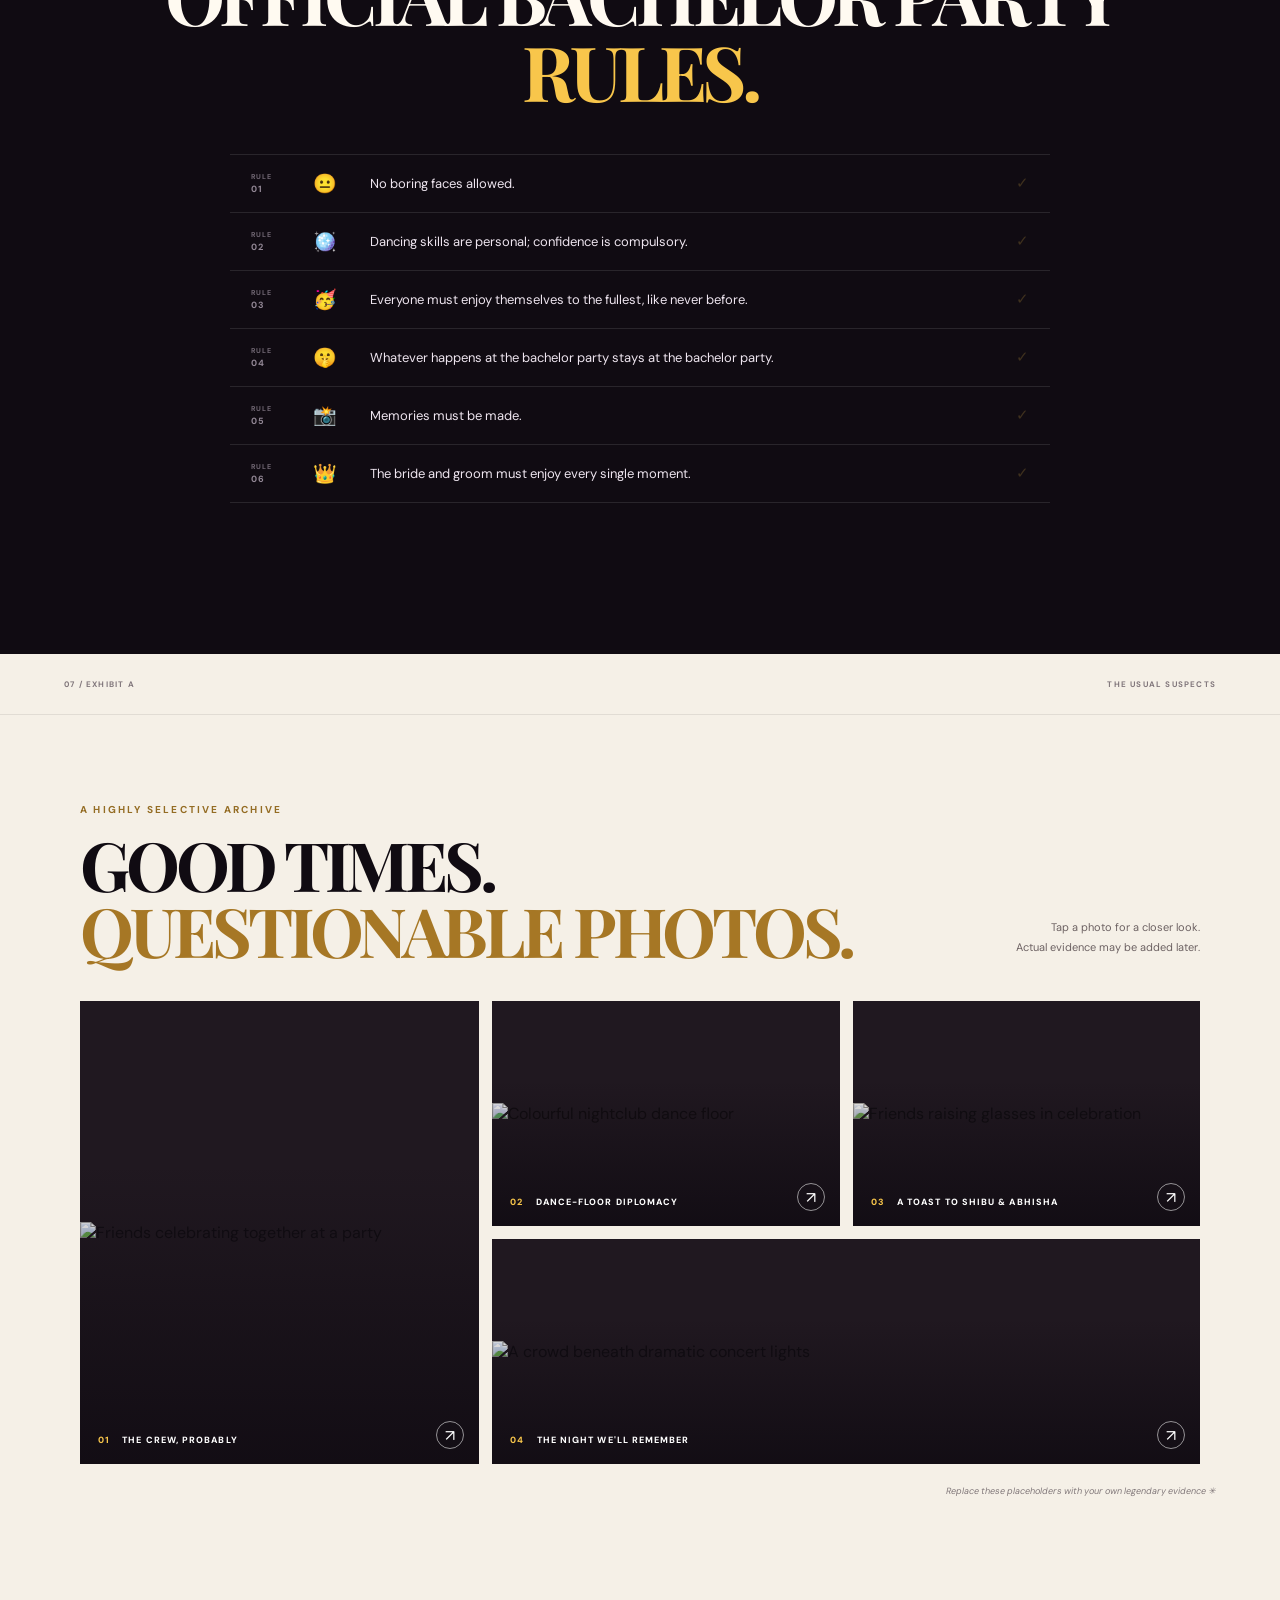
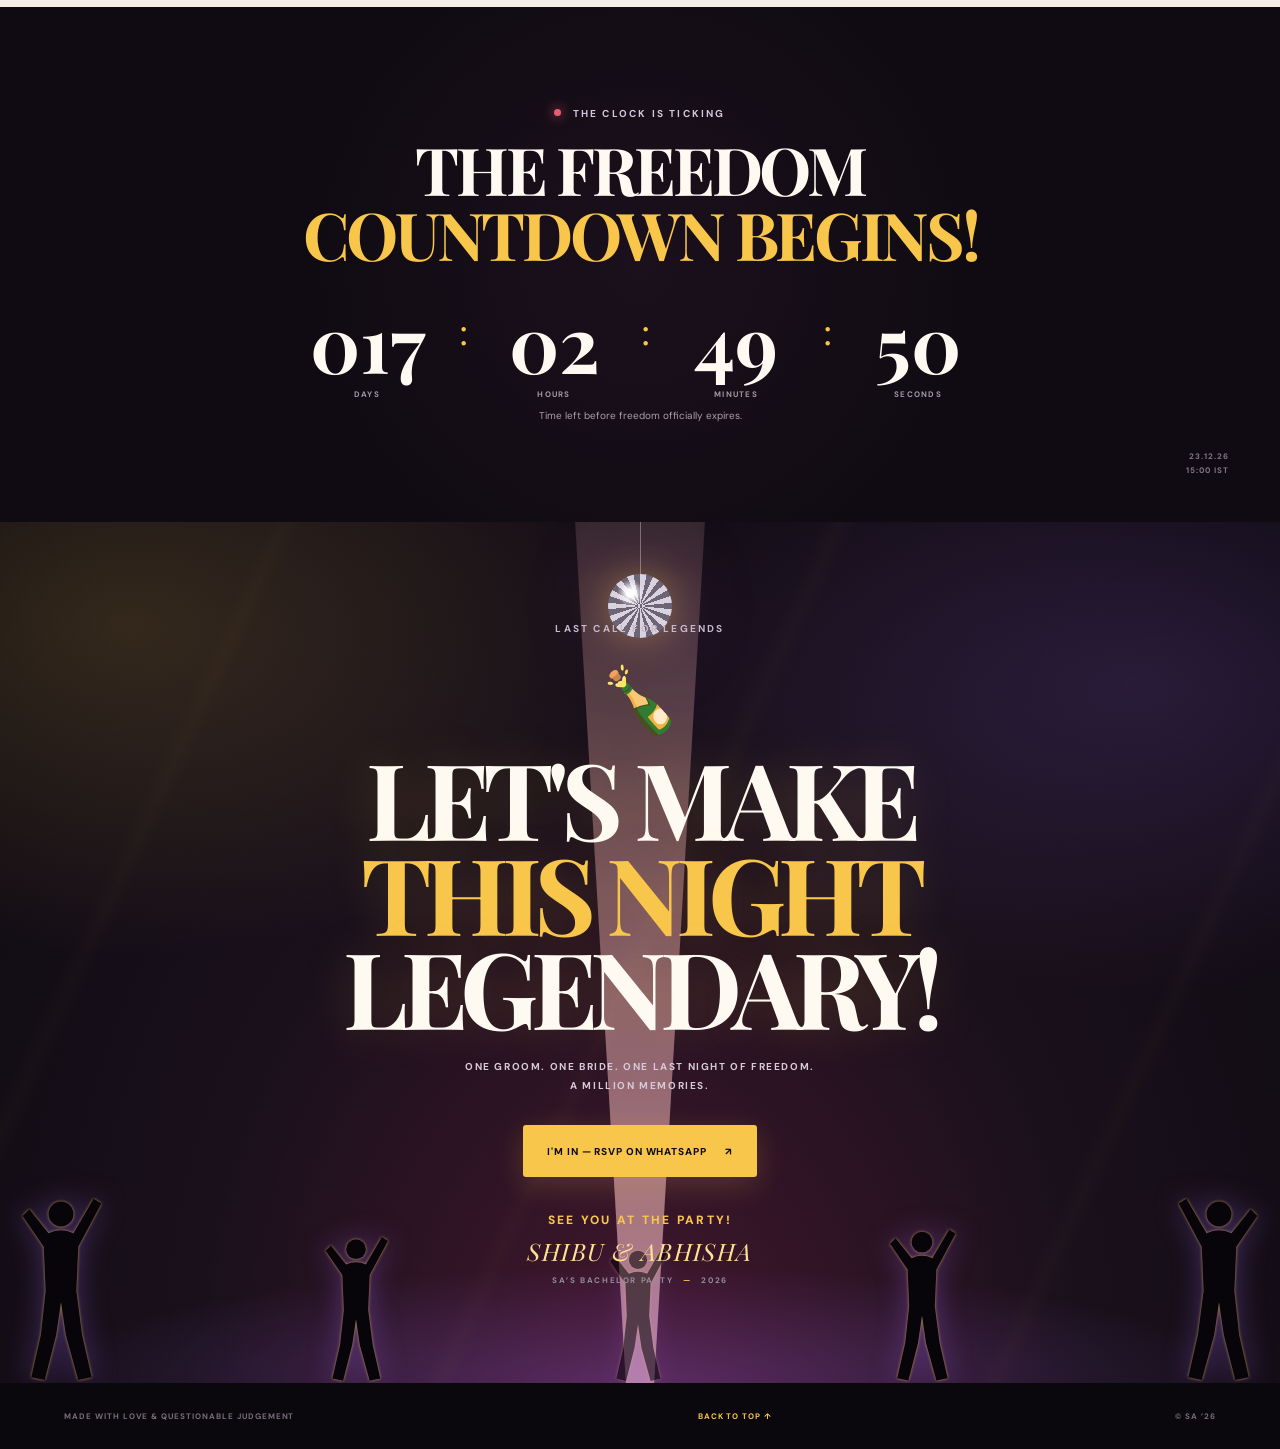
==== commit 7e39a77b: "Polish rule wording and add bride & groom rule Co-Authored-By: Claude Opus 5.5 <noreply@anthropic.co" ====
--- a/index.html
+++ b/index.html
@@ -192,10 +192,11 @@
         <div class="rules-heading reveal"><p class="eyebrow">Tap each rule to swear by it</p><h2>OFFICIAL BACHELOR PARTY<br /><span>RULES.</span></h2></div>
         <div class="rules-list">
           <article class="rule reveal" role="button" tabindex="0" aria-pressed="false"><span class="rule-num"><small>RULE</small>01</span><span class="rule-icon" aria-hidden="true">😐</span><p>No boring faces allowed.</p><span class="rule-check" aria-hidden="true">✓</span><span class="rule-stamp" aria-hidden="true">AGREED</span></article>
-          <article class="rule reveal" role="button" tabindex="0" aria-pressed="false"><span class="rule-num"><small>RULE</small>02</span><span class="rule-icon" aria-hidden="true">🪩</span><p>Dancing skills are personal. Confidence is compulsory.</p><span class="rule-check" aria-hidden="true">✓</span><span class="rule-stamp" aria-hidden="true">AGREED</span></article>
-          <article class="rule reveal" role="button" tabindex="0" aria-pressed="false"><span class="rule-num"><small>RULE</small>03</span><span class="rule-icon" aria-hidden="true">🥳</span><p>Everyone must enjoy to the fullest, like never before.</p><span class="rule-check" aria-hidden="true">✓</span><span class="rule-stamp" aria-hidden="true">AGREED</span></article>
-          <article class="rule reveal" role="button" tabindex="0" aria-pressed="false"><span class="rule-num"><small>RULE</small>04</span><span class="rule-icon" aria-hidden="true">🤫</span><p>Whatever happens at the bachelor party stays at the party.</p><span class="rule-check" aria-hidden="true">✓</span><span class="rule-stamp" aria-hidden="true">AGREED</span></article>
+          <article class="rule reveal" role="button" tabindex="0" aria-pressed="false"><span class="rule-num"><small>RULE</small>02</span><span class="rule-icon" aria-hidden="true">🪩</span><p>Dancing skills are personal; confidence is compulsory.</p><span class="rule-check" aria-hidden="true">✓</span><span class="rule-stamp" aria-hidden="true">AGREED</span></article>
+          <article class="rule reveal" role="button" tabindex="0" aria-pressed="false"><span class="rule-num"><small>RULE</small>03</span><span class="rule-icon" aria-hidden="true">🥳</span><p>Everyone must enjoy themselves to the fullest, like never before.</p><span class="rule-check" aria-hidden="true">✓</span><span class="rule-stamp" aria-hidden="true">AGREED</span></article>
+          <article class="rule reveal" role="button" tabindex="0" aria-pressed="false"><span class="rule-num"><small>RULE</small>04</span><span class="rule-icon" aria-hidden="true">🤫</span><p>Whatever happens at the bachelor party stays at the bachelor party.</p><span class="rule-check" aria-hidden="true">✓</span><span class="rule-stamp" aria-hidden="true">AGREED</span></article>
           <article class="rule reveal" role="button" tabindex="0" aria-pressed="false"><span class="rule-num"><small>RULE</small>05</span><span class="rule-icon" aria-hidden="true">📸</span><p>Memories must be made.</p><span class="rule-check" aria-hidden="true">✓</span><span class="rule-stamp" aria-hidden="true">AGREED</span></article>
+          <article class="rule reveal" role="button" tabindex="0" aria-pressed="false"><span class="rule-num"><small>RULE</small>06</span><span class="rule-icon" aria-hidden="true">👑</span><p>The bride and groom must enjoy every single moment.</p><span class="rule-check" aria-hidden="true">✓</span><span class="rule-stamp" aria-hidden="true">AGREED</span></article>
         </div>
         <p class="rules-oath" id="rulesOath" role="status" aria-live="polite"></p>
       </section>
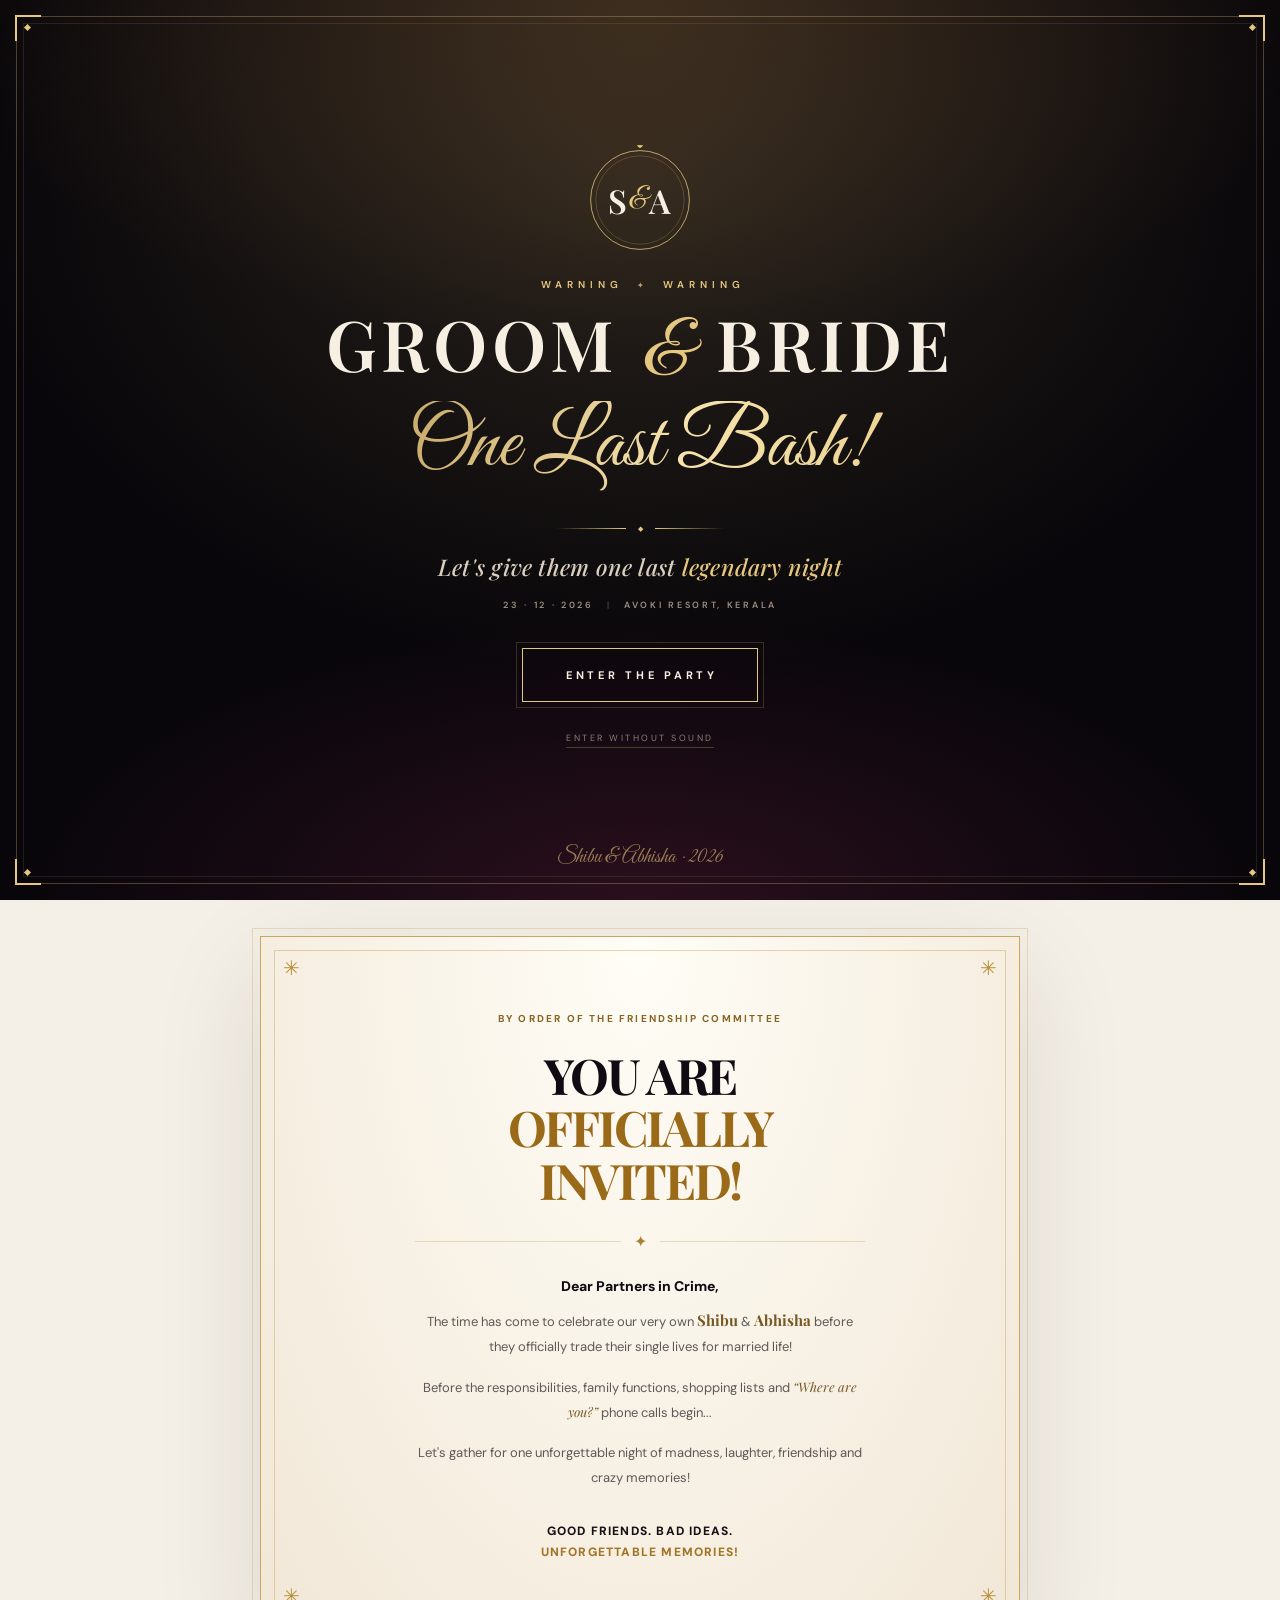
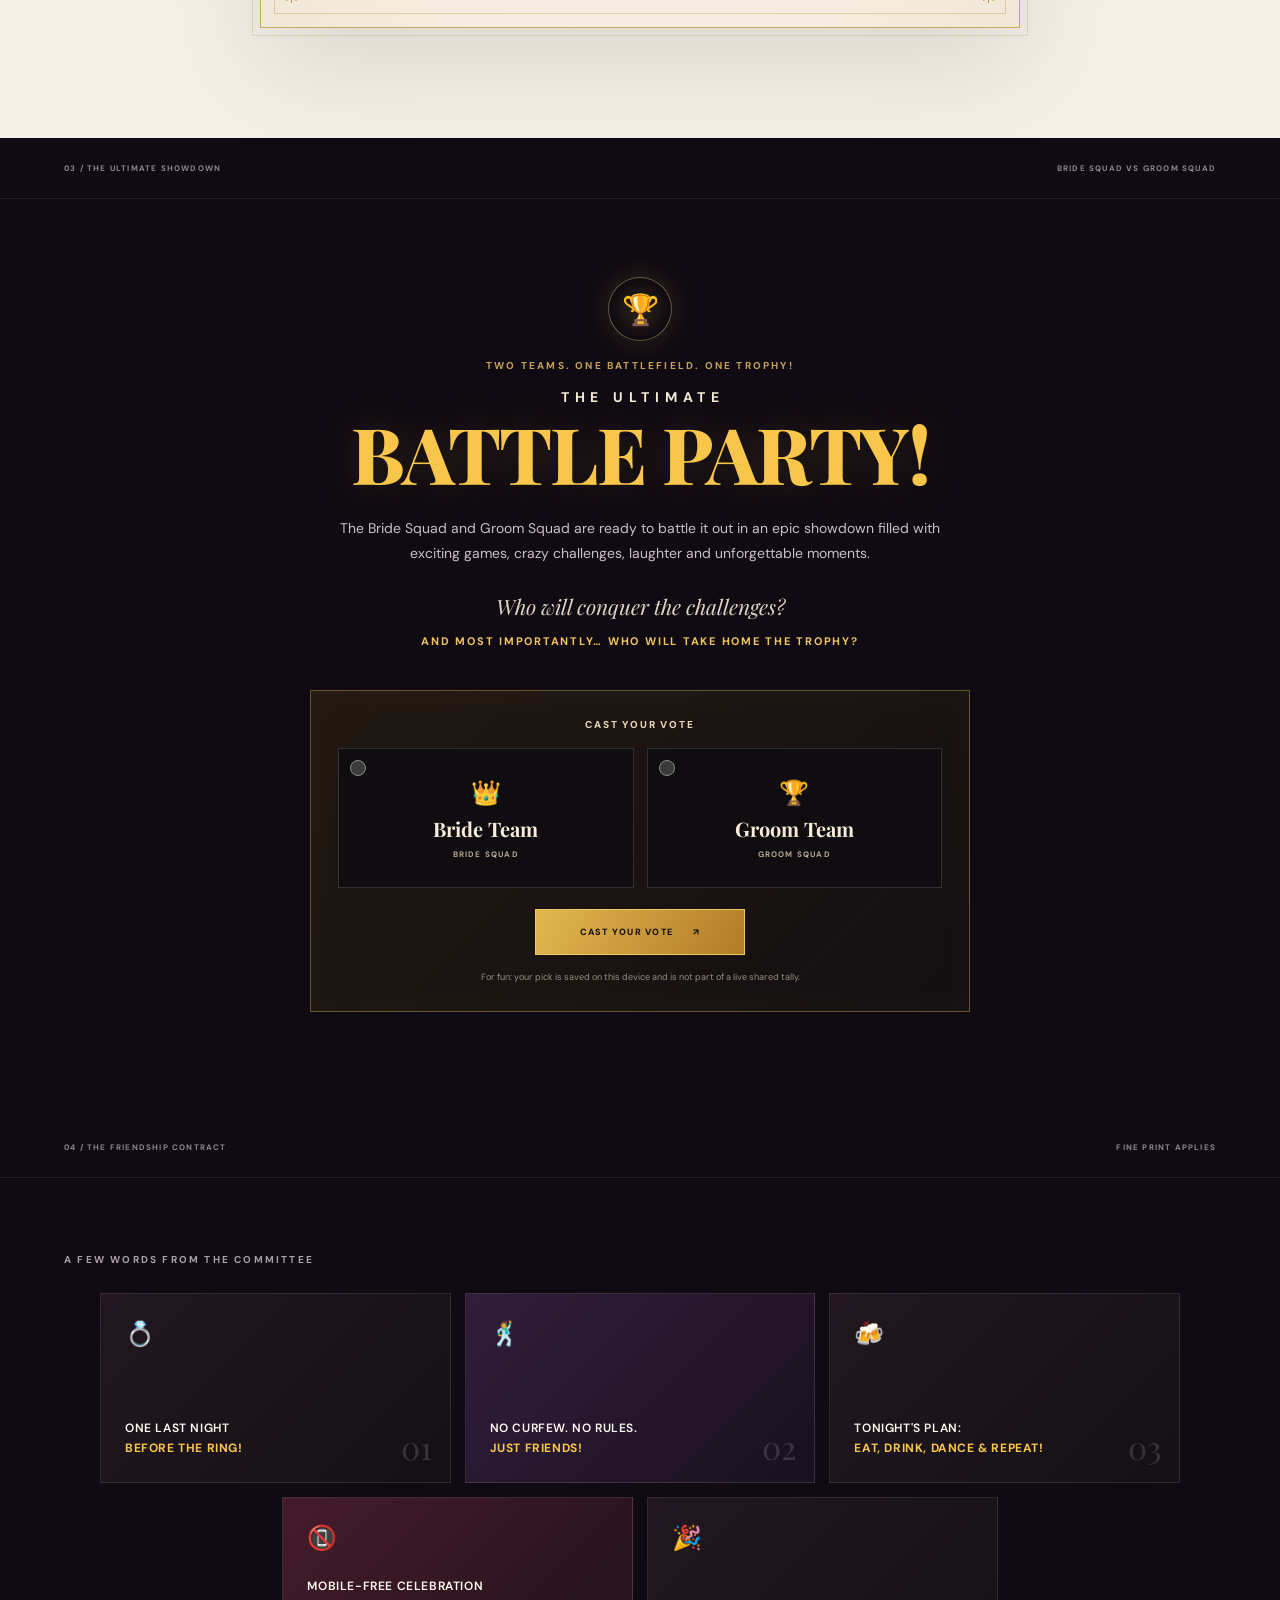
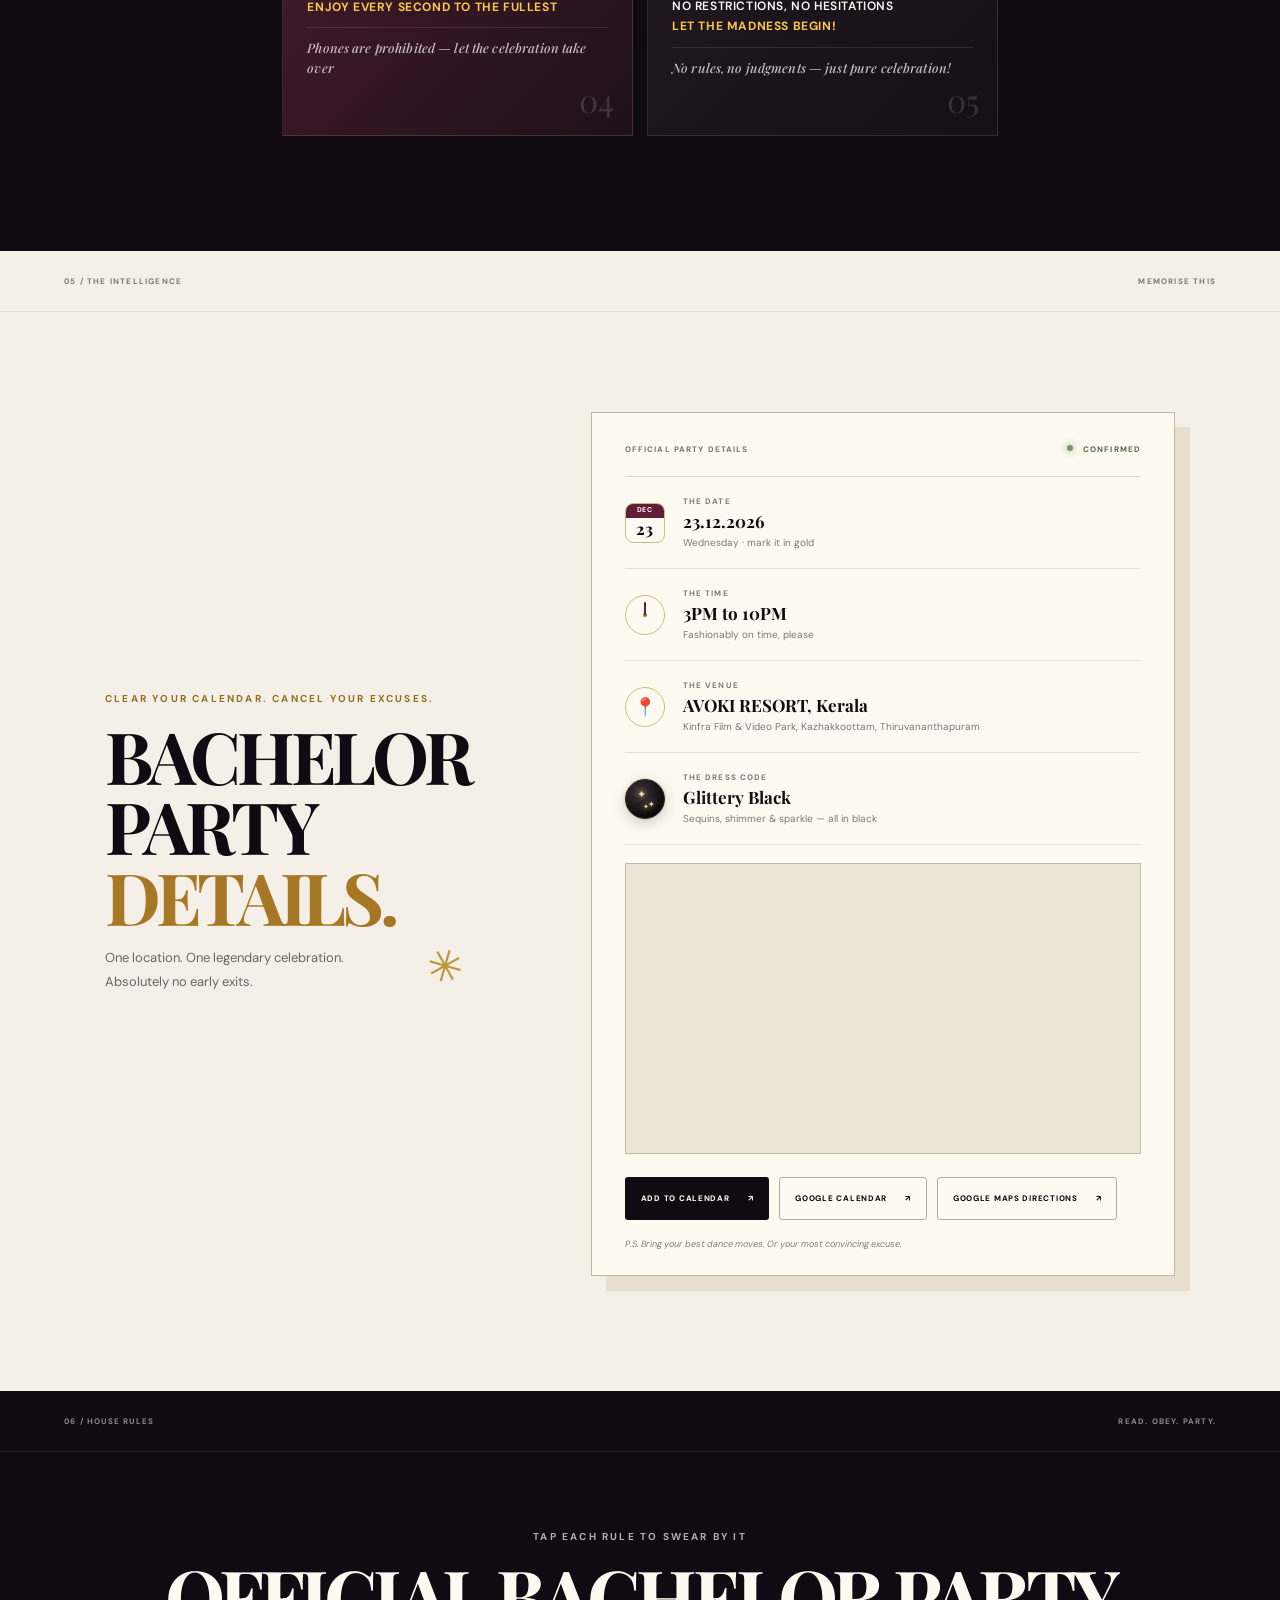
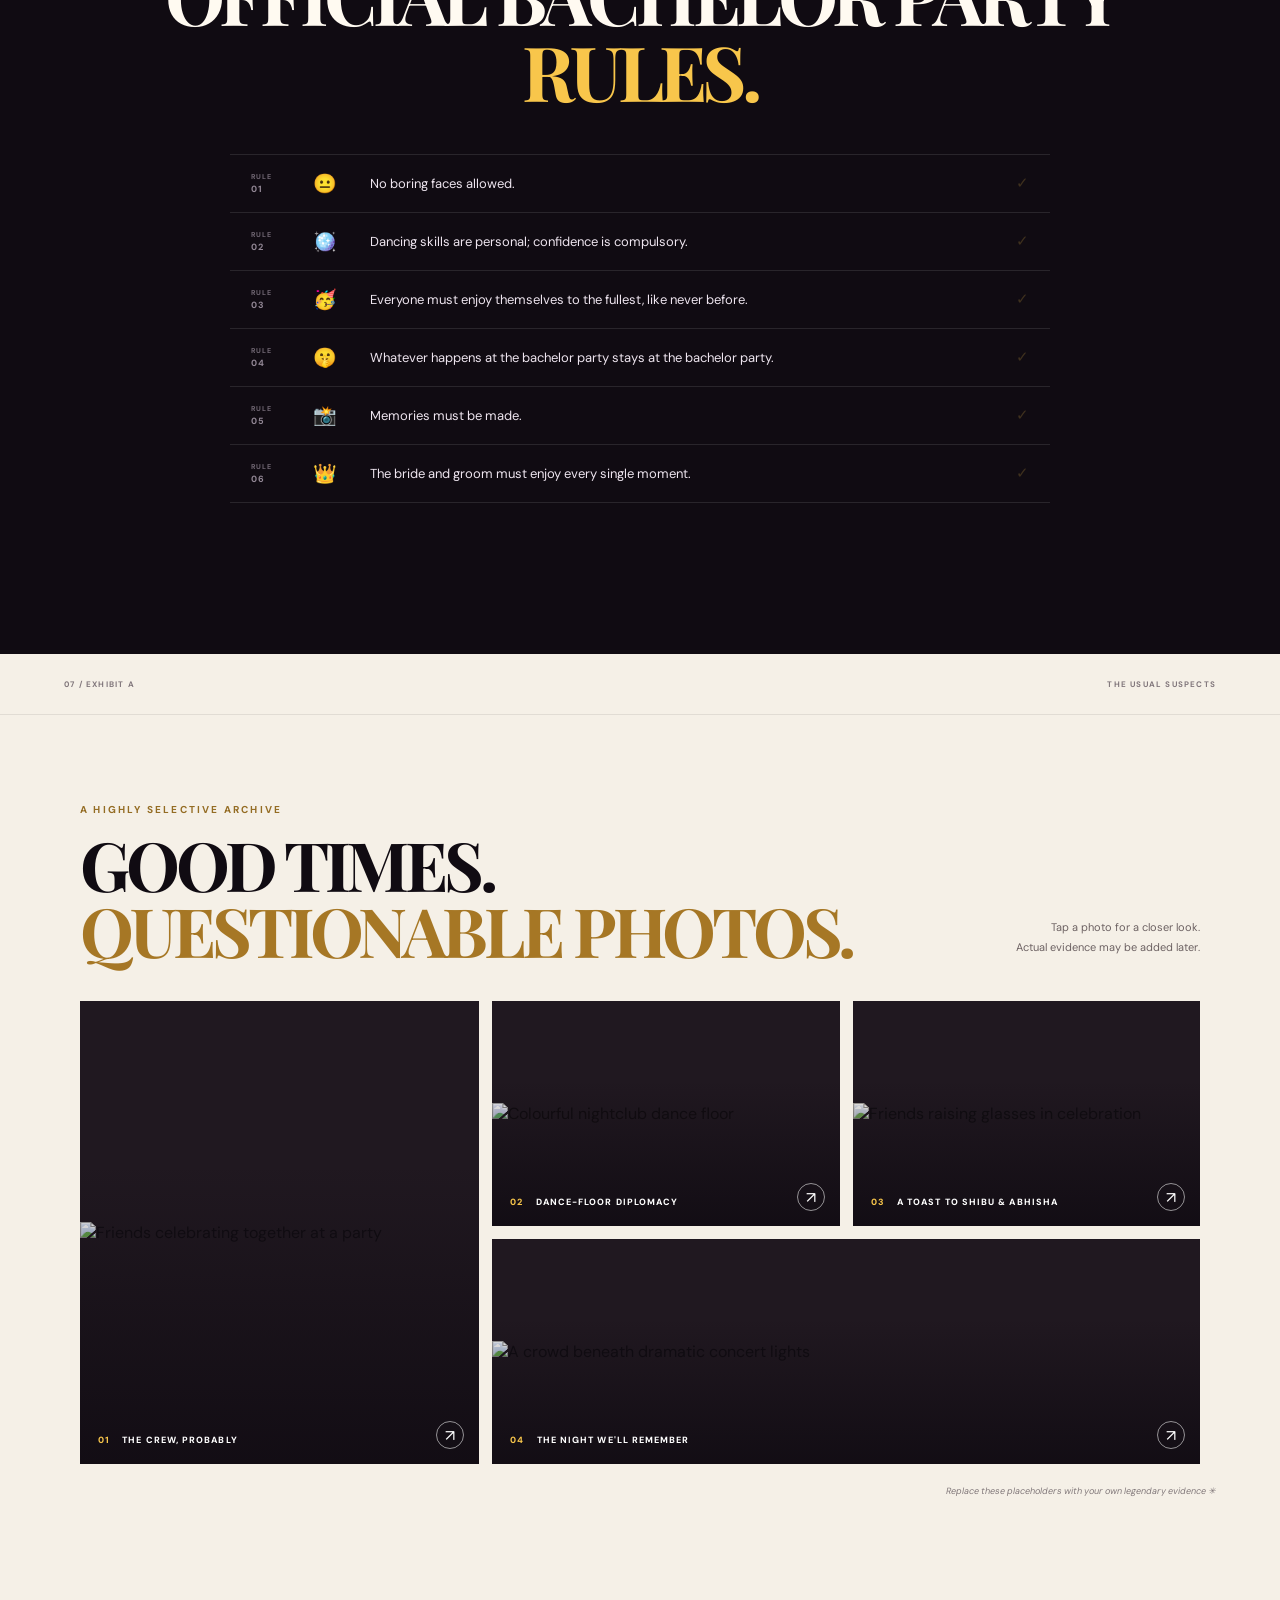
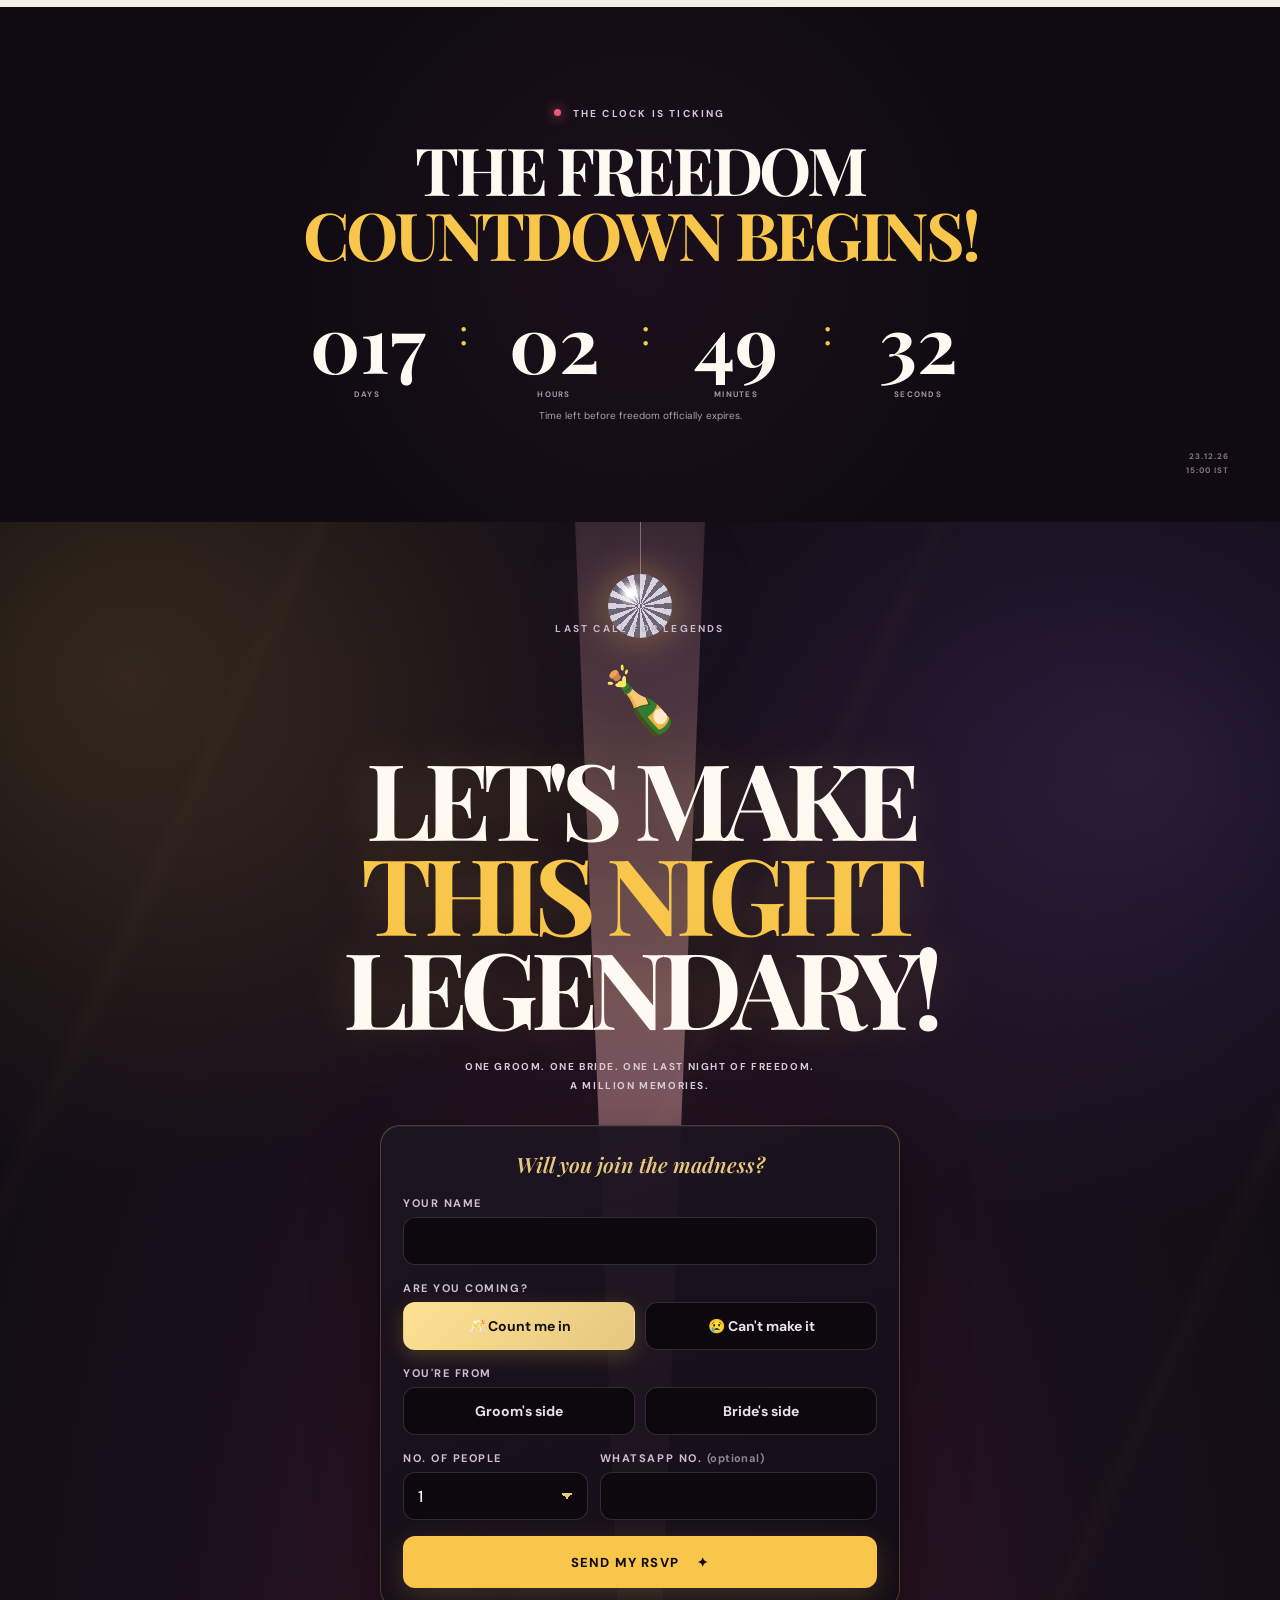
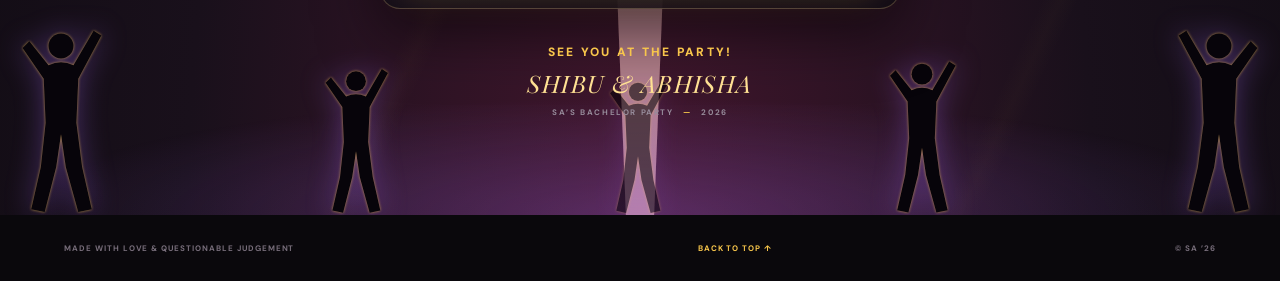
==== commit ff03c8c2: "Add personal invites, RSVP form and admin guest-list dashboard - RSVP form in the finale (attending," ====
--- a/index.html
+++ b/index.html
@@ -14,7 +14,9 @@
     />
     <meta property="og:title" content="SA's Bachelor Party – Last Night of Freedom!" />
     <meta property="og:description" content="Celebrating Shibu &amp; Abhisha. Good friends. Bad ideas. Unforgettable memories. 23.12.2026 · 3PM–10PM · Avoki Resort, Kerala." />
-    <meta property="og:image" content="sa-landing-reference.png" />
+    <meta property="og:type" content="website" />
+    <meta property="og:url" content="https://kirafinjacques.github.io/Shibu-Bachelor-Party/" />
+    <meta property="og:image" content="https://kirafinjacques.github.io/Shibu-Bachelor-Party/assets/og-image.jpg" />
     <title>SA's Bachelor Party | Last Night of Freedom</title>
     <script>document.documentElement.classList.add("js");</script>
     <link rel="preconnect" href="https://fonts.googleapis.com" />
@@ -23,8 +25,9 @@
       href="https://fonts.googleapis.com/css2?family=DM+Sans:wght@400;500;600;700;800&family=Playfair+Display:ital,wght@0,600;0,700;0,800;1,500;1,600&family=Great+Vibes&display=swap"
       rel="stylesheet"
     />
-    <link rel="stylesheet" href="styles.css?v=16" />
-    <script src="script.js?v=11" defer></script>
+    <link rel="stylesheet" href="styles.css?v=17" />
+    <script src="rsvp-config.js?v=1" defer></script>
+    <script src="script.js?v=12" defer></script>
   </head>
   <body>
     <!-- INTRO: elegant full-screen gate. Audio only starts after a button here is pressed. -->
@@ -37,6 +40,7 @@
           <svg viewBox="0 0 120 120"><circle class="ring-outer" cx="60" cy="60" r="57" pathLength="100" /><circle class="ring-inner" cx="60" cy="60" r="51" pathLength="100" /></svg>
           <span>S<em>&amp;</em>A</span>
         </div>
+        <p class="gate-dear" id="gateDear" hidden></p>
         <p class="gate-warning"><span>Warning</span><b>✦</b><span>Warning</span></p>
         <p class="gate-title" id="gateTitle">GROOM <em>&amp;</em> BRIDE<span>One Last Bash!</span></p>
         <div class="gate-divider" aria-hidden="true"><span></span><b>◆</b><span></span></div>
@@ -99,7 +103,7 @@
           <p class="eyebrow">By order of the friendship committee</p>
           <h2>YOU ARE<br /><span>OFFICIALLY INVITED!</span></h2>
           <div class="invite-divider"><span>✦</span></div>
-          <p class="invite-dear">Dear Partners in Crime,</p>
+          <p class="invite-dear" id="inviteDear">Dear Partners in Crime,</p>
           <p class="invite-message">The time has come to celebrate our very own <strong>Shibu</strong> &amp; <strong>Abhisha</strong> before they officially trade their single lives for married life!</p>
           <p class="invite-message">Before the responsibilities, family functions, shopping lists and <em>“Where are you?”</em> phone calls begin...</p>
           <p class="invite-message">Let's gather for one unforgettable night of madness, laughter, friendship and crazy memories!</p>
@@ -256,7 +260,35 @@
           <div class="finale-bottle" aria-hidden="true"><span class="bottle">🍾</span><span class="spray"><i></i><i></i><i></i><i></i><i></i><i></i></span></div>
           <h2>LET'S MAKE<br /><span>THIS NIGHT</span><br />LEGENDARY!</h2>
           <p class="finale-sub">ONE GROOM. ONE BRIDE. ONE LAST NIGHT OF FREEDOM.<br />A MILLION MEMORIES.</p>
-          <a class="button button-gold rsvp-button" id="rsvpButton" href="https://api.whatsapp.com/send?text=I'm%20in%20for%20SA's%20Bachelor%20Party%20on%2023%20December%202026!%20See%20you%20at%20Avoki%20Resort." target="_blank" rel="noreferrer">I'm in — RSVP on WhatsApp <span aria-hidden="true">↗</span></a>
+          <form class="rsvp-form" id="rsvpForm" novalidate>
+            <p class="rsvp-hello" id="rsvpHello">Will you join the madness?</p>
+            <label class="rsvp-field"><span>Your name</span><input id="rsvpName" name="name" type="text" autocomplete="name" maxlength="60" required /></label>
+            <fieldset class="rsvp-choice">
+              <legend>Are you coming?</legend>
+              <label><input type="radio" name="attending" value="Yes" checked /><span>🥂 Count me in</span></label>
+              <label><input type="radio" name="attending" value="No" /><span>😢 Can't make it</span></label>
+            </fieldset>
+            <fieldset class="rsvp-choice">
+              <legend>You're from</legend>
+              <label><input type="radio" name="side" value="Groom" /><span>Groom's side</span></label>
+              <label><input type="radio" name="side" value="Bride" /><span>Bride's side</span></label>
+            </fieldset>
+            <div class="rsvp-row">
+              <label class="rsvp-field" id="rsvpPeopleField"><span>No. of people</span>
+                <select name="people"><option>1</option><option>2</option><option>3</option><option>4</option><option>5</option></select>
+              </label>
+              <label class="rsvp-field"><span>WhatsApp no. <i>(optional)</i></span><input name="phone" type="tel" inputmode="tel" autocomplete="tel" maxlength="20" /></label>
+            </div>
+            <input class="rsvp-hp" name="website" type="text" tabindex="-1" autocomplete="off" aria-hidden="true" />
+            <button class="button button-gold rsvp-button" id="rsvpSubmit" type="submit">Send my RSVP <span aria-hidden="true">✦</span></button>
+            <p class="rsvp-error" id="rsvpError" role="alert"></p>
+          </form>
+          <div class="rsvp-done" id="rsvpDone" hidden>
+            <p class="rsvp-done-title" id="rsvpDoneTitle"></p>
+            <p class="rsvp-done-sub" id="rsvpDoneSub"></p>
+            <a class="button button-gold rsvp-wa" id="rsvpWhatsApp" href="#" target="_blank" rel="noreferrer">Also tell the host on WhatsApp <span aria-hidden="true">↗</span></a>
+            <button class="rsvp-change" id="rsvpChange" type="button">Change my response</button>
+          </div>
           <p class="see-you">SEE YOU AT THE PARTY!</p>
           <p class="finale-names">SHIBU &amp; ABHISHA</p>
           <p class="finale-signature">SA’S BACHELOR PARTY <span>—</span> 2026</p>
--- a/styles.css
+++ b/styles.css
@@ -1232,3 +1232,53 @@
 .site-header .menu-toggle span { height: 0; border-top: 1.5px solid var(--white); background: none; }
 /* Install progress bar fill as a border so it survives recolouring. */
 .install-bar b { height: 0; border-top: 6px solid var(--gold); background: none; }
+
+/* ===================== v17 — personal greeting + RSVP form ===================== */
+.gate-dear { margin: 0 0 10px; color: var(--champ); font-family: "Great Vibes", cursive; font-size: clamp(30px, 8vw, 44px); line-height: 1.1; text-shadow: 0 0 24px #e6c77f40; animation: gateRise 1s .1s both; }
+@keyframes gateRise { from { opacity: 0; transform: translateY(12px); } to { opacity: 1; transform: none; } }
+
+.rsvp-form, .rsvp-done {
+  --champ: #e6c77f;
+  width: min(520px, 100%); margin: 0 auto; padding: 24px 22px 20px; text-align: left;
+  background: linear-gradient(160deg, #1d1522f0, #120c15f0); border: 1px solid #e6c77f40; border-radius: 20px;
+  box-shadow: 0 24px 60px #0008, inset 0 1px 0 #ffffff10;
+}
+.rsvp-form[hidden], .rsvp-done[hidden], .rsvp-field[hidden] { display: none; }
+.rsvp-hello { margin: 0 0 18px; color: var(--champ); font-family: var(--display); font-size: 21px; font-style: italic; font-weight: 600; text-align: center; }
+.rsvp-field { display: grid; gap: 7px; margin-bottom: 16px; }
+.rsvp-field > span, .rsvp-choice legend { color: #cdbfd0; font-size: 11px; font-weight: 700; letter-spacing: .14em; text-transform: uppercase; }
+.rsvp-field i { color: #8f8494; font-style: normal; letter-spacing: .04em; text-transform: none; }
+.rsvp-field input, .rsvp-field select {
+  width: 100%; min-height: 48px; padding: 0 14px; color: var(--white); background: #0c080e; border: 1px solid #ffffff26; border-radius: 12px;
+  font: 500 16px var(--body); color-scheme: dark; outline: none; transition: border-color .2s, box-shadow .2s;
+}
+.rsvp-field select { appearance: none; background-image: linear-gradient(45deg, transparent 50%, var(--champ) 50%), linear-gradient(135deg, var(--champ) 50%, transparent 50%); background-position: calc(100% - 20px) 50%, calc(100% - 14px) 50%; background-size: 6px 6px; background-repeat: no-repeat; }
+.rsvp-field input:focus, .rsvp-field select:focus { border-color: var(--champ); box-shadow: 0 0 0 3px #e6c77f2e; }
+.rsvp-choice { display: grid; grid-template-columns: 1fr 1fr; gap: 10px; margin: 0 0 16px; padding: 0; border: 0; }
+.rsvp-choice legend { grid-column: 1 / -1; margin-bottom: 7px; padding: 0; }
+.rsvp-choice label { position: relative; cursor: pointer; -webkit-tap-highlight-color: transparent; }
+.rsvp-choice input { position: absolute; opacity: 0; pointer-events: none; }
+.rsvp-choice span {
+  display: grid; place-items: center; min-height: 48px; padding: 8px 10px; color: #e9e0ea; background: #0c080e; border: 1px solid #ffffff26; border-radius: 12px;
+  font-size: 14px; font-weight: 700; text-align: center; transition: background .2s, border-color .2s, color .2s, transform .15s;
+}
+.rsvp-choice label:active span { transform: scale(.97); }
+.rsvp-choice input:checked + span { color: #160f10; background: linear-gradient(135deg, var(--gold-light), var(--champ)); border-color: transparent; box-shadow: 0 6px 20px #f8c64b33; }
+.rsvp-choice input:focus-visible + span { outline: 2px solid var(--champ); outline-offset: 2px; }
+.rsvp-row { display: grid; grid-template-columns: minmax(0, .8fr) minmax(0, 1.2fr); gap: 12px; }
+.rsvp-row .rsvp-field[hidden] + .rsvp-field { grid-column: 1 / -1; }
+.rsvp-hp { position: absolute; left: -9999px; width: 1px; height: 1px; opacity: 0; }
+.rsvp-form .rsvp-button, .rsvp-done .rsvp-wa { width: 100%; justify-content: center; min-height: 52px; border-radius: 12px; cursor: pointer; font-size: 13px; }
+.rsvp-form .rsvp-button:disabled { opacity: .7; cursor: progress; }
+.rsvp-error { min-height: 1em; margin: 10px 0 0; color: #ff9a9a; font-size: 13px; font-weight: 600; text-align: center; }
+.rsvp-error:empty { margin: 0; min-height: 0; }
+.rsvp-done { text-align: center; animation: gateRise .6s both; }
+.rsvp-done-title { margin: 0 0 6px; color: var(--champ); font-family: var(--display); font-size: 26px; font-weight: 700; }
+.rsvp-done-sub { margin: 0 0 20px; color: #d7cbd9; font-size: 14px; line-height: 1.5; }
+.rsvp-change { margin-top: 12px; padding: 8px; color: #cdbfd0; background: none; border: 0; font-size: 13px; text-decoration: underline; text-underline-offset: 3px; cursor: pointer; }
+@media (max-width: 640px) {
+  .rsvp-form, .rsvp-done { padding: 20px 16px 16px; border-radius: 18px; }
+  .rsvp-hello { font-size: 19px; }
+  .rsvp-choice span { font-size: 13px; }
+  .rsvp-form .rsvp-button, .rsvp-done .rsvp-wa { font-size: 12px; }
+}
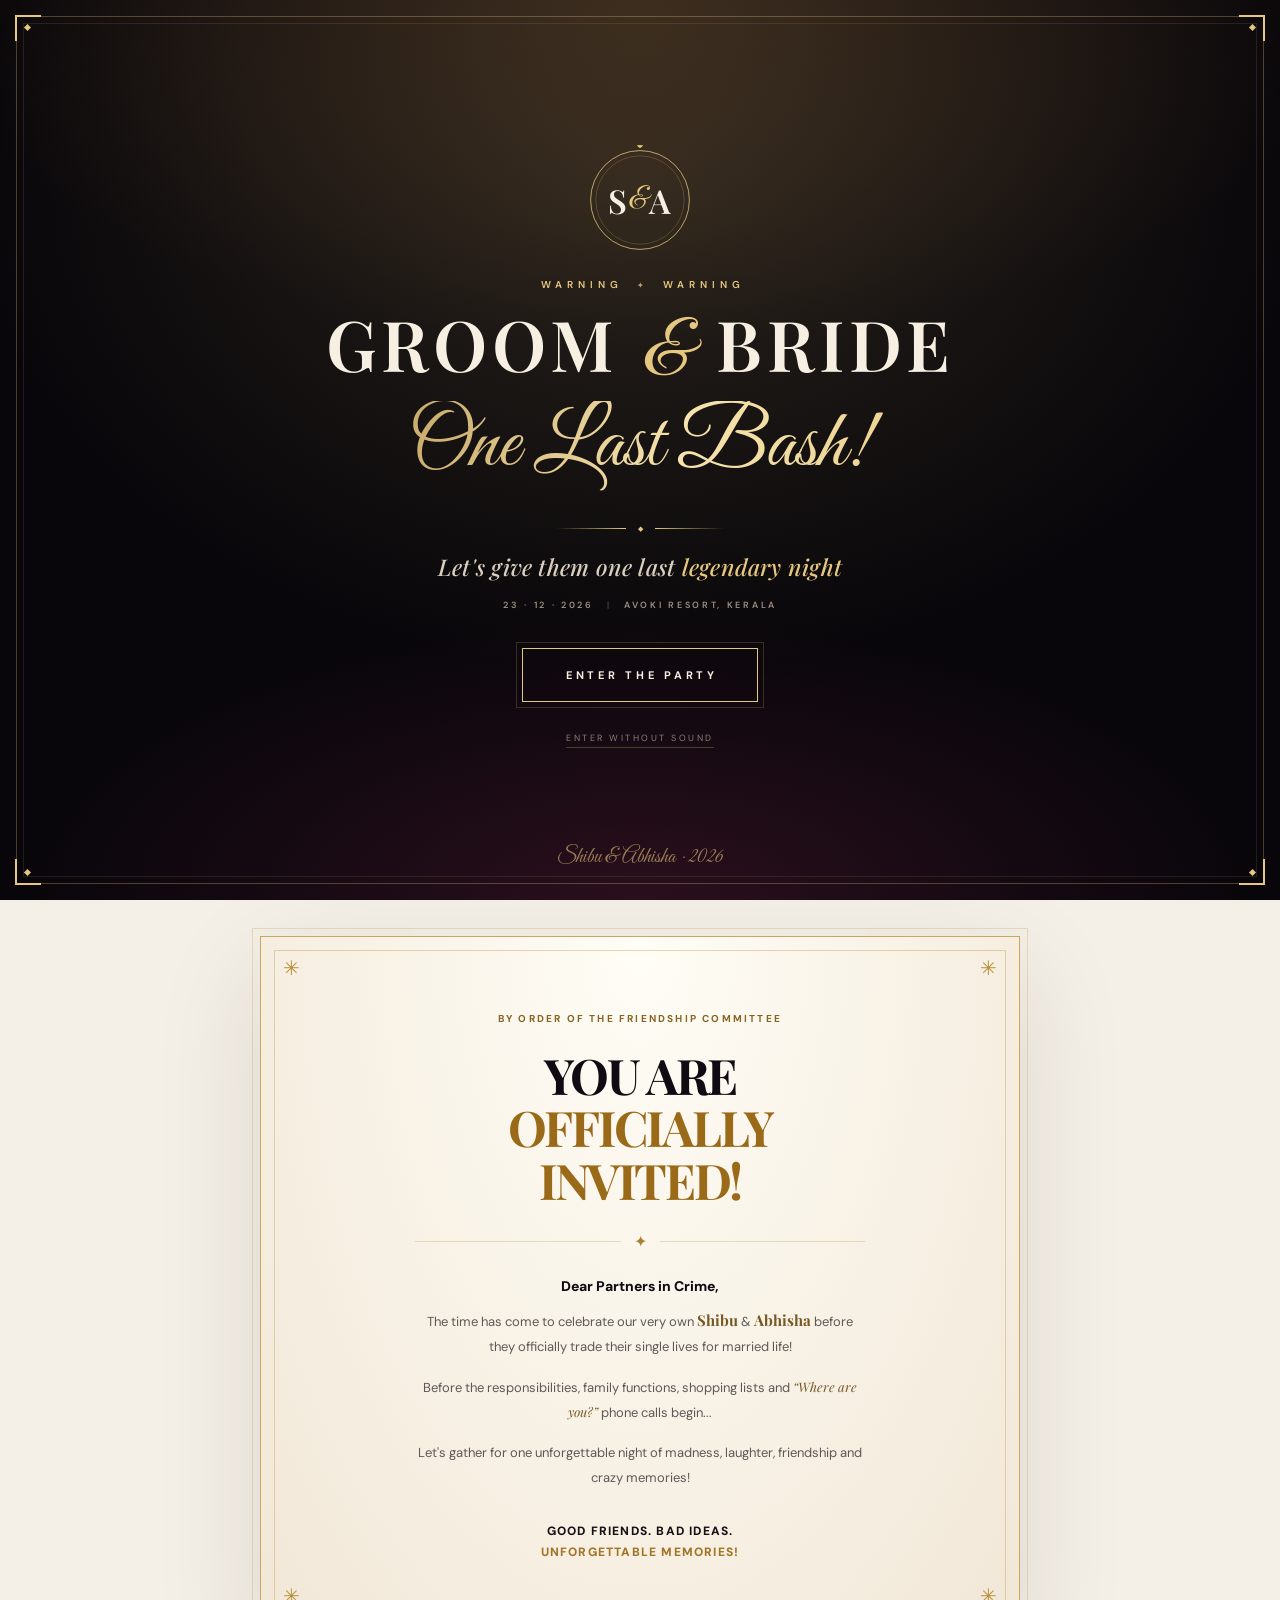
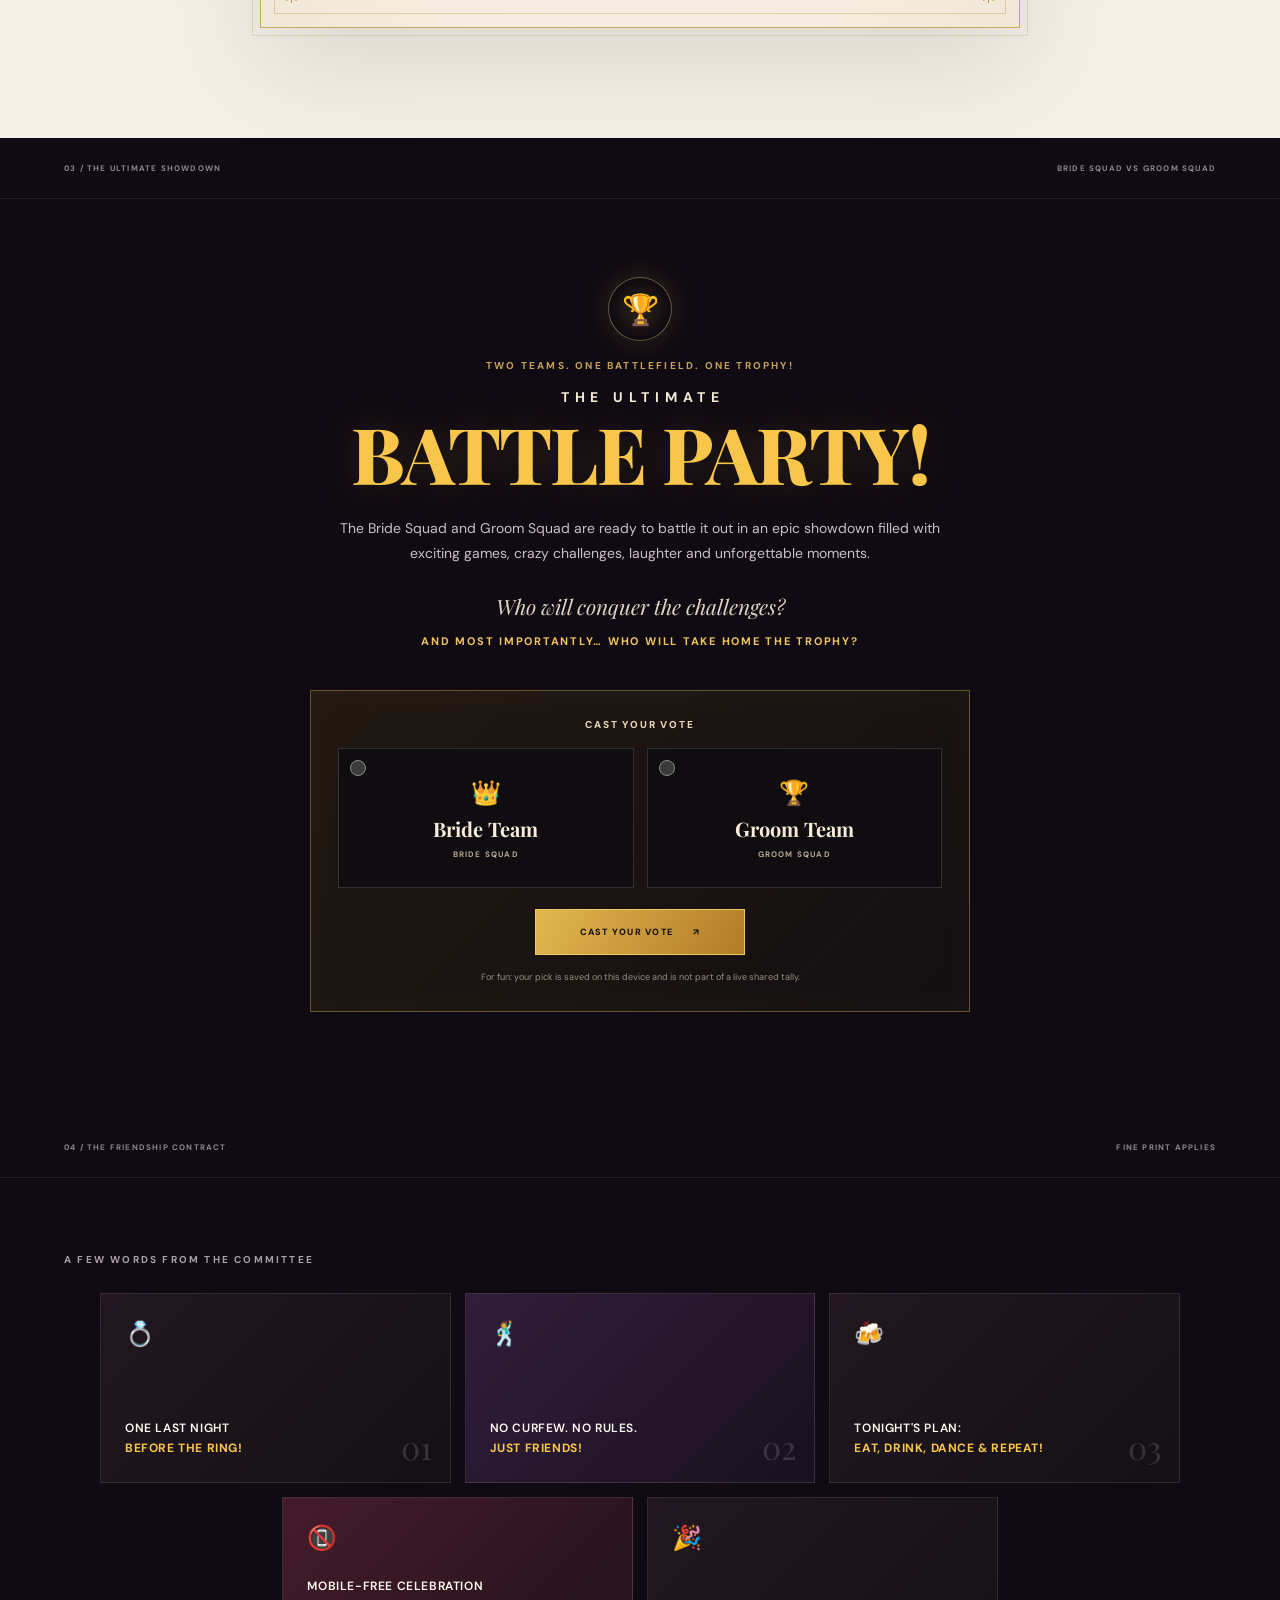
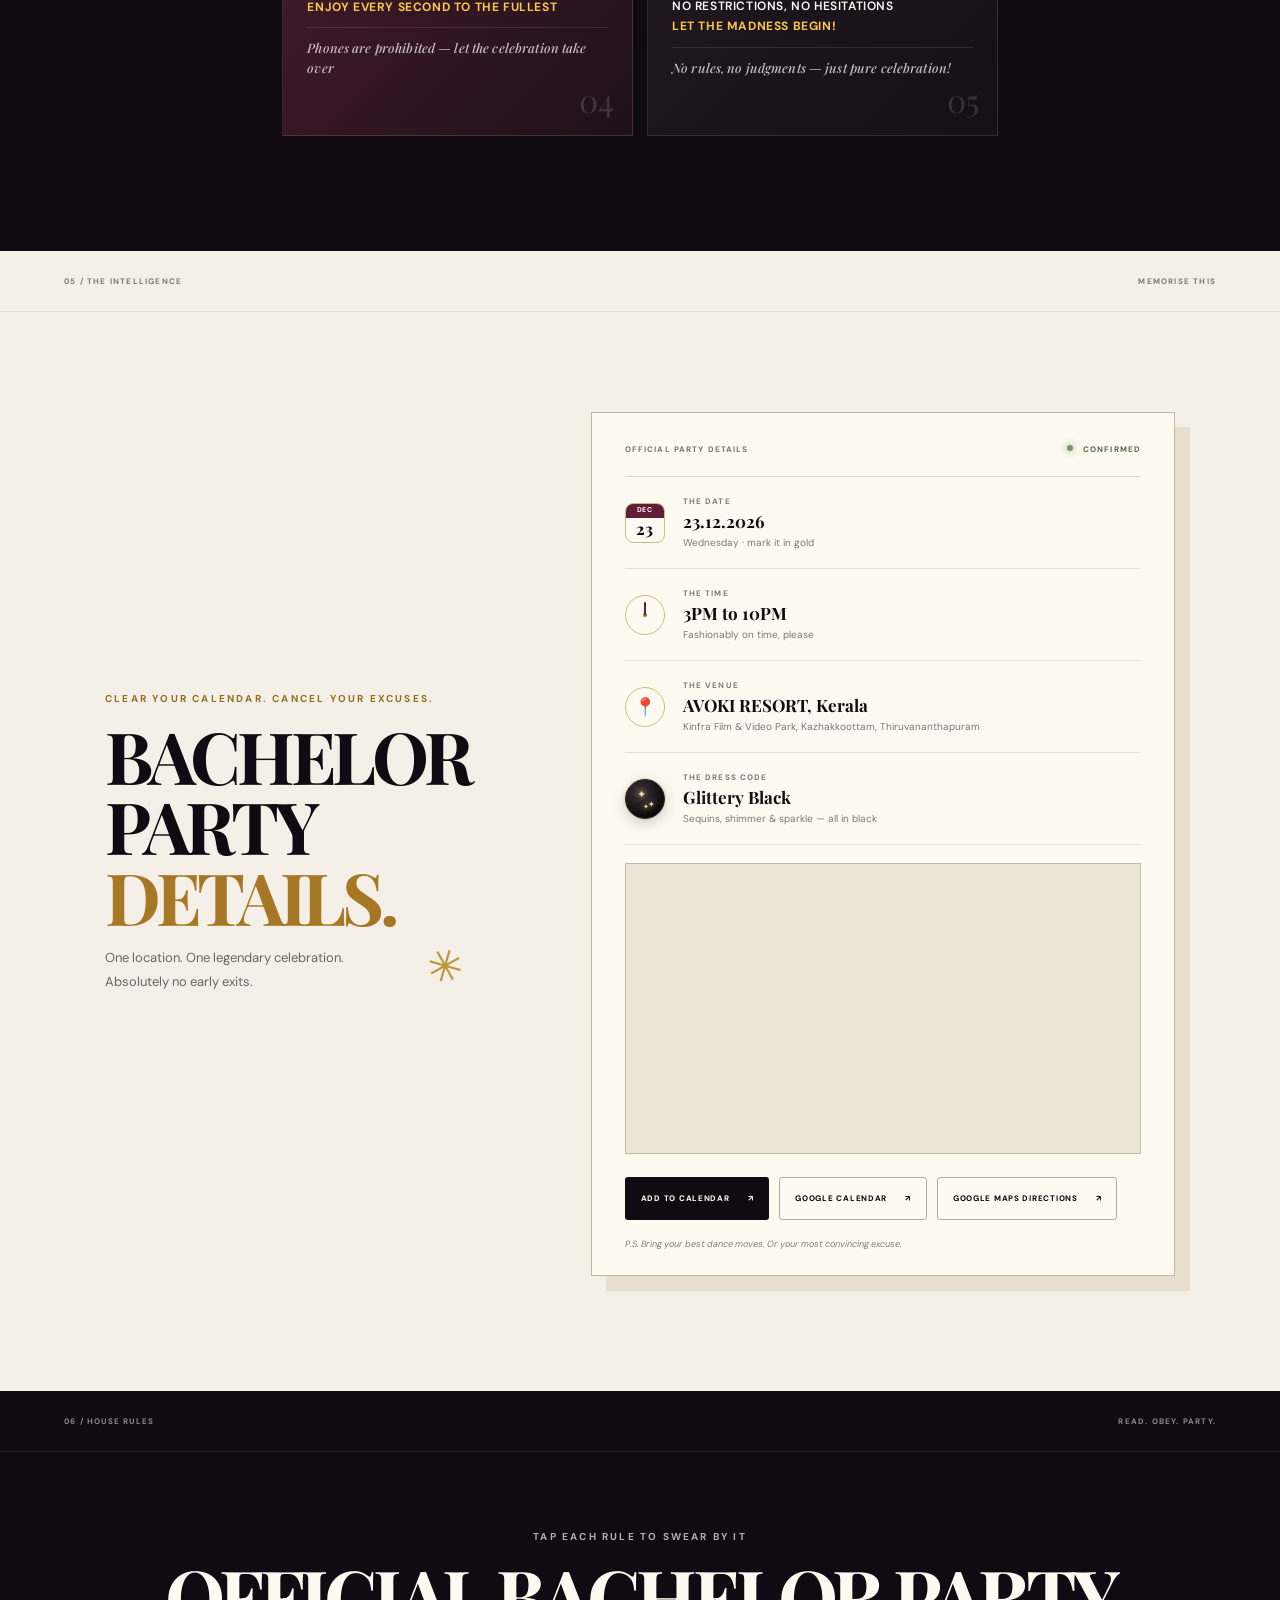
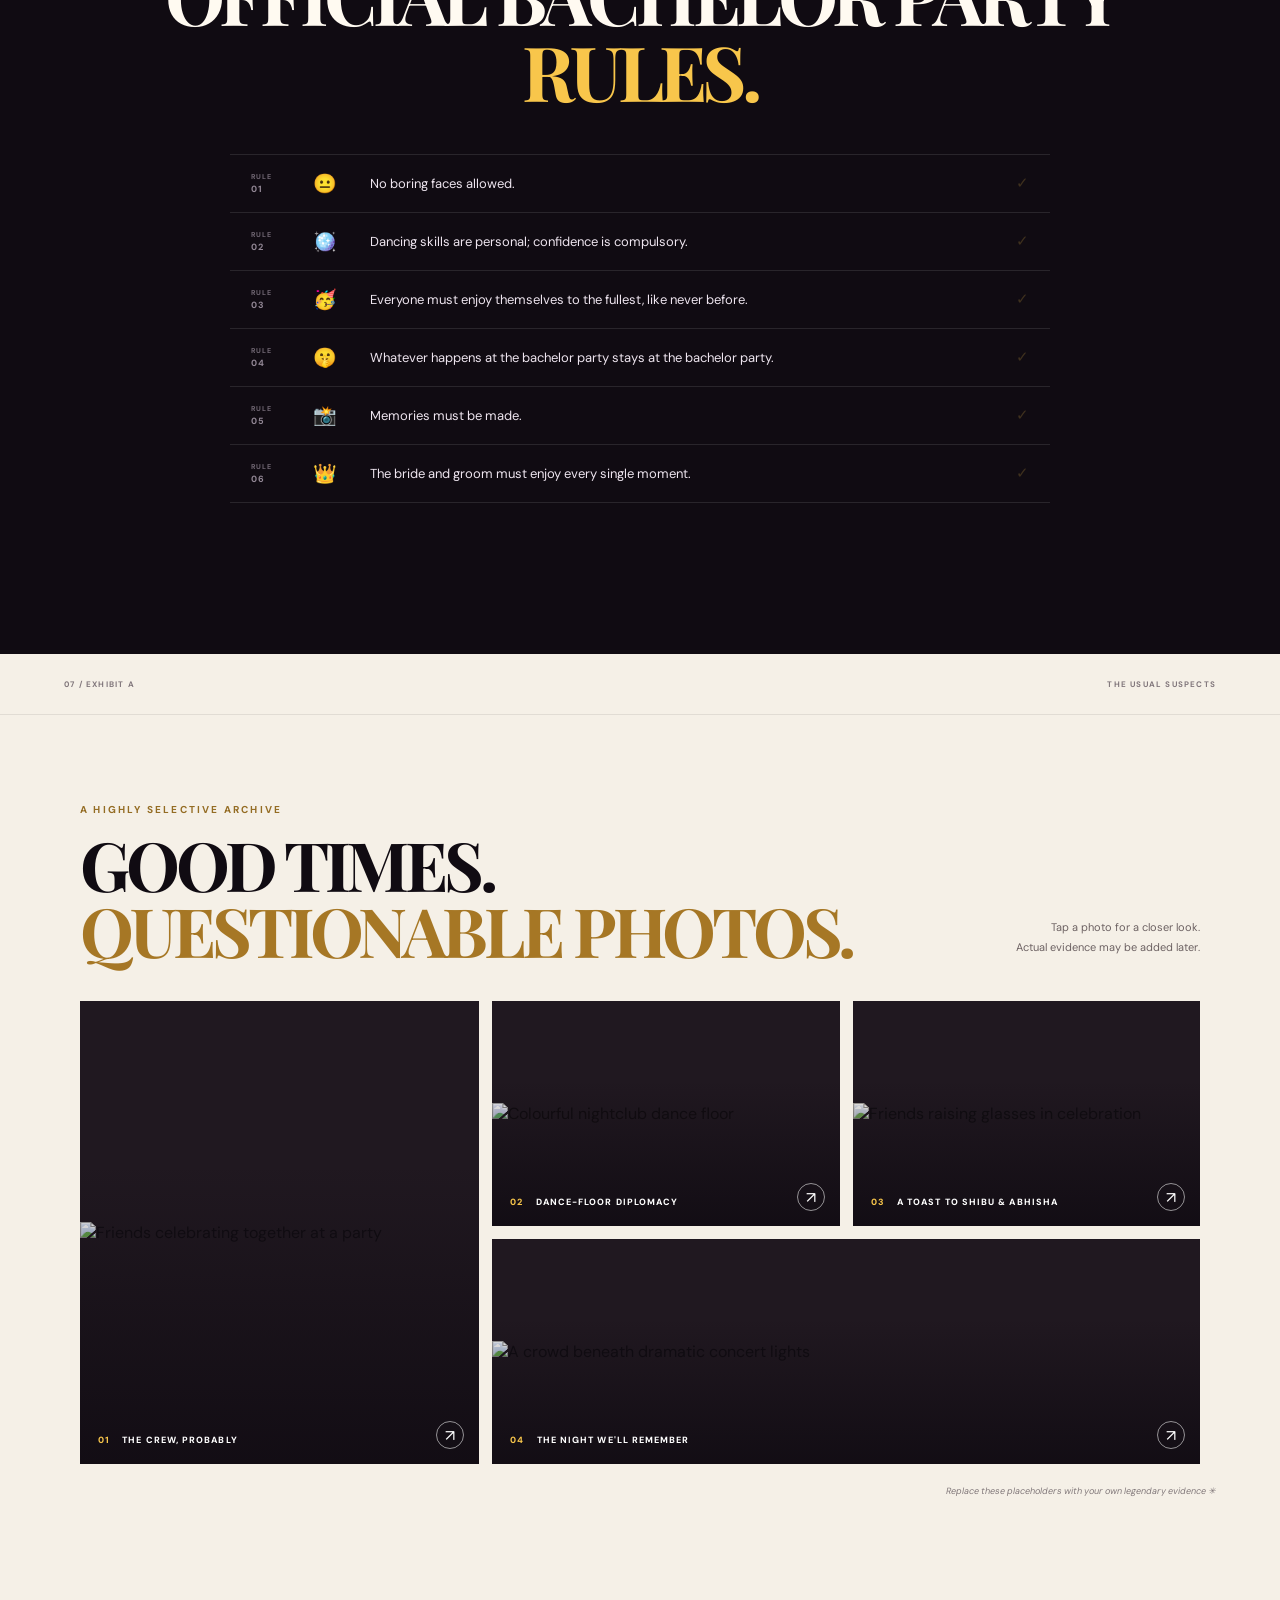
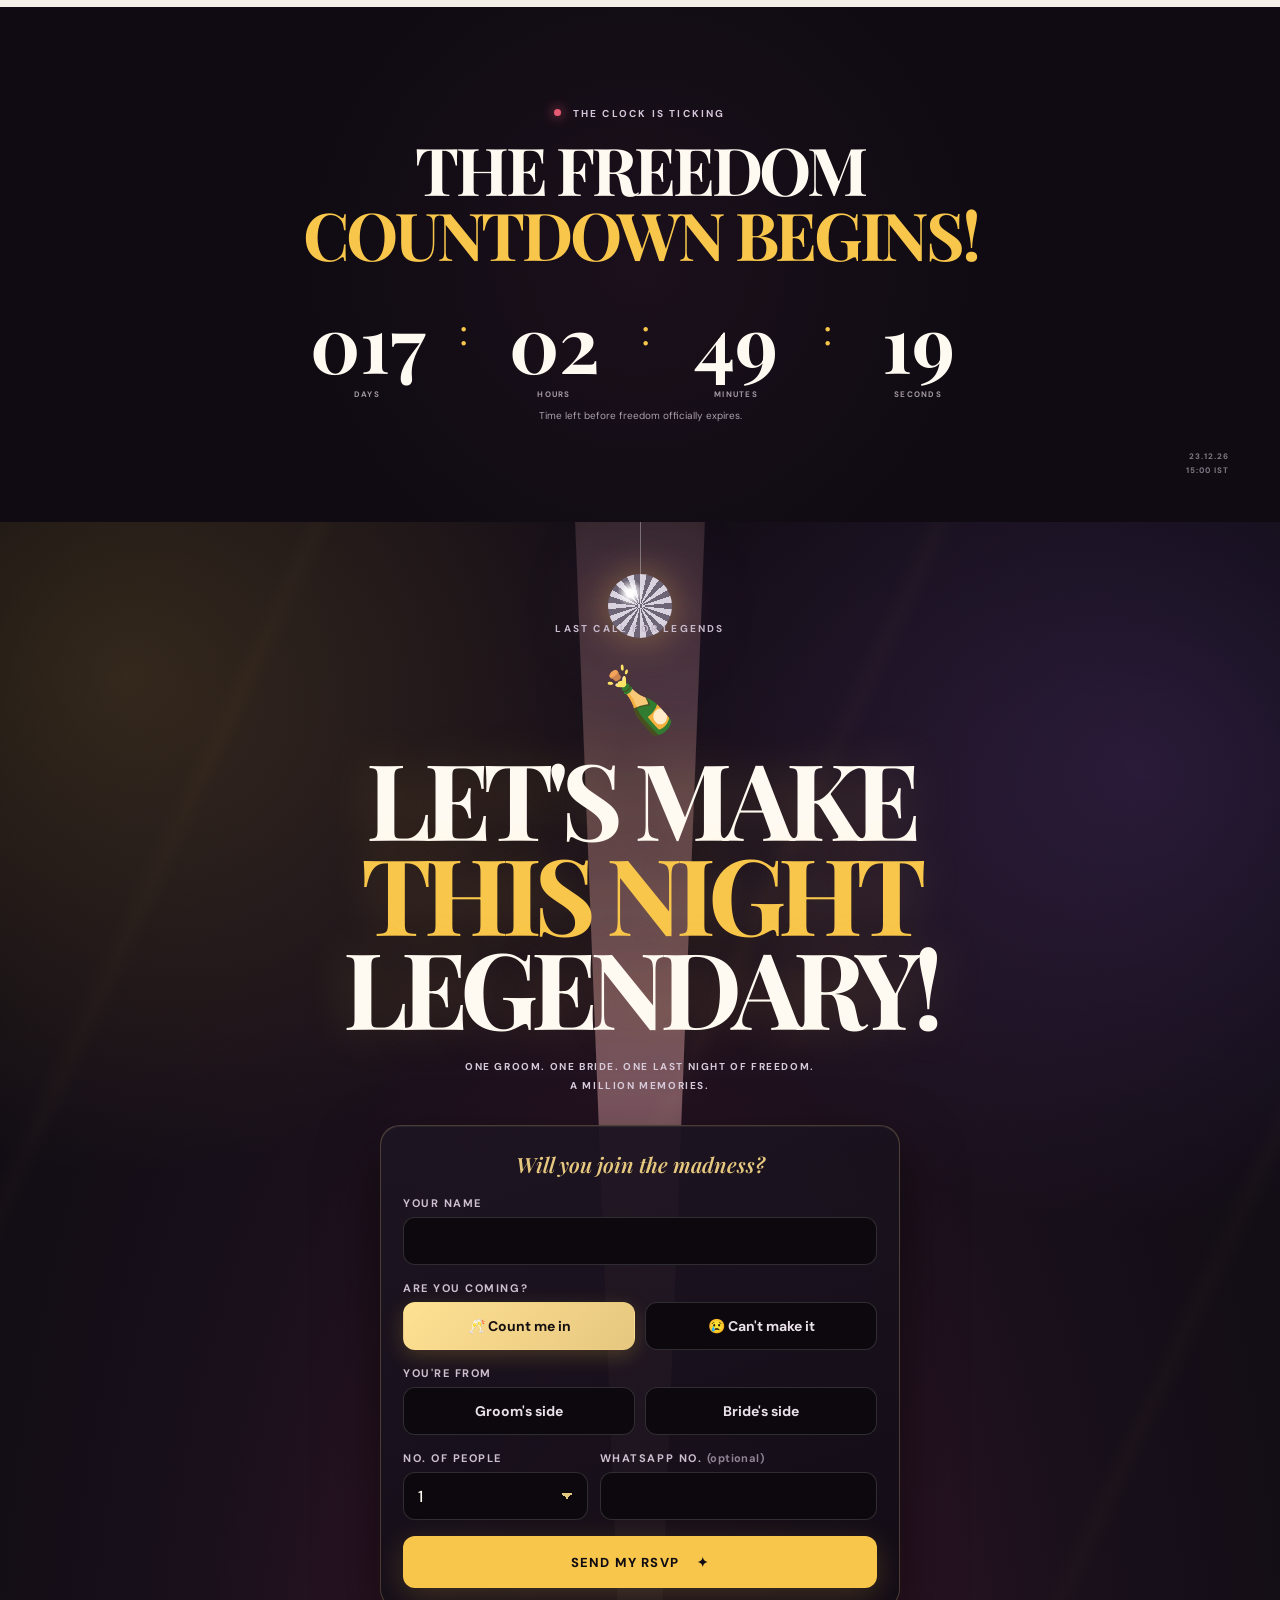
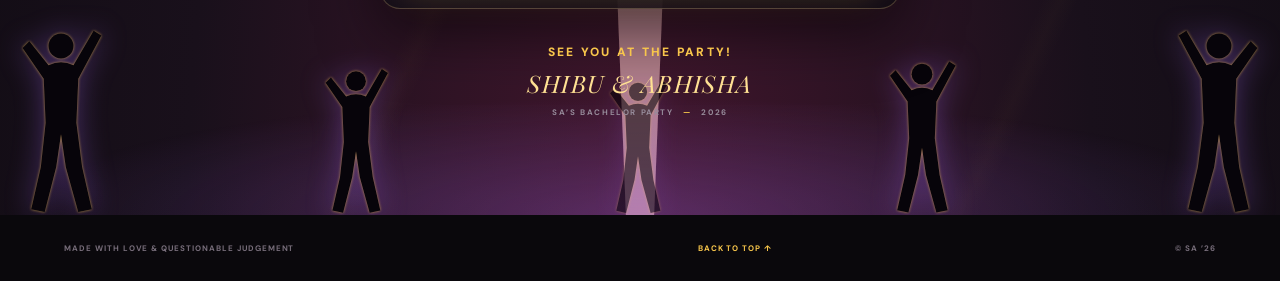
==== commit a36f1c54: "Switch background music to Right Round Co-Authored-By: Claude Opus 5.5 <noreply@anthropic.com>" ====
--- a/index.html
+++ b/index.html
@@ -27,7 +27,7 @@
     />
     <link rel="stylesheet" href="styles.css?v=17" />
     <script src="rsvp-config.js?v=1" defer></script>
-    <script src="script.js?v=12" defer></script>
+    <script src="script.js?v=13" defer></script>
   </head>
   <body>
     <!-- INTRO: elegant full-screen gate. Audio only starts after a button here is pressed. -->
@@ -316,7 +316,7 @@
       <img id="lightboxImage" src="" alt="" />
       <p id="lightboxCaption"></p>
     </dialog>
-    <!-- MUSIC: plays assets/music/sms_bar_bgm.mp3 (set in PARTY.musicSource in script.js). Empty that value to use the built-in party beat. -->
+    <!-- MUSIC: plays assets/music/right_round.mp3 (set in PARTY.musicSource in script.js). Empty that value to use the built-in party beat. -->
     <audio id="partyMusic" loop preload="none" src=""></audio>
   </body>
 </html>
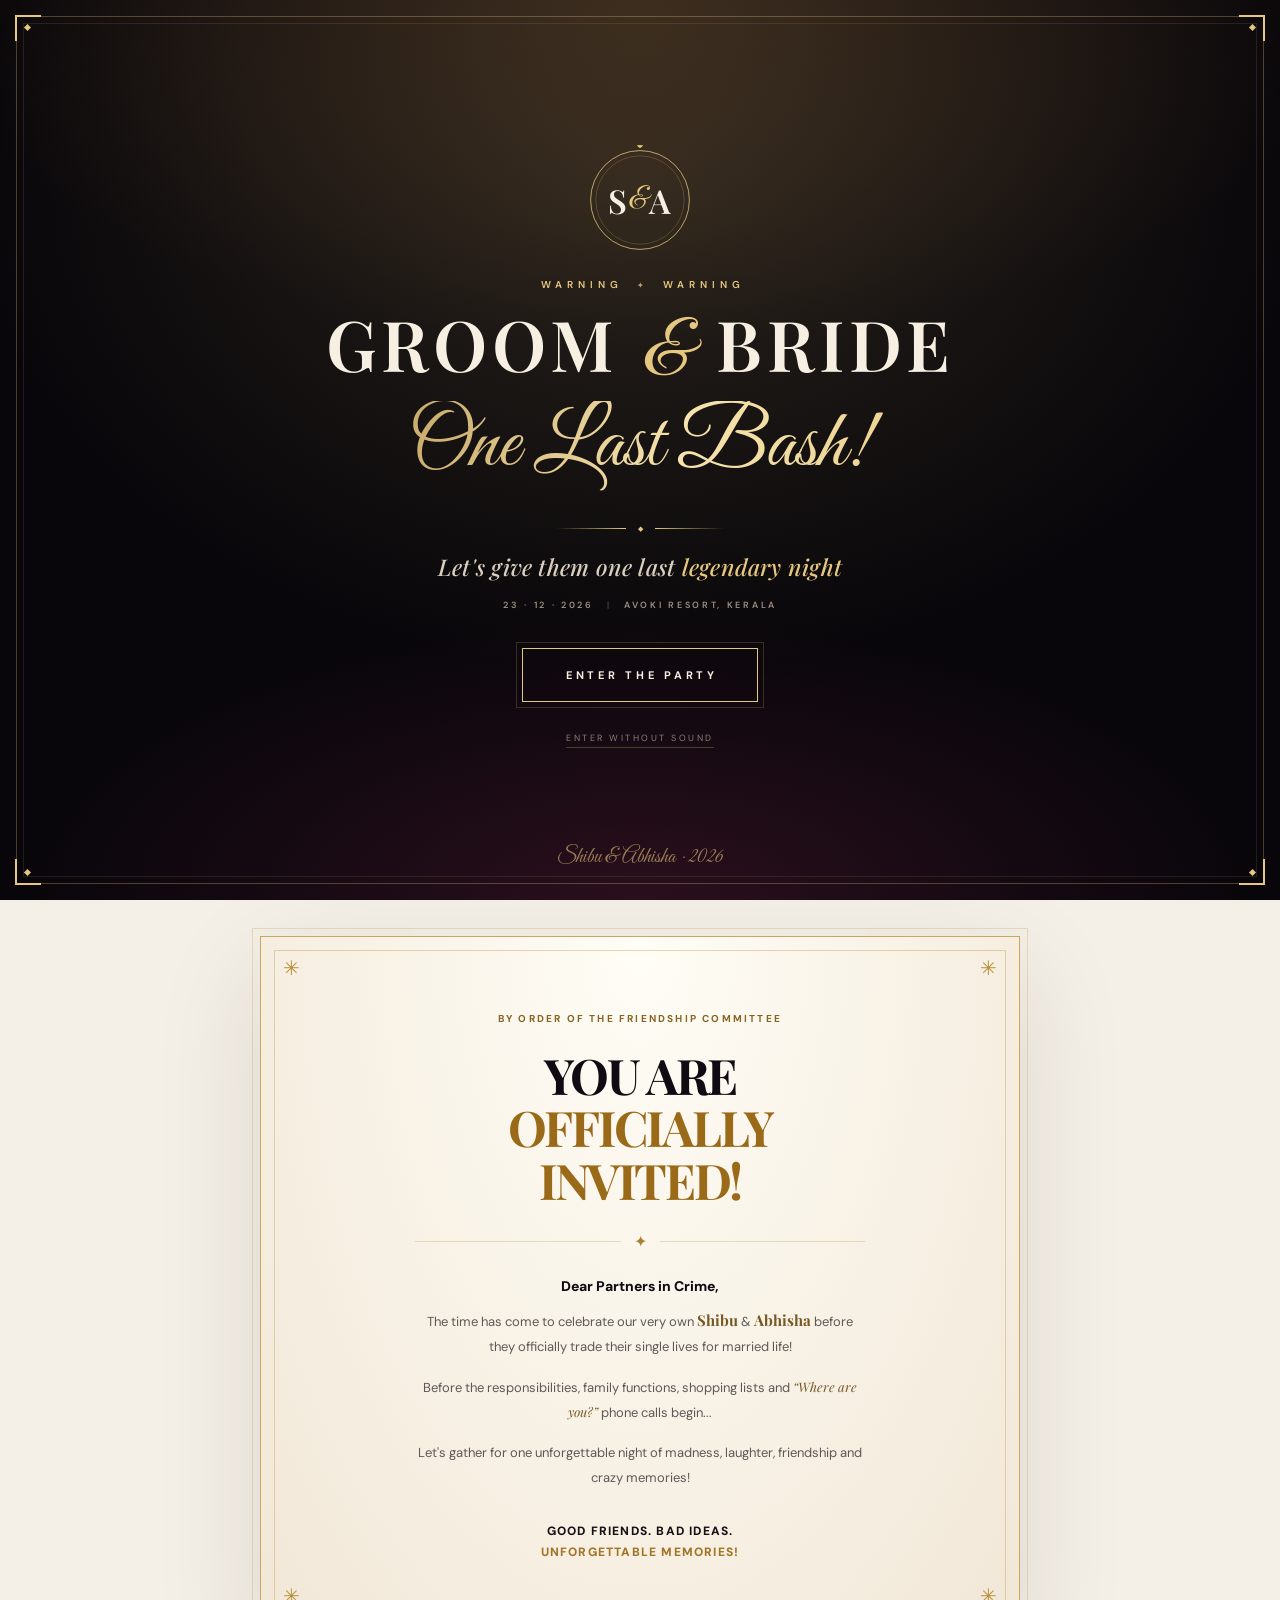
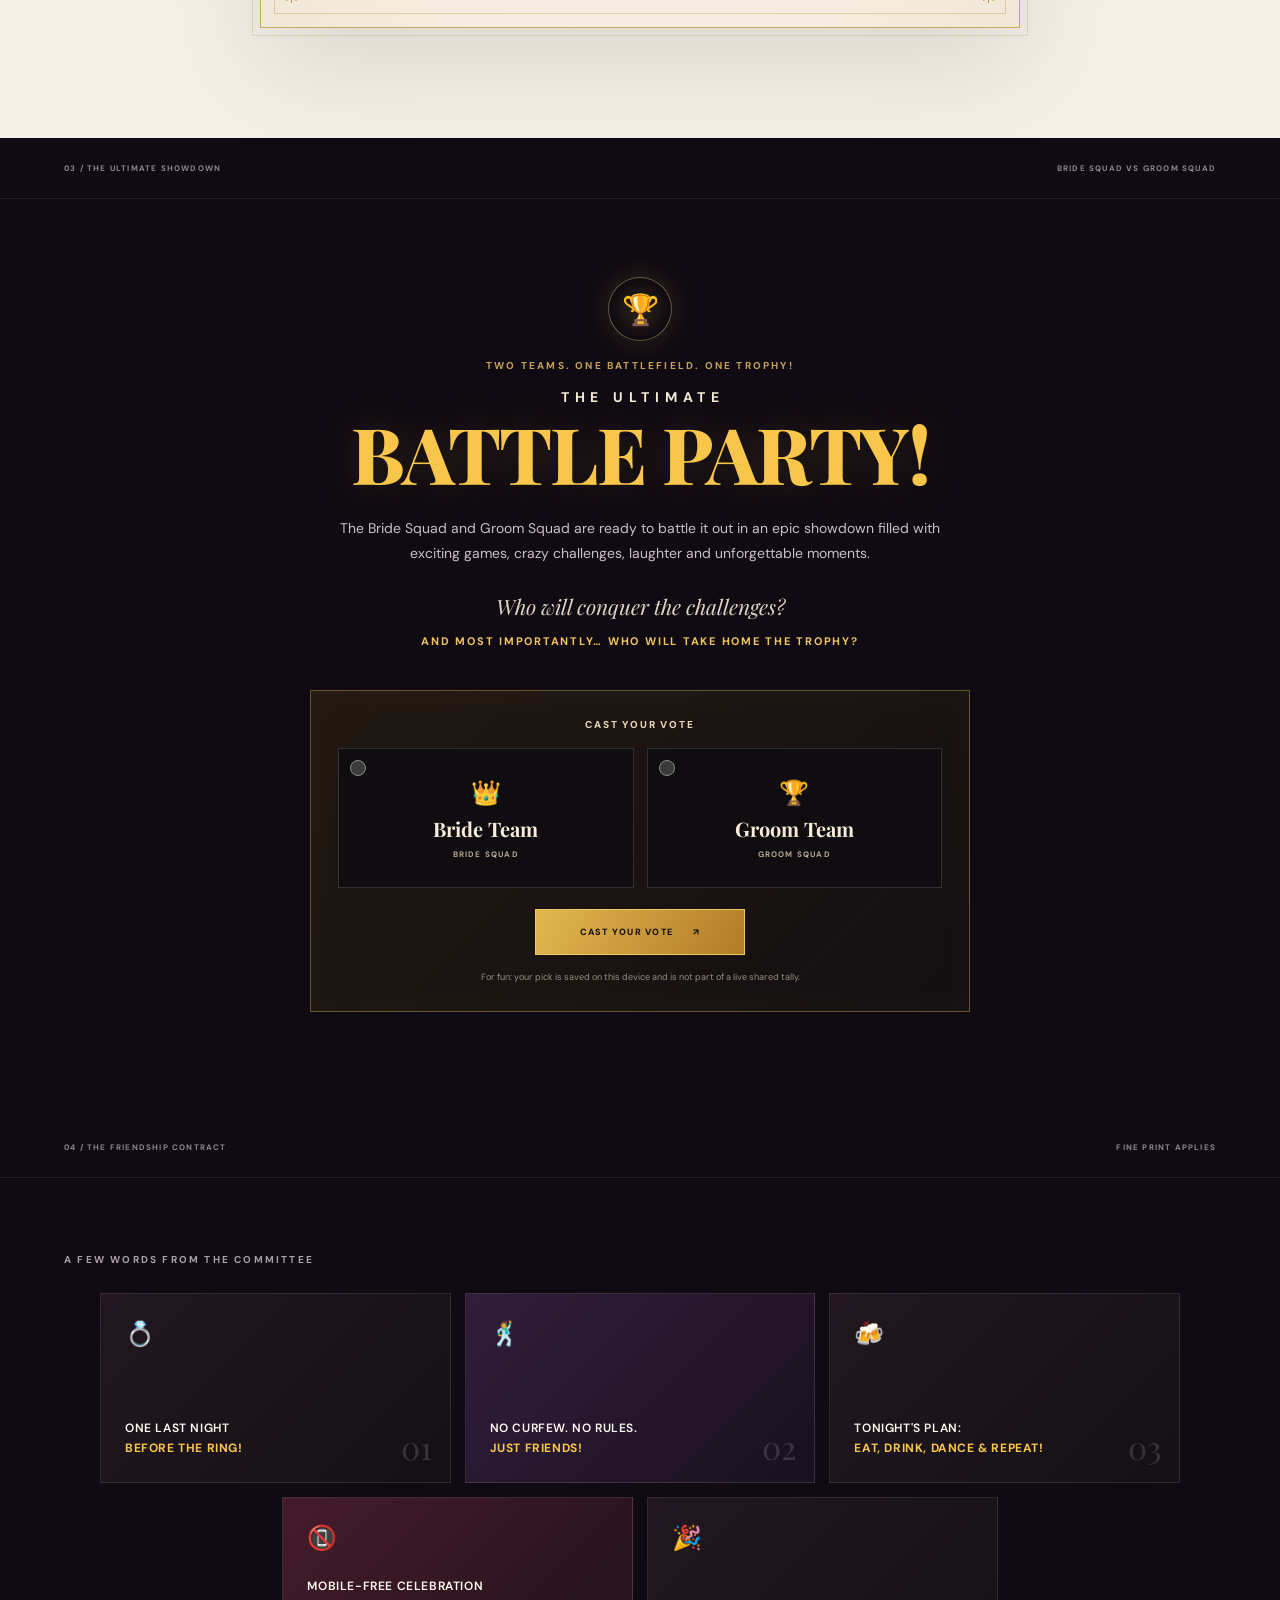
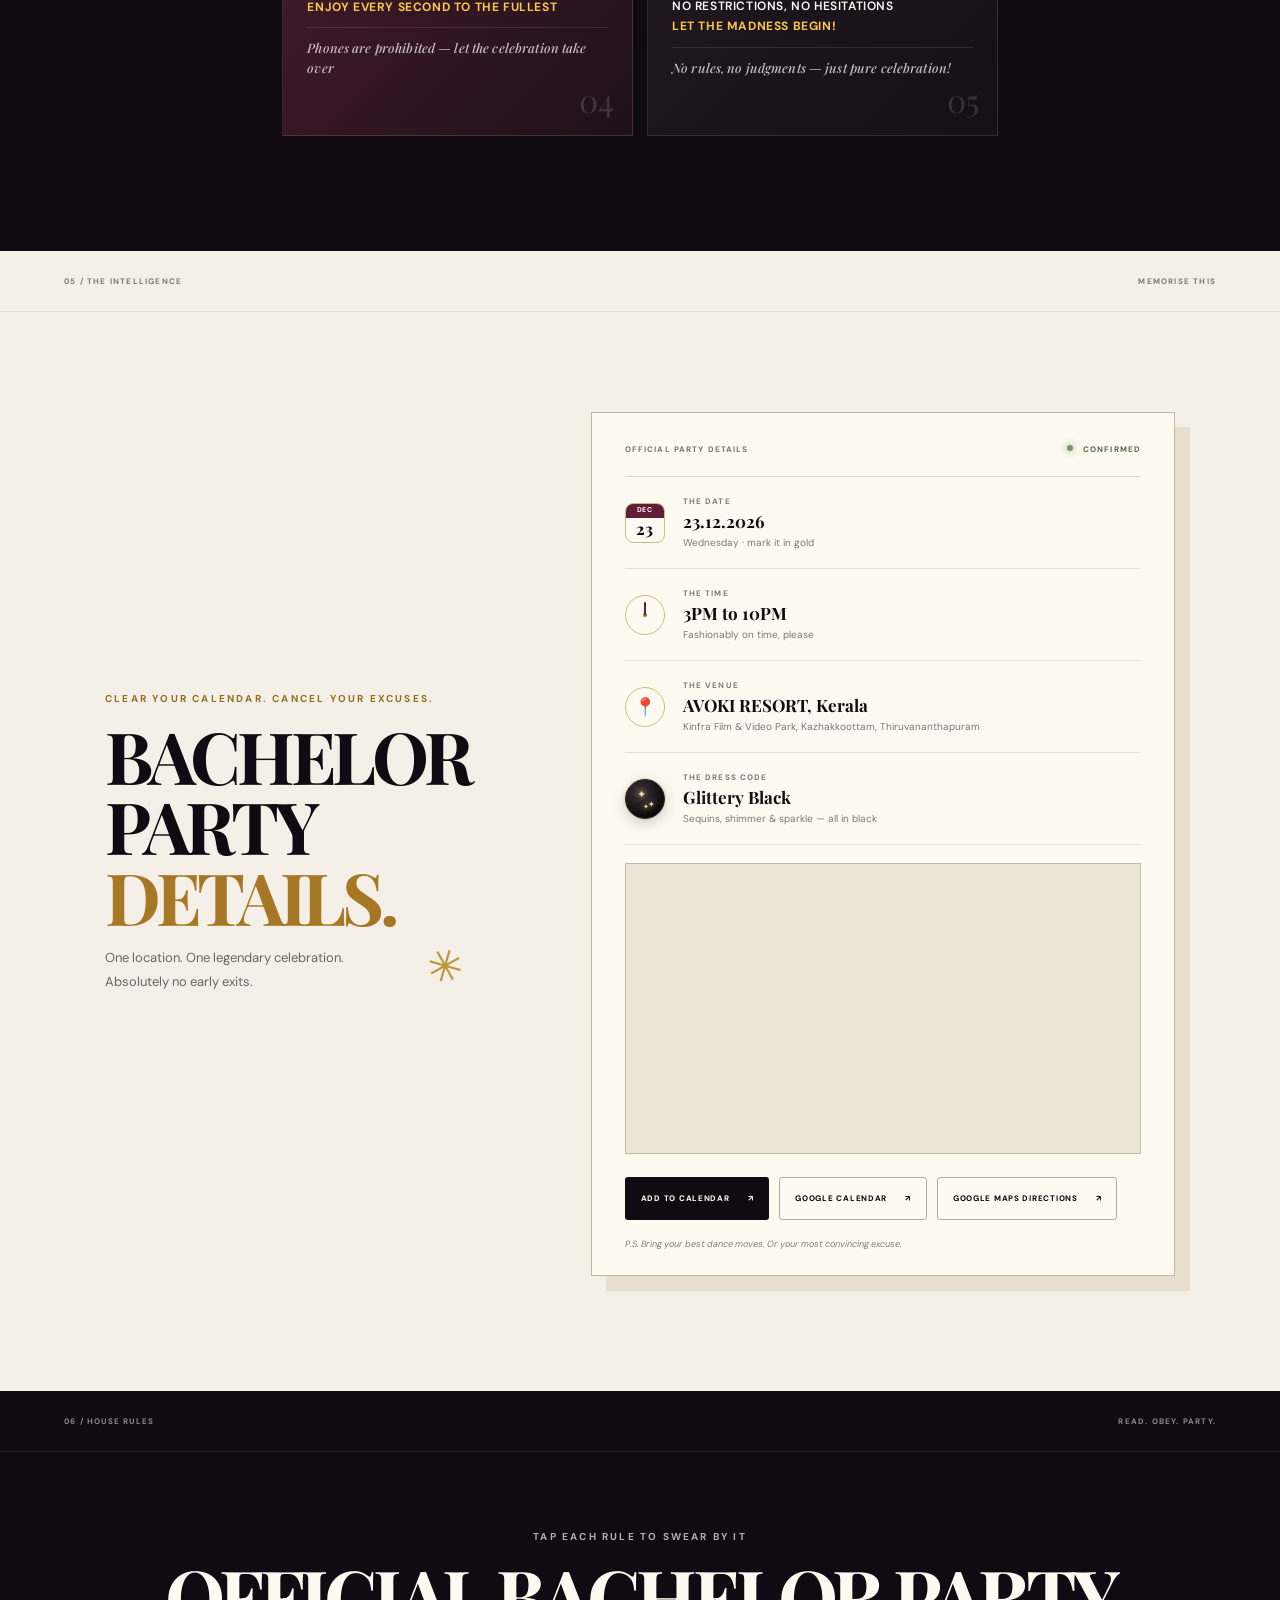
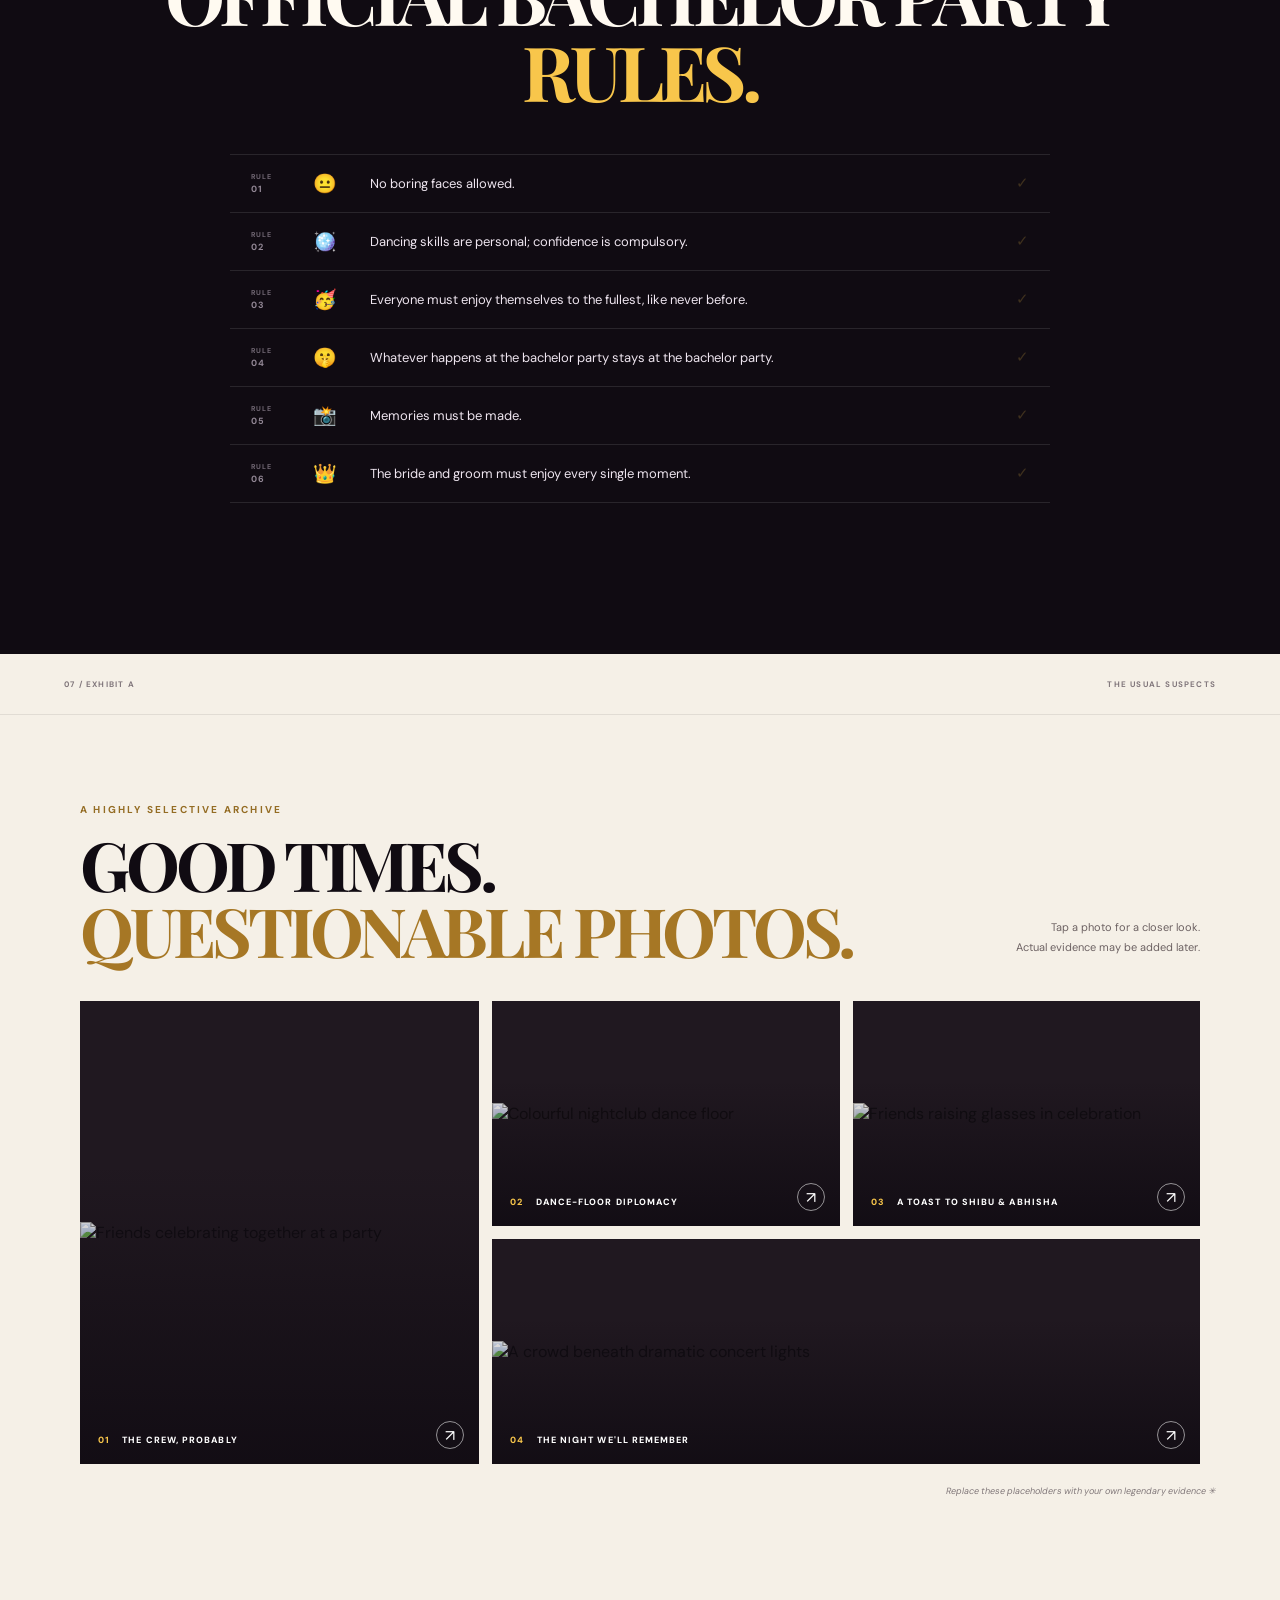
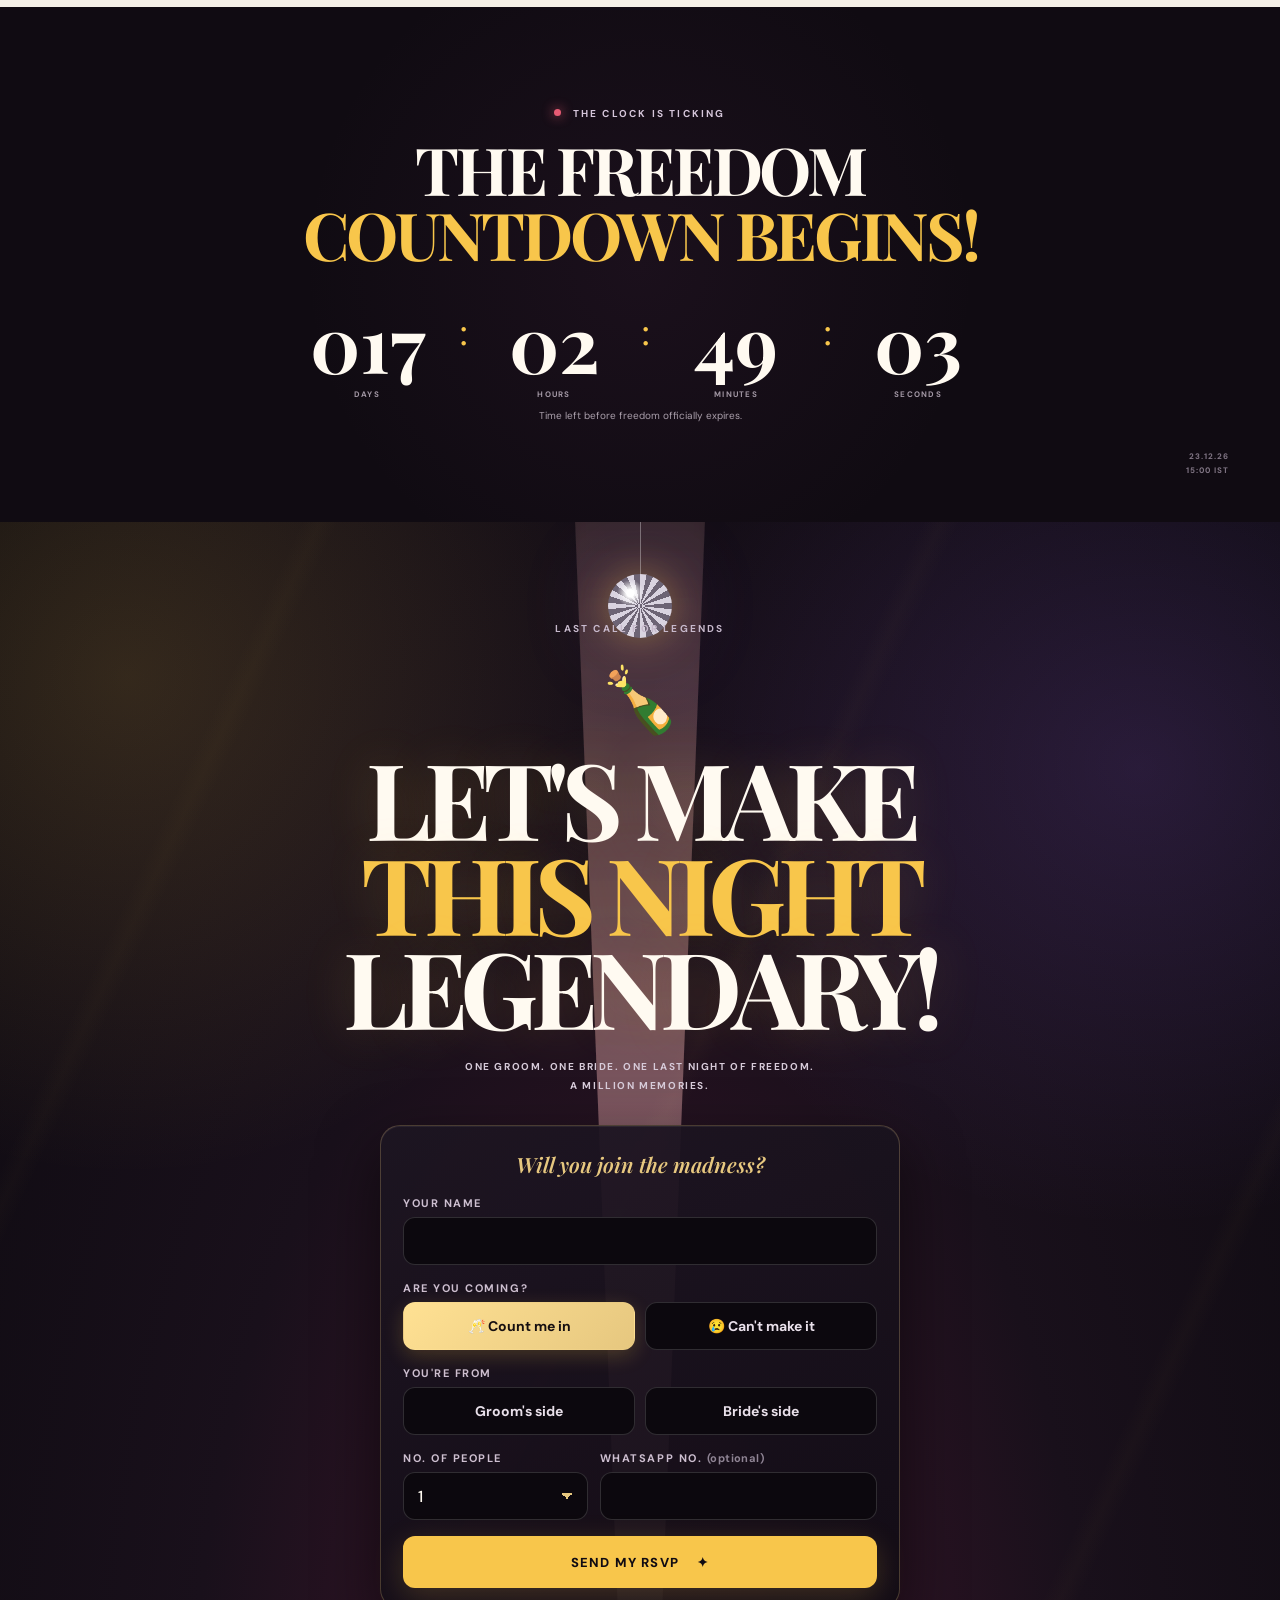
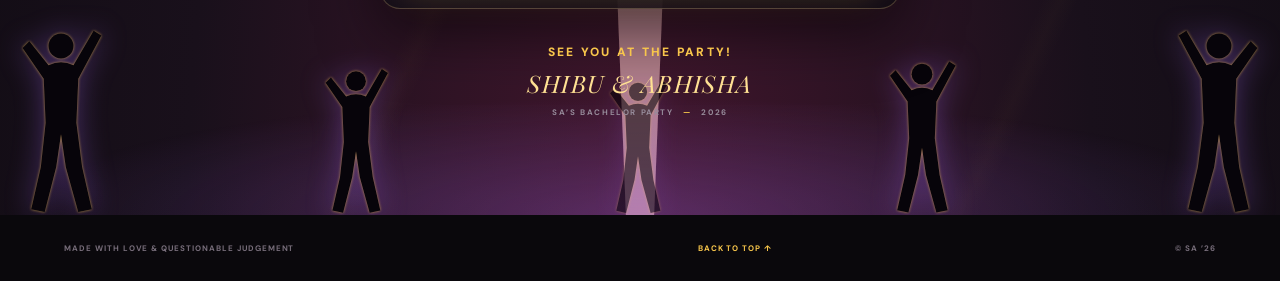
==== commit ffe55d63: "Use the invitation intro screen as the WhatsApp link-preview cover Co-Authored-By: Claude Opus 5.5 <" ====
--- a/index.html
+++ b/index.html
@@ -16,7 +16,13 @@
     <meta property="og:description" content="Celebrating Shibu &amp; Abhisha. Good friends. Bad ideas. Unforgettable memories. 23.12.2026 · 3PM–10PM · Avoki Resort, Kerala." />
     <meta property="og:type" content="website" />
     <meta property="og:url" content="https://kirafinjacques.github.io/Shibu-Bachelor-Party/" />
-    <meta property="og:image" content="https://kirafinjacques.github.io/Shibu-Bachelor-Party/assets/og-image.jpg" />
+    <meta property="og:image" content="https://kirafinjacques.github.io/Shibu-Bachelor-Party/assets/og-cover.jpg" />
+    <meta property="og:image:secure_url" content="https://kirafinjacques.github.io/Shibu-Bachelor-Party/assets/og-cover.jpg" />
+    <meta property="og:image:type" content="image/jpeg" />
+    <meta property="og:image:width" content="1200" />
+    <meta property="og:image:height" content="630" />
+    <meta property="og:image:alt" content="Groom &amp; Bride — One Last Bash! Shibu &amp; Abhisha's Bachelor Party, 23.12.2026, Avoki Resort, Kerala" />
+    <meta name="twitter:card" content="summary_large_image" />
     <title>SA's Bachelor Party | Last Night of Freedom</title>
     <script>document.documentElement.classList.add("js");</script>
     <link rel="preconnect" href="https://fonts.googleapis.com" />
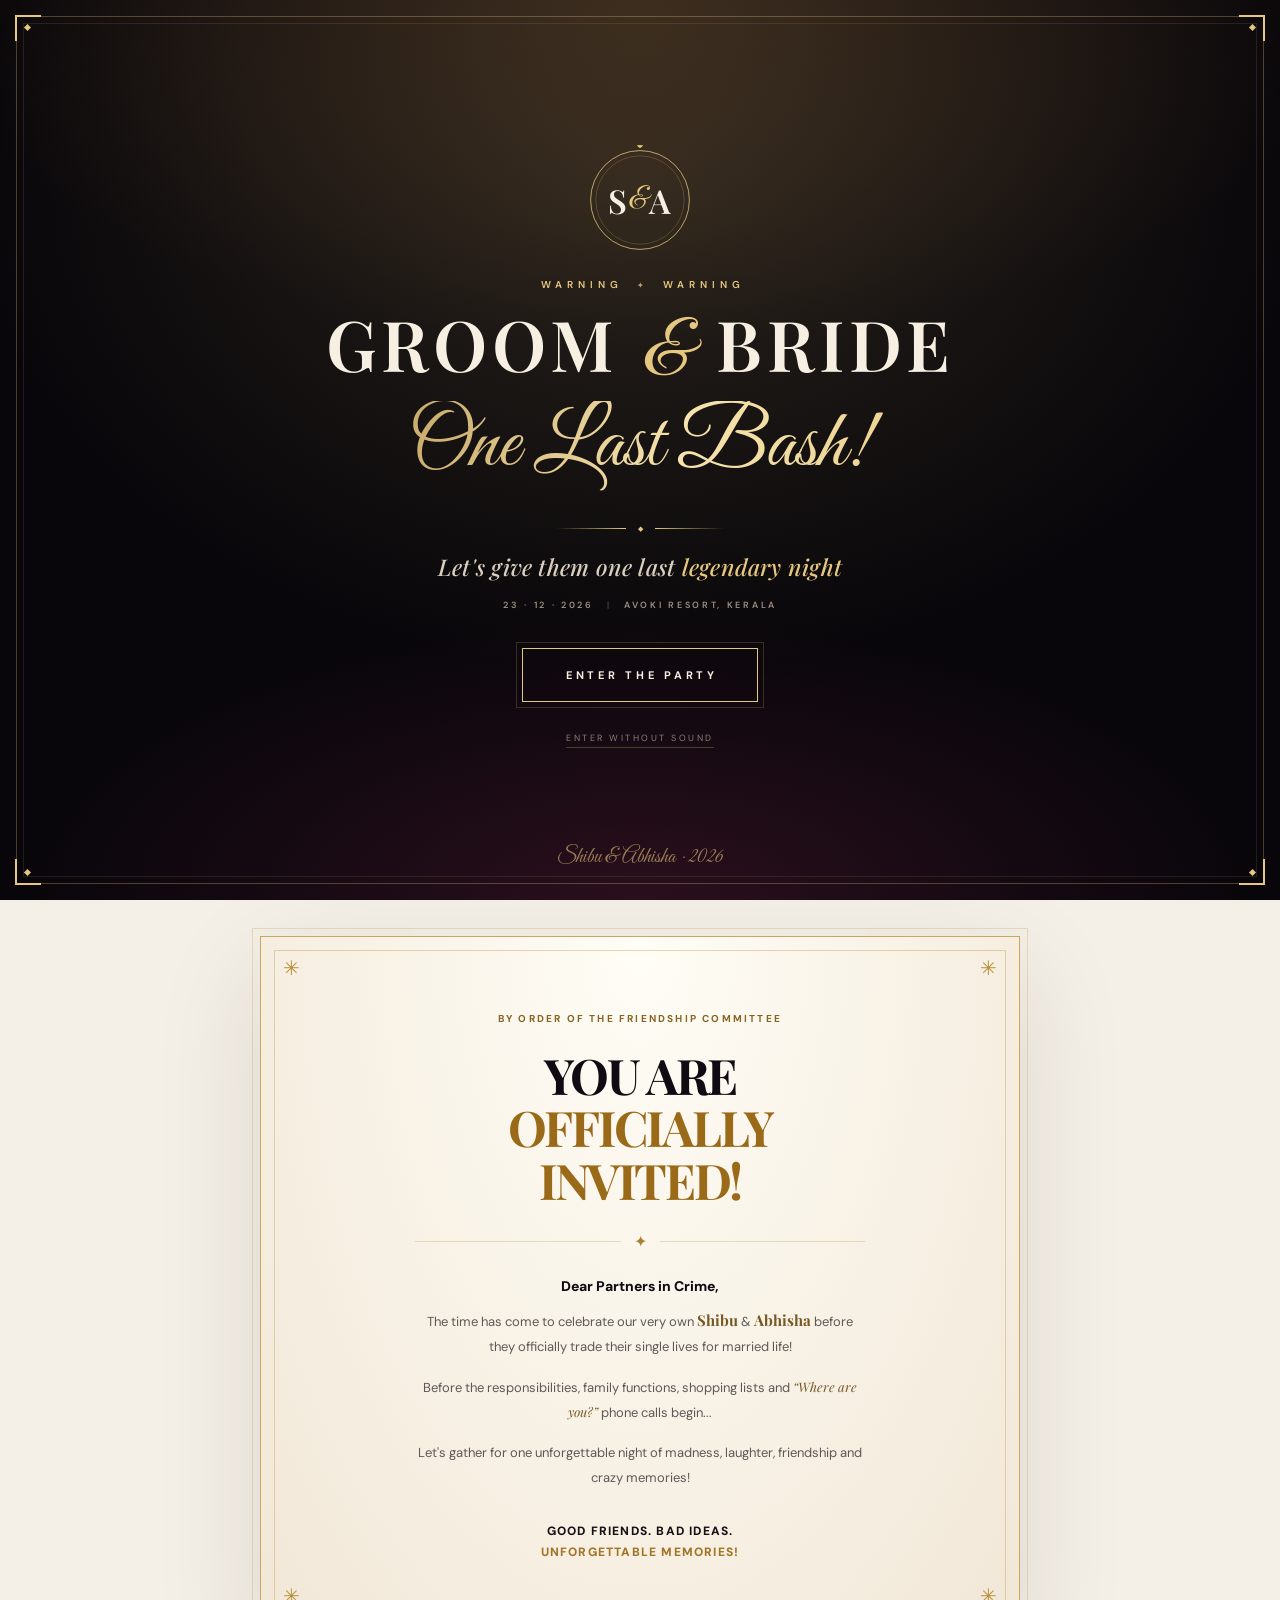
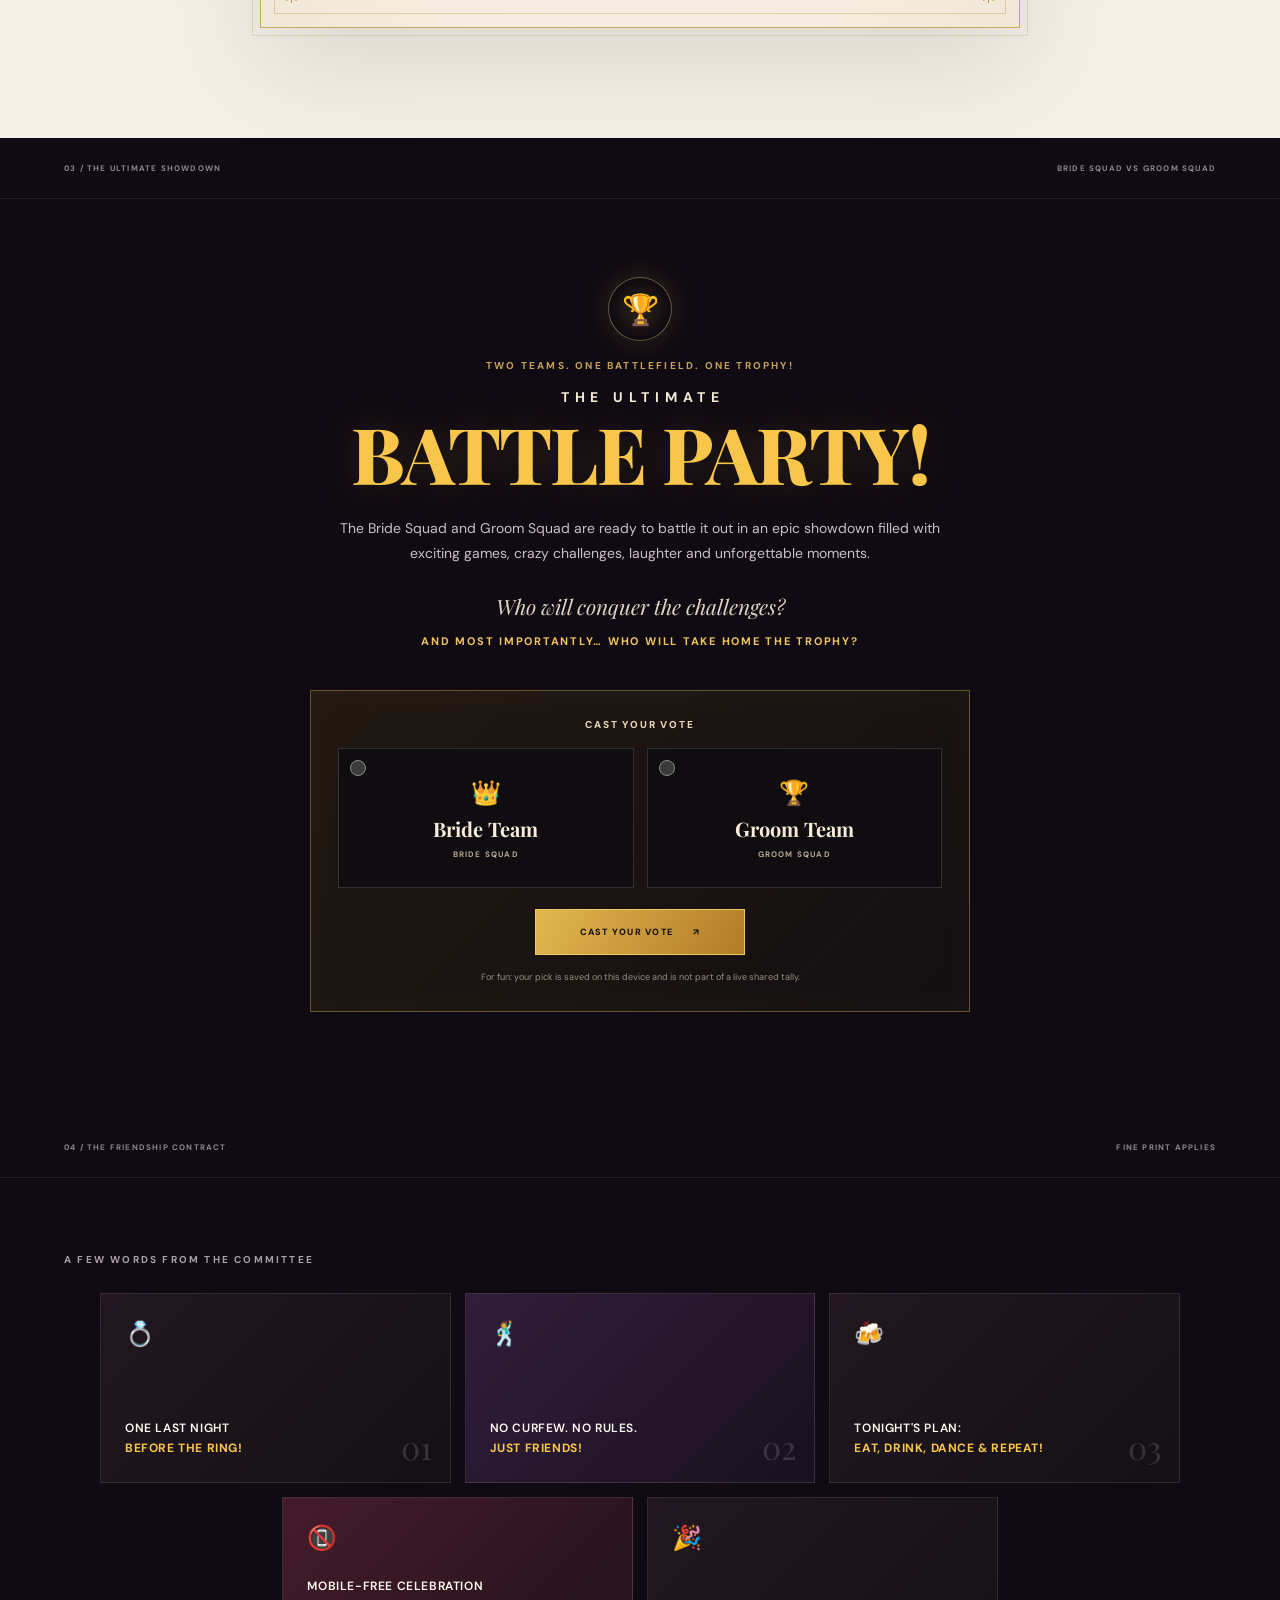
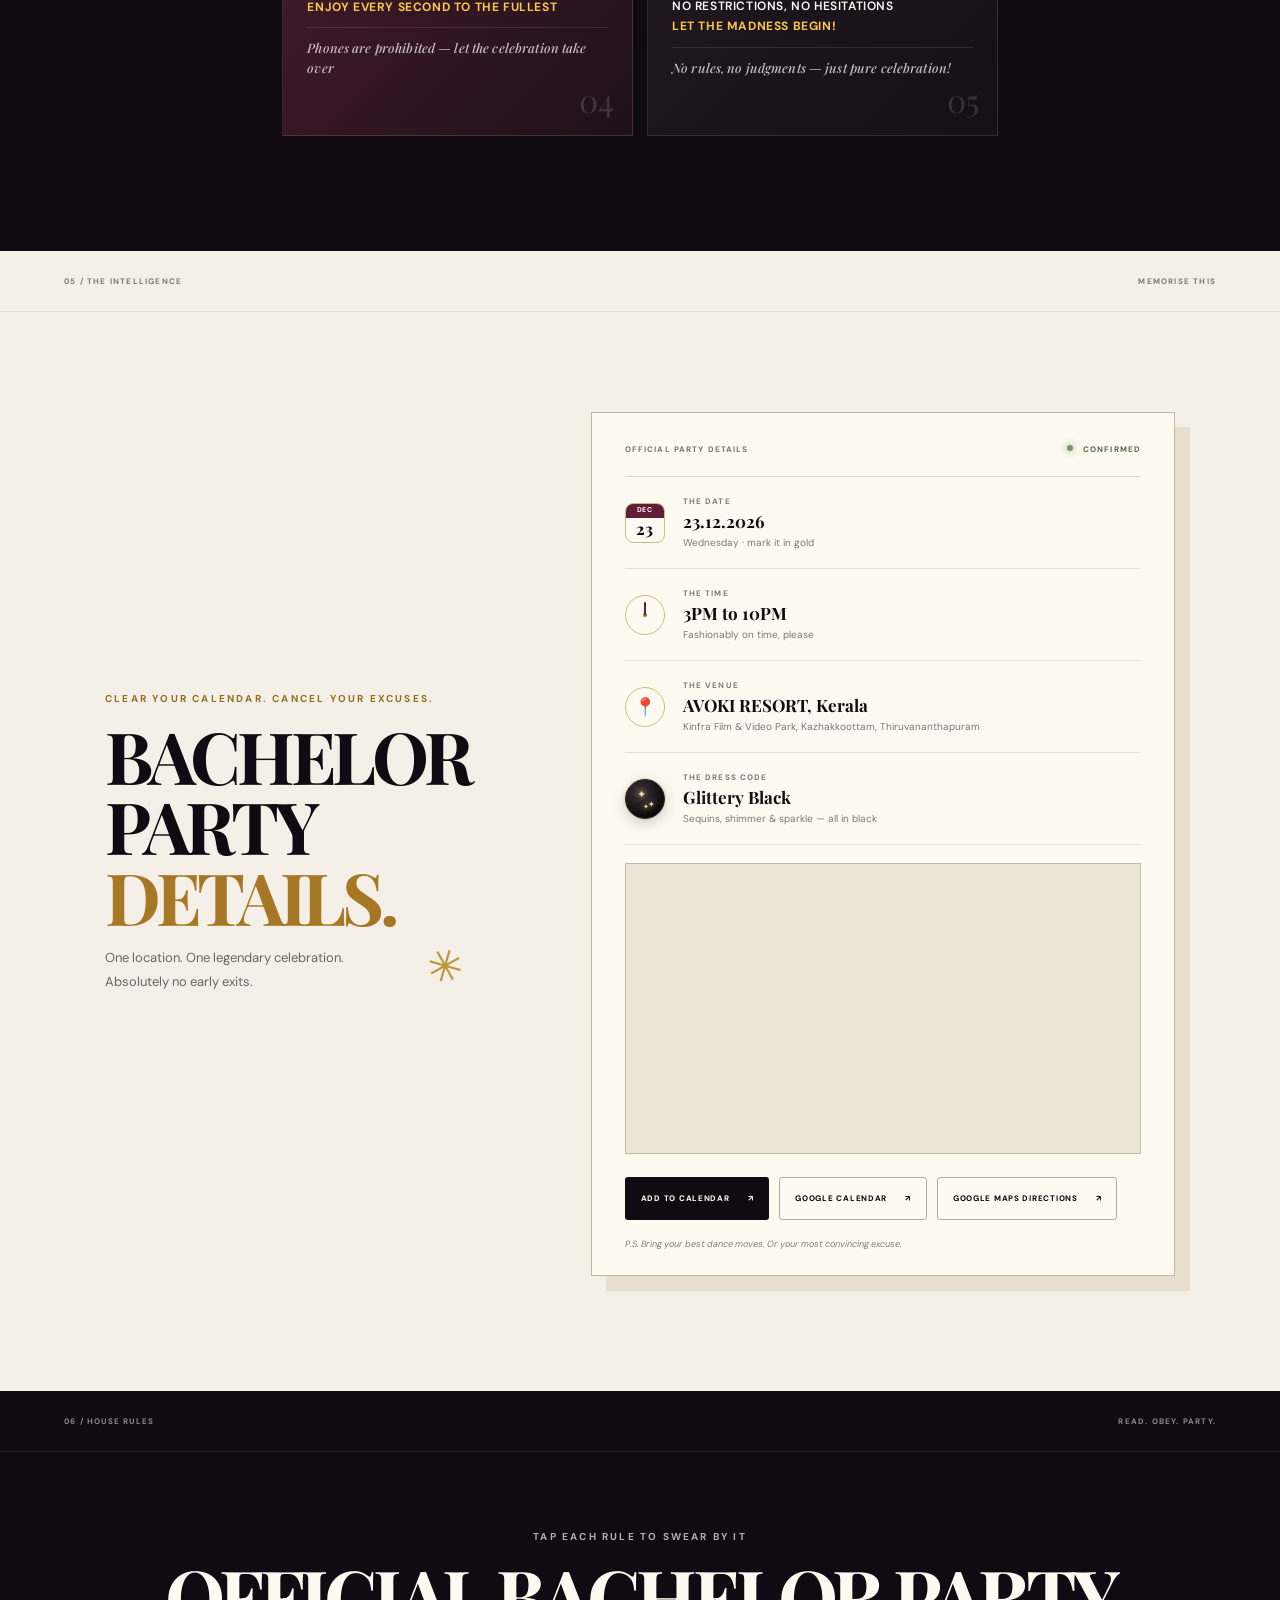
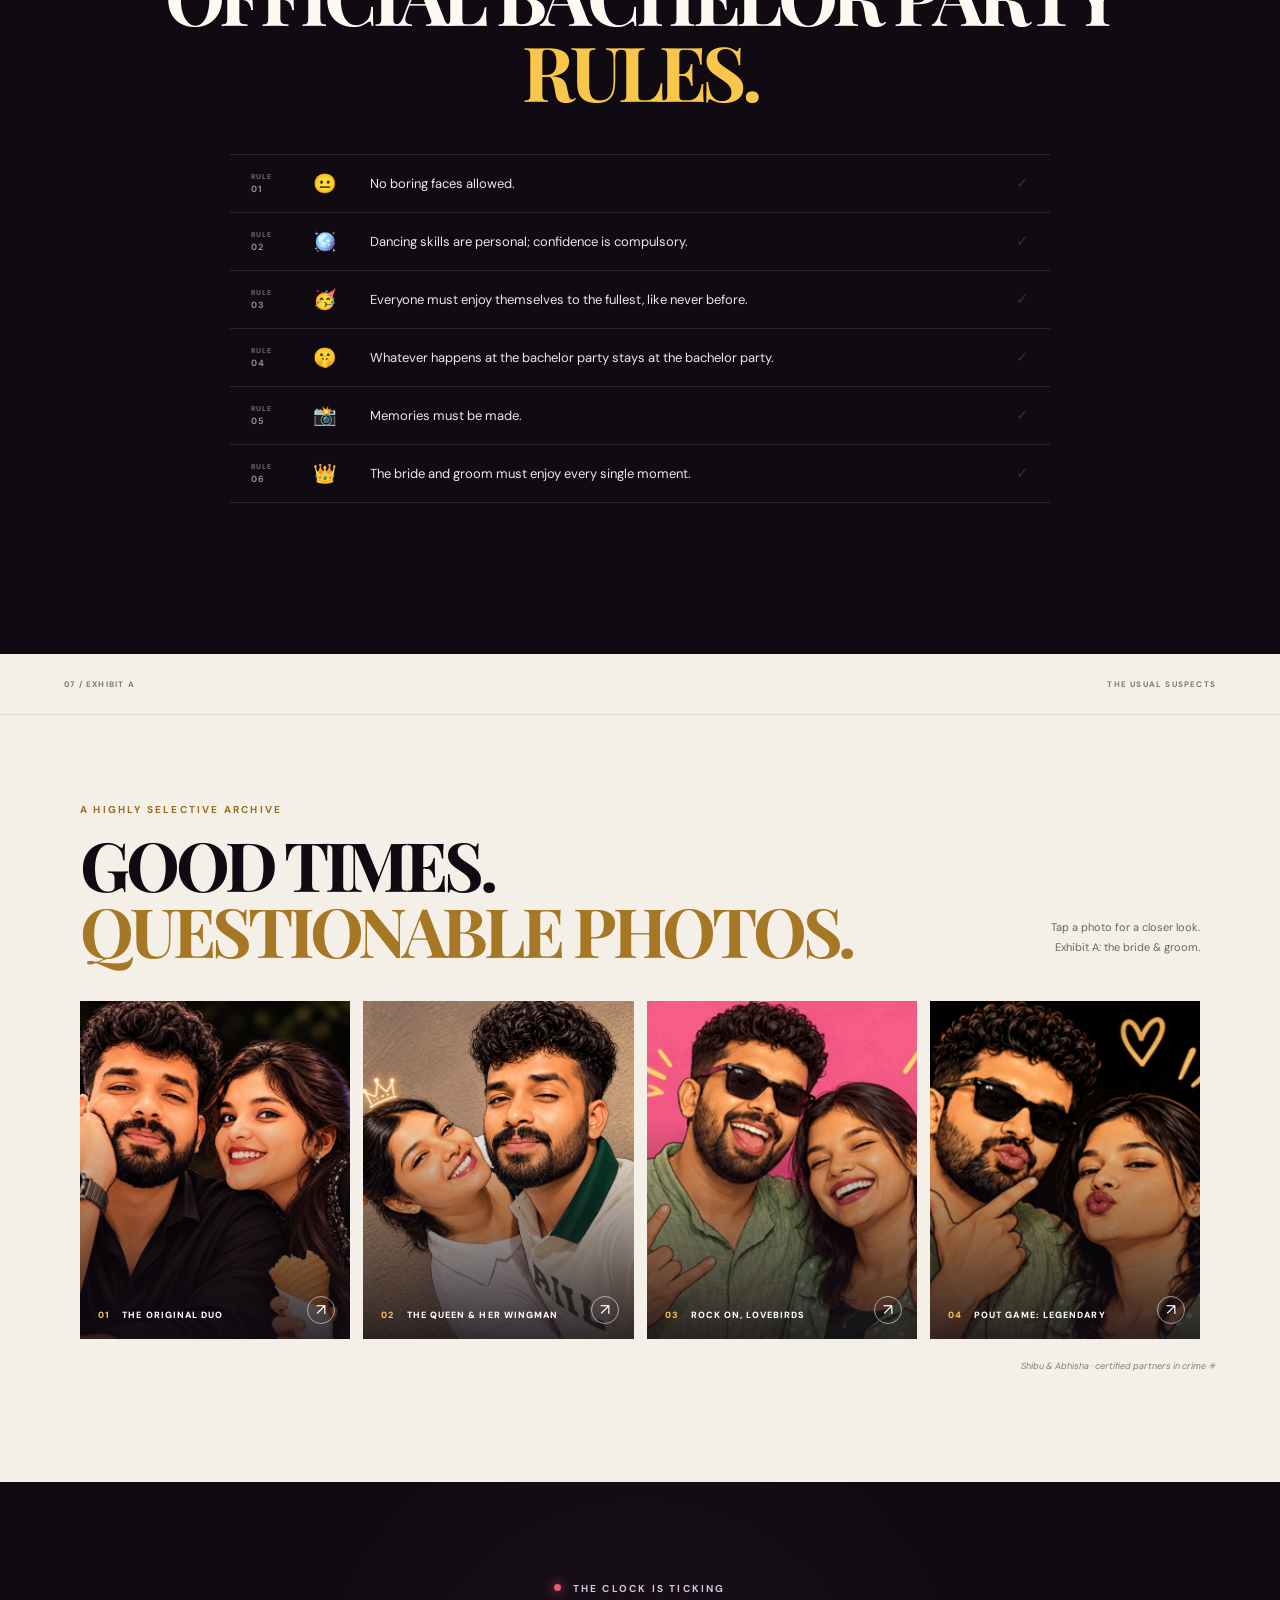
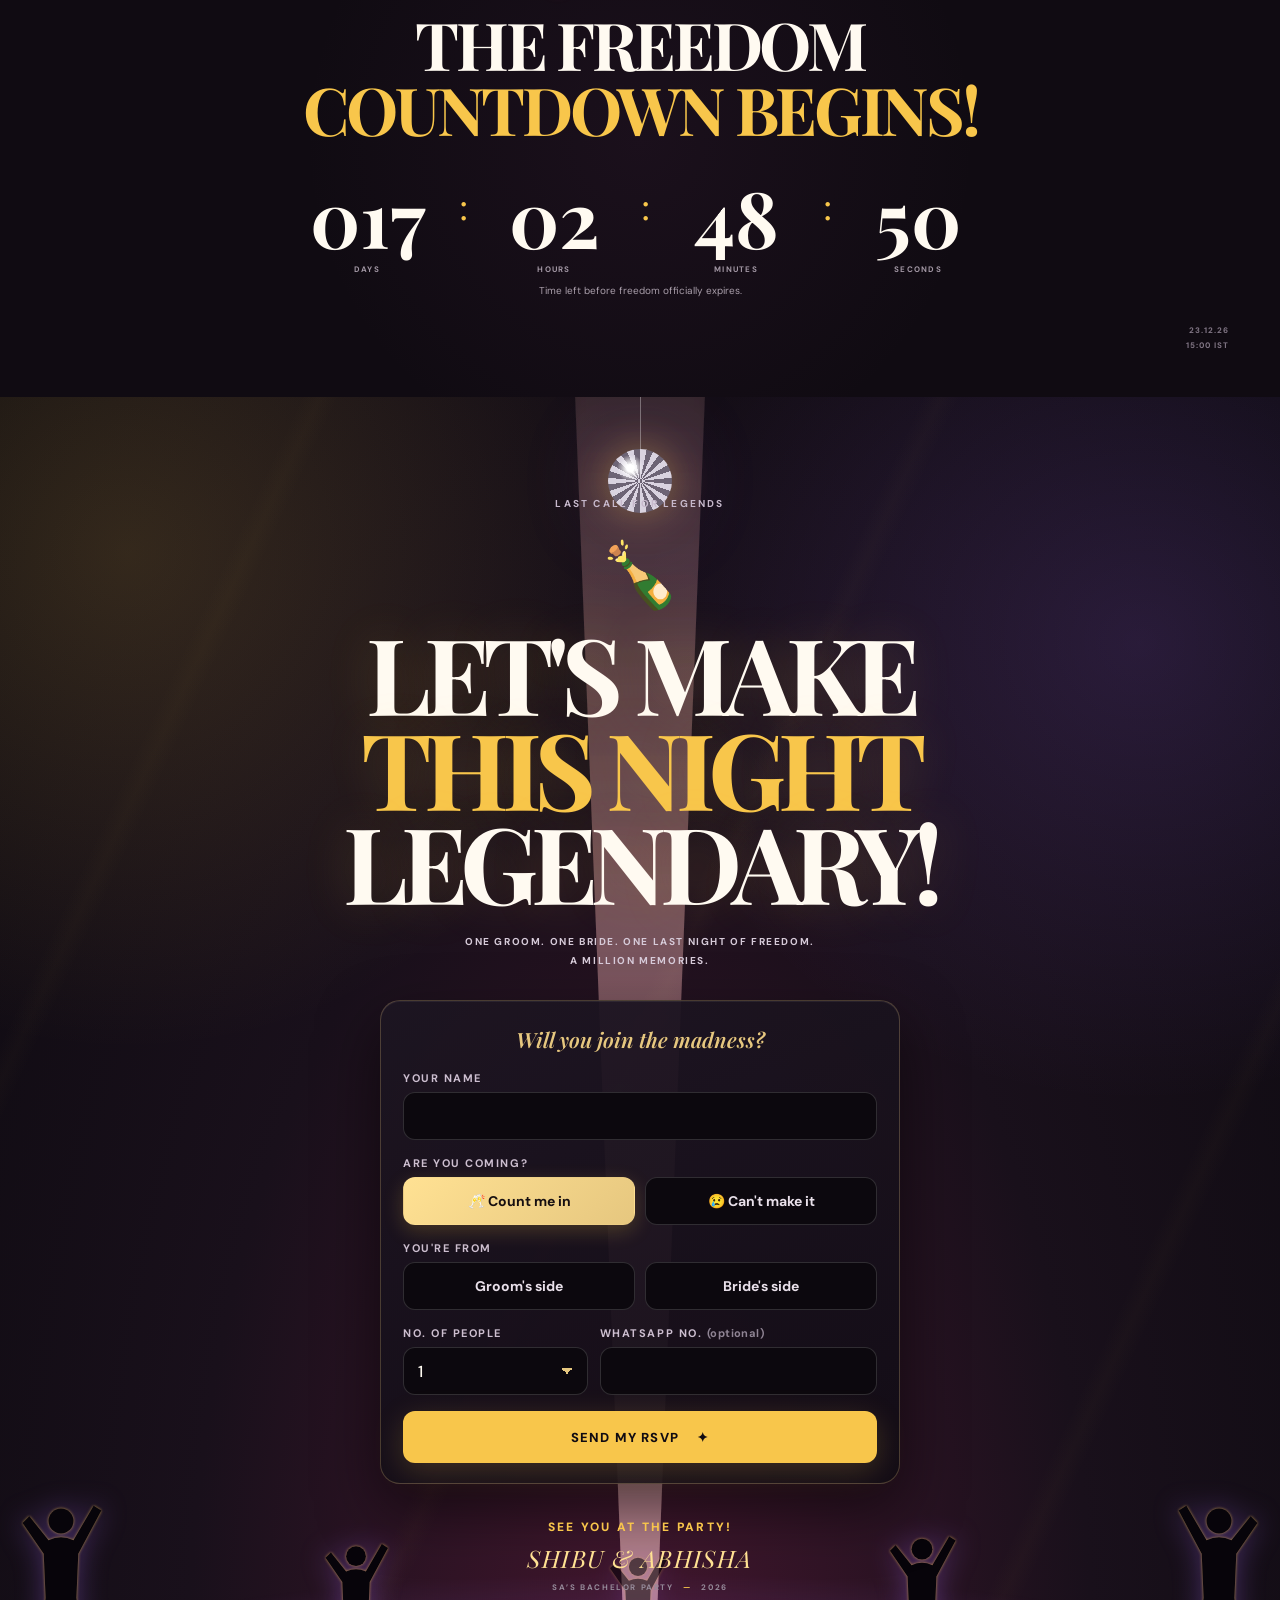
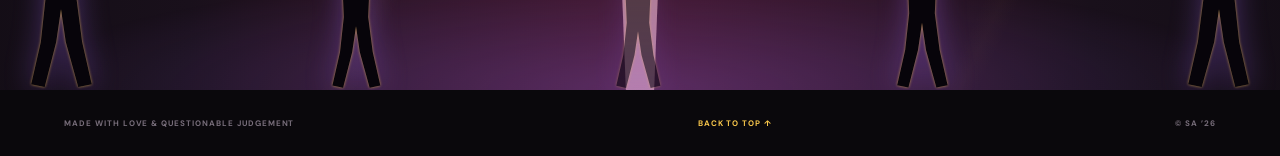
==== commit cd204568: "Use Shibu & Abhisha's photos in the gallery Co-Authored-By: Claude Opus 5.5 <noreply@anthropic.com>" ====
--- a/index.html
+++ b/index.html
@@ -31,7 +31,7 @@
       href="https://fonts.googleapis.com/css2?family=DM+Sans:wght@400;500;600;700;800&family=Playfair+Display:ital,wght@0,600;0,700;0,800;1,500;1,600&family=Great+Vibes&display=swap"
       rel="stylesheet"
     />
-    <link rel="stylesheet" href="styles.css?v=17" />
+    <link rel="stylesheet" href="styles.css?v=18" />
     <script src="rsvp-config.js?v=1" defer></script>
     <script src="script.js?v=13" defer></script>
   </head>
@@ -215,29 +215,28 @@
         <div class="section-topline"><span>07 / EXHIBIT A</span><span>THE USUAL SUSPECTS</span></div>
         <div class="gallery-heading reveal">
           <div><p class="eyebrow">A highly selective archive</p><h2>GOOD TIMES.<br /><span>QUESTIONABLE PHOTOS.</span></h2></div>
-          <p>Tap a photo for a closer look.<br />Actual evidence may be added later.</p>
-        </div>
-        <!-- PHOTOS: put your own images in the assets/photos/ folder and change both data-image and src below
-             (e.g. data-image="assets/photos/crew.jpg" src="assets/photos/crew.jpg"). Keep images ~1200px wide for fast loading. -->
+          <p>Tap a photo for a closer look.<br />Exhibit A: the bride &amp; groom.</p>
+        </div>
+        <!-- PHOTOS: assets/photos/sa-N.jpg (full size, opened in the lightbox) and sa-N-sm.jpg (grid thumbnail). -->
         <div class="gallery-grid">
-          <button class="gallery-item gallery-tall reveal" data-image="https://images.unsplash.com/photo-1511795409834-ef04bbd61622?auto=format&fit=crop&w=1200&q=85" data-caption="The crew, before the group chat got muted." aria-label="Expand photo: the crew">
-            <img src="https://images.unsplash.com/photo-1511795409834-ef04bbd61622?auto=format&fit=crop&w=800&q=80" alt="Friends celebrating together at a party" loading="lazy" />
-            <span class="gallery-caption"><i>01</i> THE CREW, PROBABLY</span><span class="gallery-expand">↗</span>
+          <button class="gallery-item gallery-tall gallery-photo-1 reveal" data-image="assets/photos/sa-1.jpg" data-caption="Shibu &amp; Abhisha — partners in crime since day one." aria-label="Expand photo: the original duo">
+            <img src="assets/photos/sa-1-sm.jpg" alt="Shibu and Abhisha smiling together, dressed in black" loading="lazy" />
+            <span class="gallery-caption"><i>01</i> THE ORIGINAL DUO</span><span class="gallery-expand">↗</span>
           </button>
-          <button class="gallery-item gallery-purple reveal" data-image="https://images.unsplash.com/photo-1514525253161-7a46d19cd819?auto=format&fit=crop&w=1200&q=85" data-caption="Dance moves that should stay off the wedding video." aria-label="Expand photo: dance floor">
-            <img src="https://images.unsplash.com/photo-1514525253161-7a46d19cd819?auto=format&fit=crop&w=800&q=80" alt="Colourful nightclub dance floor" loading="lazy" />
-            <span class="gallery-caption"><i>02</i> DANCE-FLOOR DIPLOMACY</span><span class="gallery-expand">↗</span>
+          <button class="gallery-item gallery-purple gallery-photo-2 reveal" data-image="assets/photos/sa-2.jpg" data-caption="She got the crown. He got the wink." aria-label="Expand photo: the queen and her wingman">
+            <img src="assets/photos/sa-2-sm.jpg" alt="Abhisha wearing a doodled crown beside a winking Shibu" loading="lazy" />
+            <span class="gallery-caption"><i>02</i> THE QUEEN &amp; HER WINGMAN</span><span class="gallery-expand">↗</span>
           </button>
-          <button class="gallery-item gallery-burgundy reveal" data-image="https://images.unsplash.com/photo-1527529482837-4698179dc6ce?auto=format&fit=crop&w=1200&q=85" data-caption="A toast to Shibu &amp; Abhisha." aria-label="Expand photo: a toast">
-            <img src="https://images.unsplash.com/photo-1527529482837-4698179dc6ce?auto=format&fit=crop&w=800&q=80" alt="Friends raising glasses in celebration" loading="lazy" />
-            <span class="gallery-caption"><i>03</i> A TOAST TO SHIBU &amp; ABHISHA</span><span class="gallery-expand">↗</span>
+          <button class="gallery-item gallery-burgundy gallery-photo-3 reveal" data-image="assets/photos/sa-3.jpg" data-caption="Two legends, one very loud laugh." aria-label="Expand photo: rock on, lovebirds">
+            <img src="assets/photos/sa-3-sm.jpg" alt="Shibu in sunglasses and Abhisha laughing against a pink background" loading="lazy" />
+            <span class="gallery-caption"><i>03</i> ROCK ON, LOVEBIRDS</span><span class="gallery-expand">↗</span>
           </button>
-          <button class="gallery-item gallery-wide reveal" data-image="https://images.unsplash.com/photo-1492684223066-81342ee5ff30?auto=format&fit=crop&w=1400&q=85" data-caption="The night is young. The stories are forever." aria-label="Expand photo: party lights">
-            <img src="https://images.unsplash.com/photo-1492684223066-81342ee5ff30?auto=format&fit=crop&w=1200&q=80" alt="A crowd beneath dramatic concert lights" loading="lazy" />
-            <span class="gallery-caption"><i>04</i> THE NIGHT WE'LL REMEMBER</span><span class="gallery-expand">↗</span>
+          <button class="gallery-item gallery-wide gallery-photo-4 reveal" data-image="assets/photos/sa-4.jpg" data-caption="Pout game: legendary. The night we'll remember starts here." aria-label="Expand photo: pout game: legendary">
+            <img src="assets/photos/sa-4-sm.jpg" alt="Shibu and Abhisha pouting for the camera with a golden heart doodle" loading="lazy" />
+            <span class="gallery-caption"><i>04</i> POUT GAME: LEGENDARY</span><span class="gallery-expand">↗</span>
           </button>
         </div>
-        <p class="gallery-note">Replace these placeholders with your own legendary evidence ✳</p>
+        <p class="gallery-note">Shibu &amp; Abhisha · certified partners in crime ✳</p>
       </section>
 
       <section class="countdown-section section-dark">
--- a/styles.css
+++ b/styles.css
@@ -1282,3 +1282,17 @@
   .rsvp-choice span { font-size: 13px; }
   .rsvp-form .rsvp-button, .rsvp-done .rsvp-wa { font-size: 12px; }
 }
+
+/* ===================== v18 — real couple photos in the gallery ===================== */
+/* The couple photos are portraits: show them as equal portrait tiles instead of the tall/wide collage. */
+.gallery-grid { grid-template-columns: repeat(4, minmax(0, 1fr)); grid-template-rows: none; }
+.gallery-grid .gallery-item { grid-row: auto; grid-column: auto; aspect-ratio: 4 / 5; }
+.gallery-item[class*="gallery-photo-"] img { filter: none; }
+.gallery-item[class*="gallery-photo-"]:hover img { filter: saturate(1.08); }
+.gallery-photo-1 img { object-position: 45% 30%; }
+.gallery-photo-2 img { object-position: 60% 40%; }
+.gallery-photo-3 img { object-position: 50% 35%; }
+.gallery-photo-4 img { object-position: 50% 30%; }
+@media (max-width: 760px) {
+  .gallery-grid { grid-template-columns: repeat(2, minmax(0, 1fr)); grid-template-rows: none; }
+}
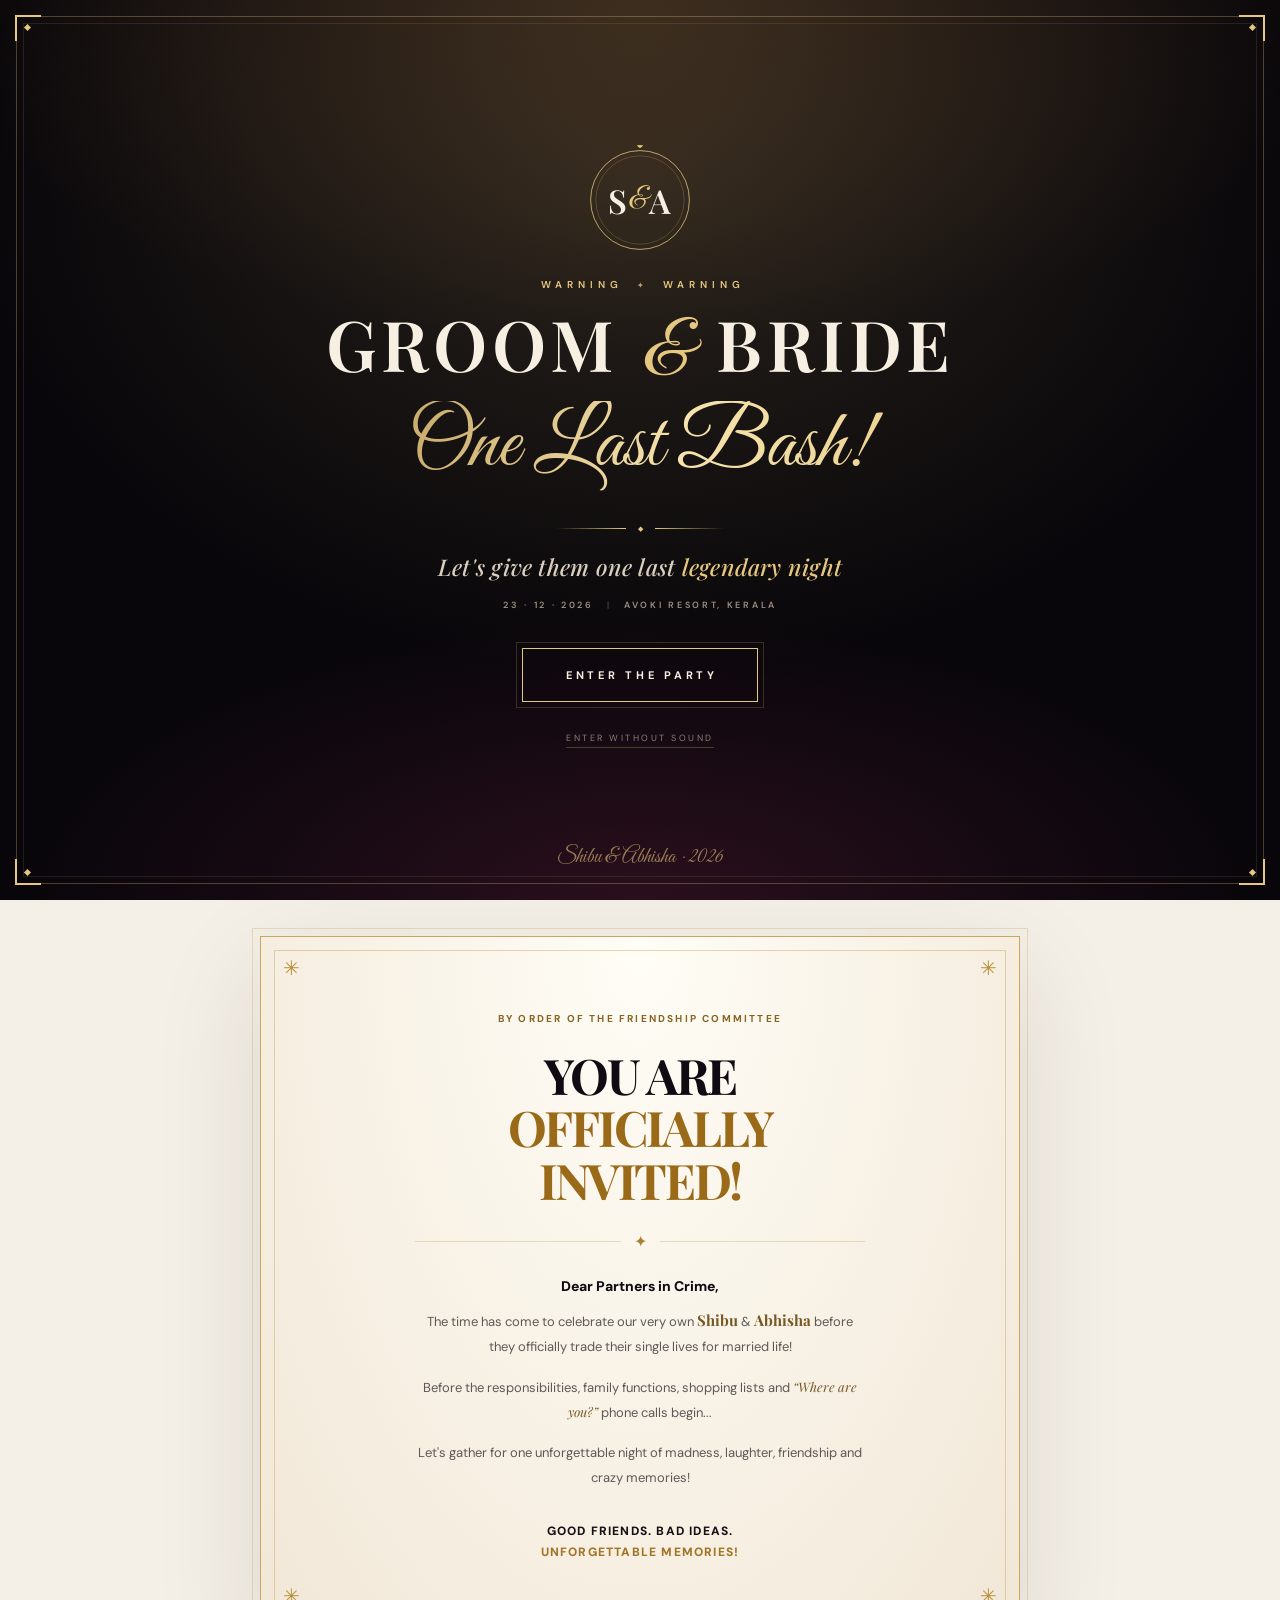
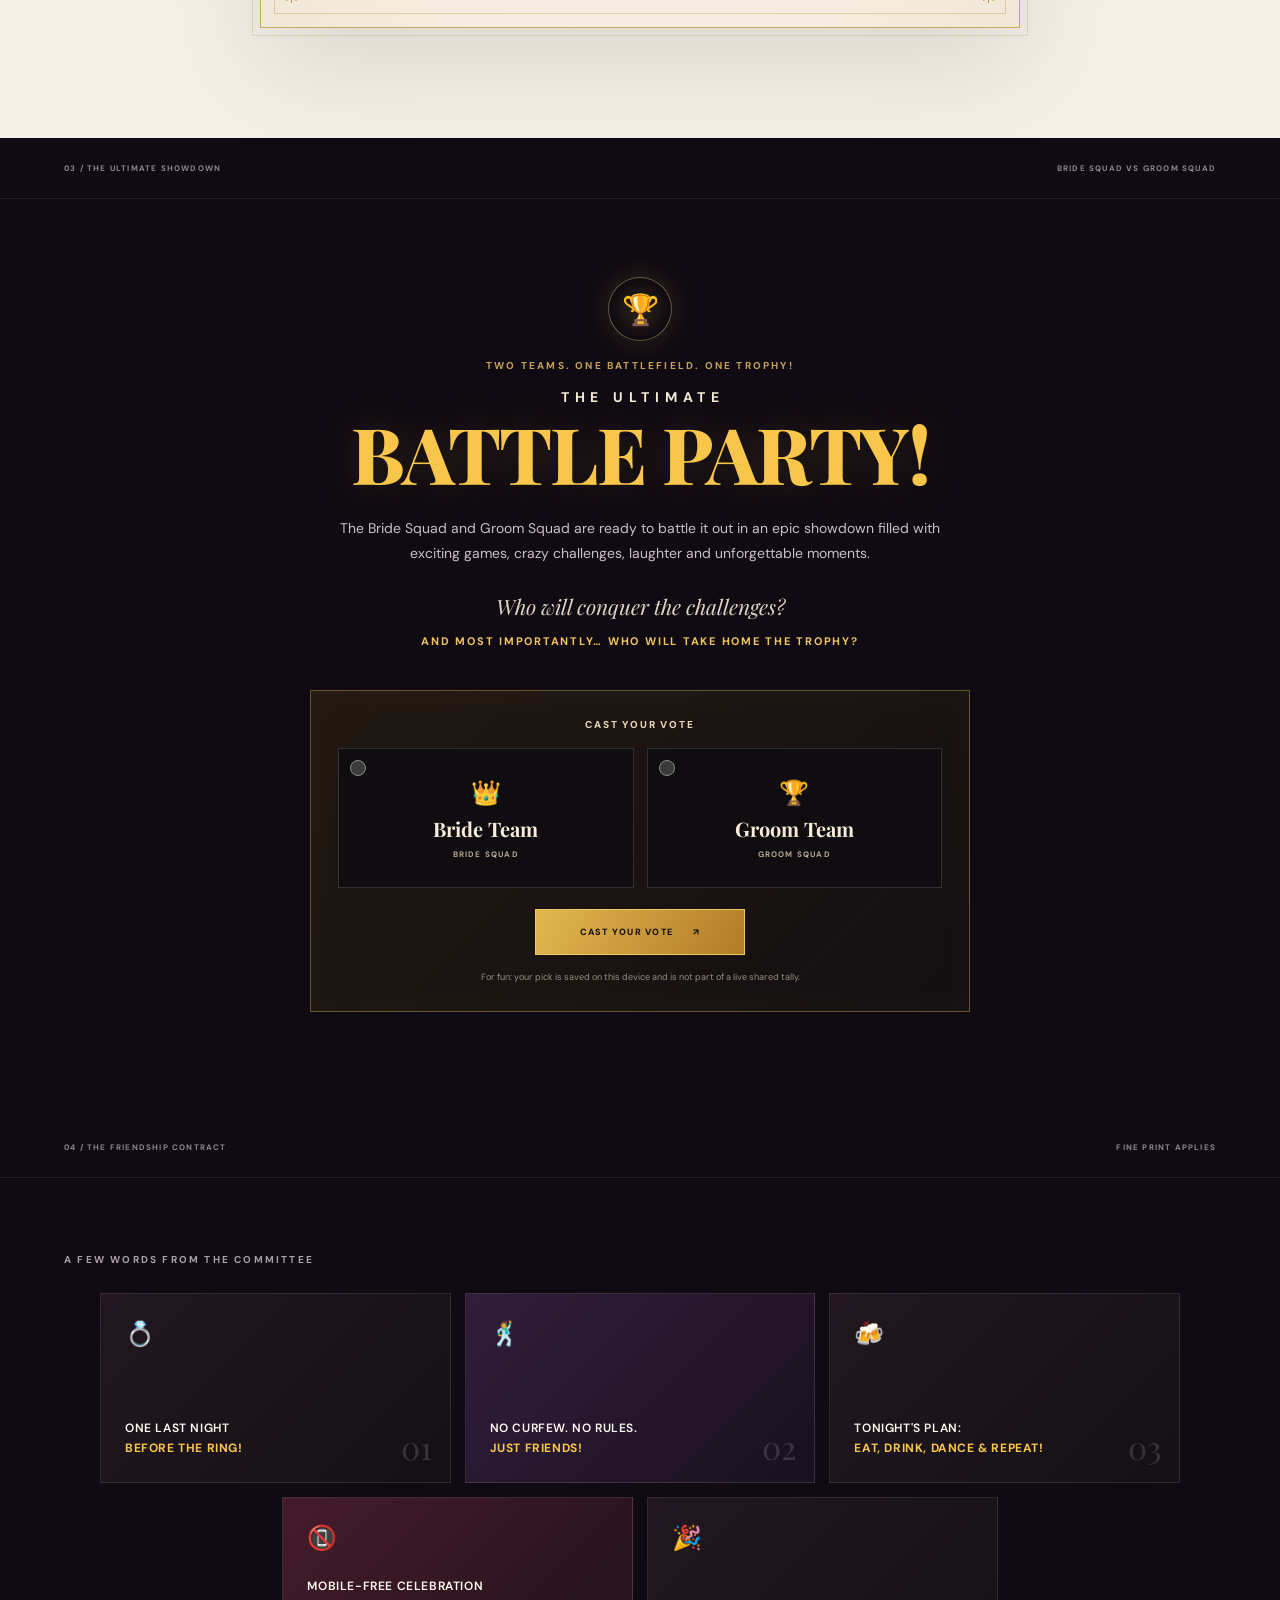
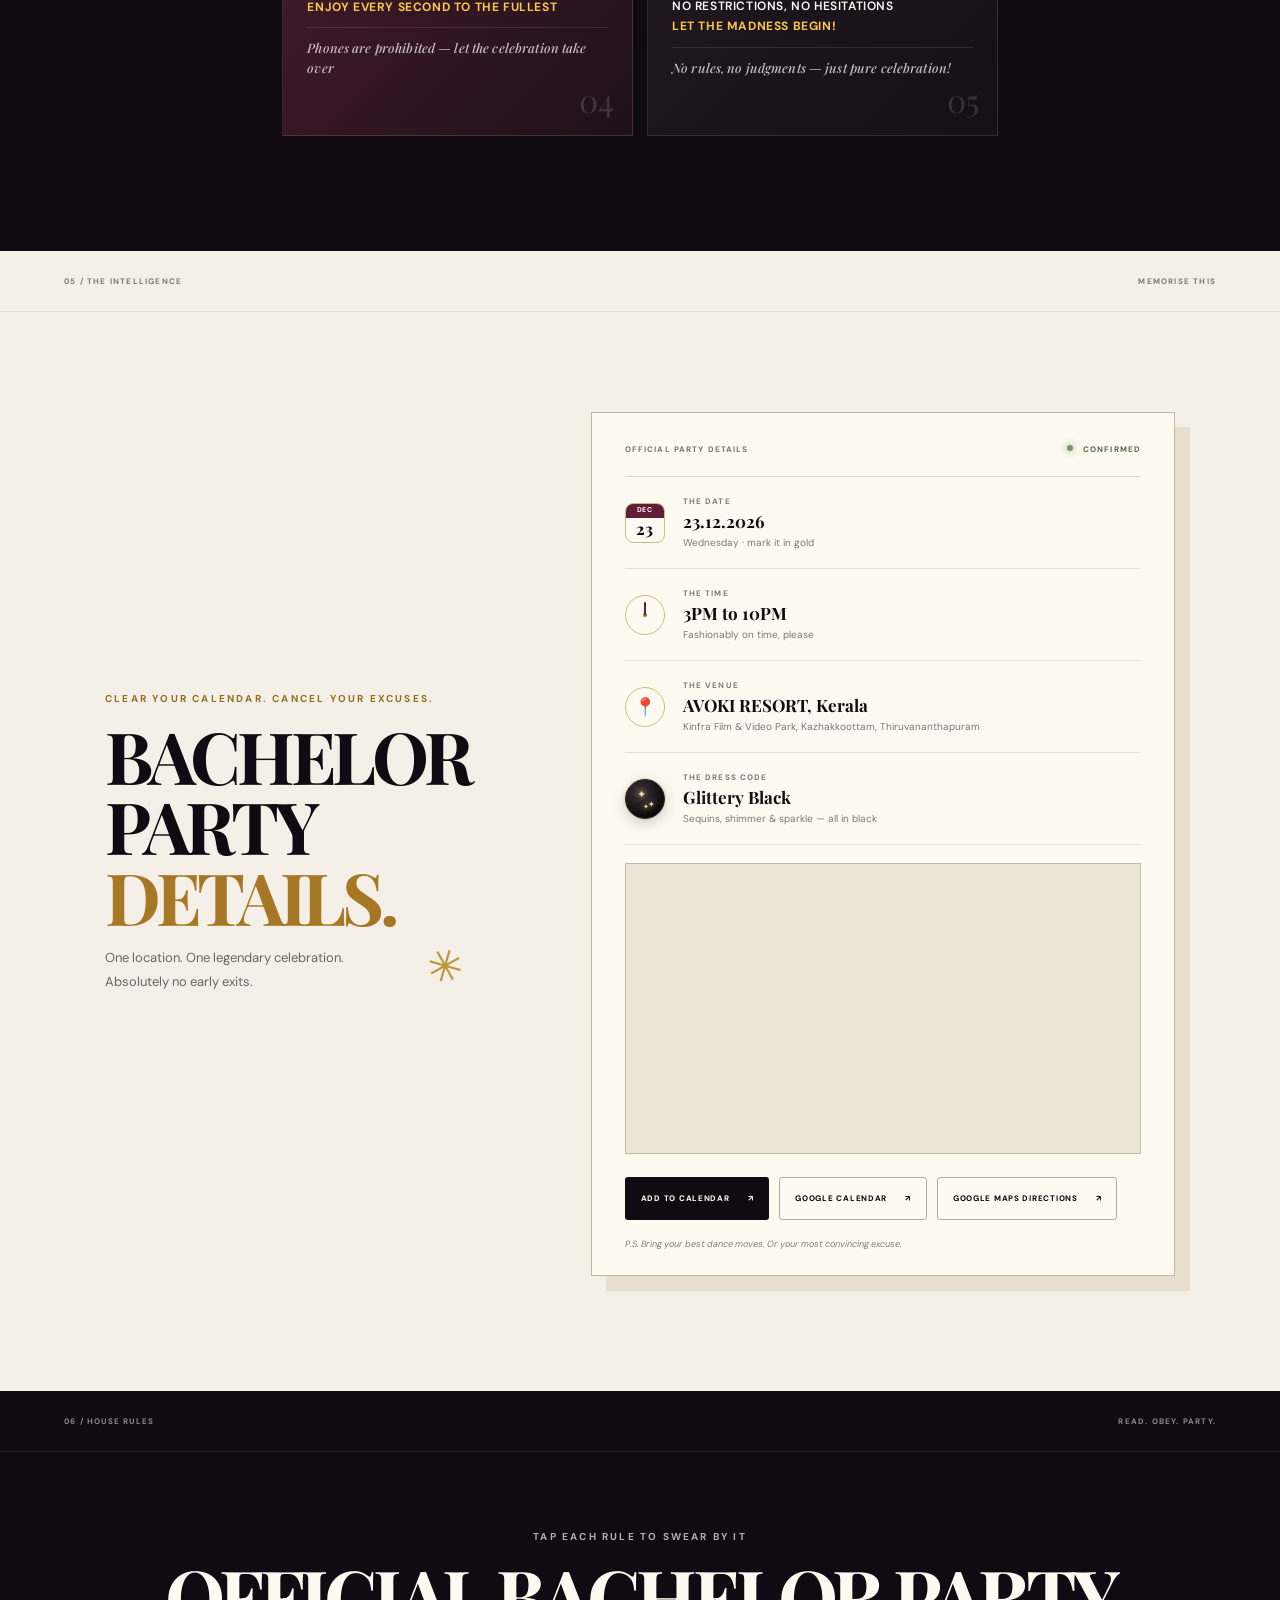
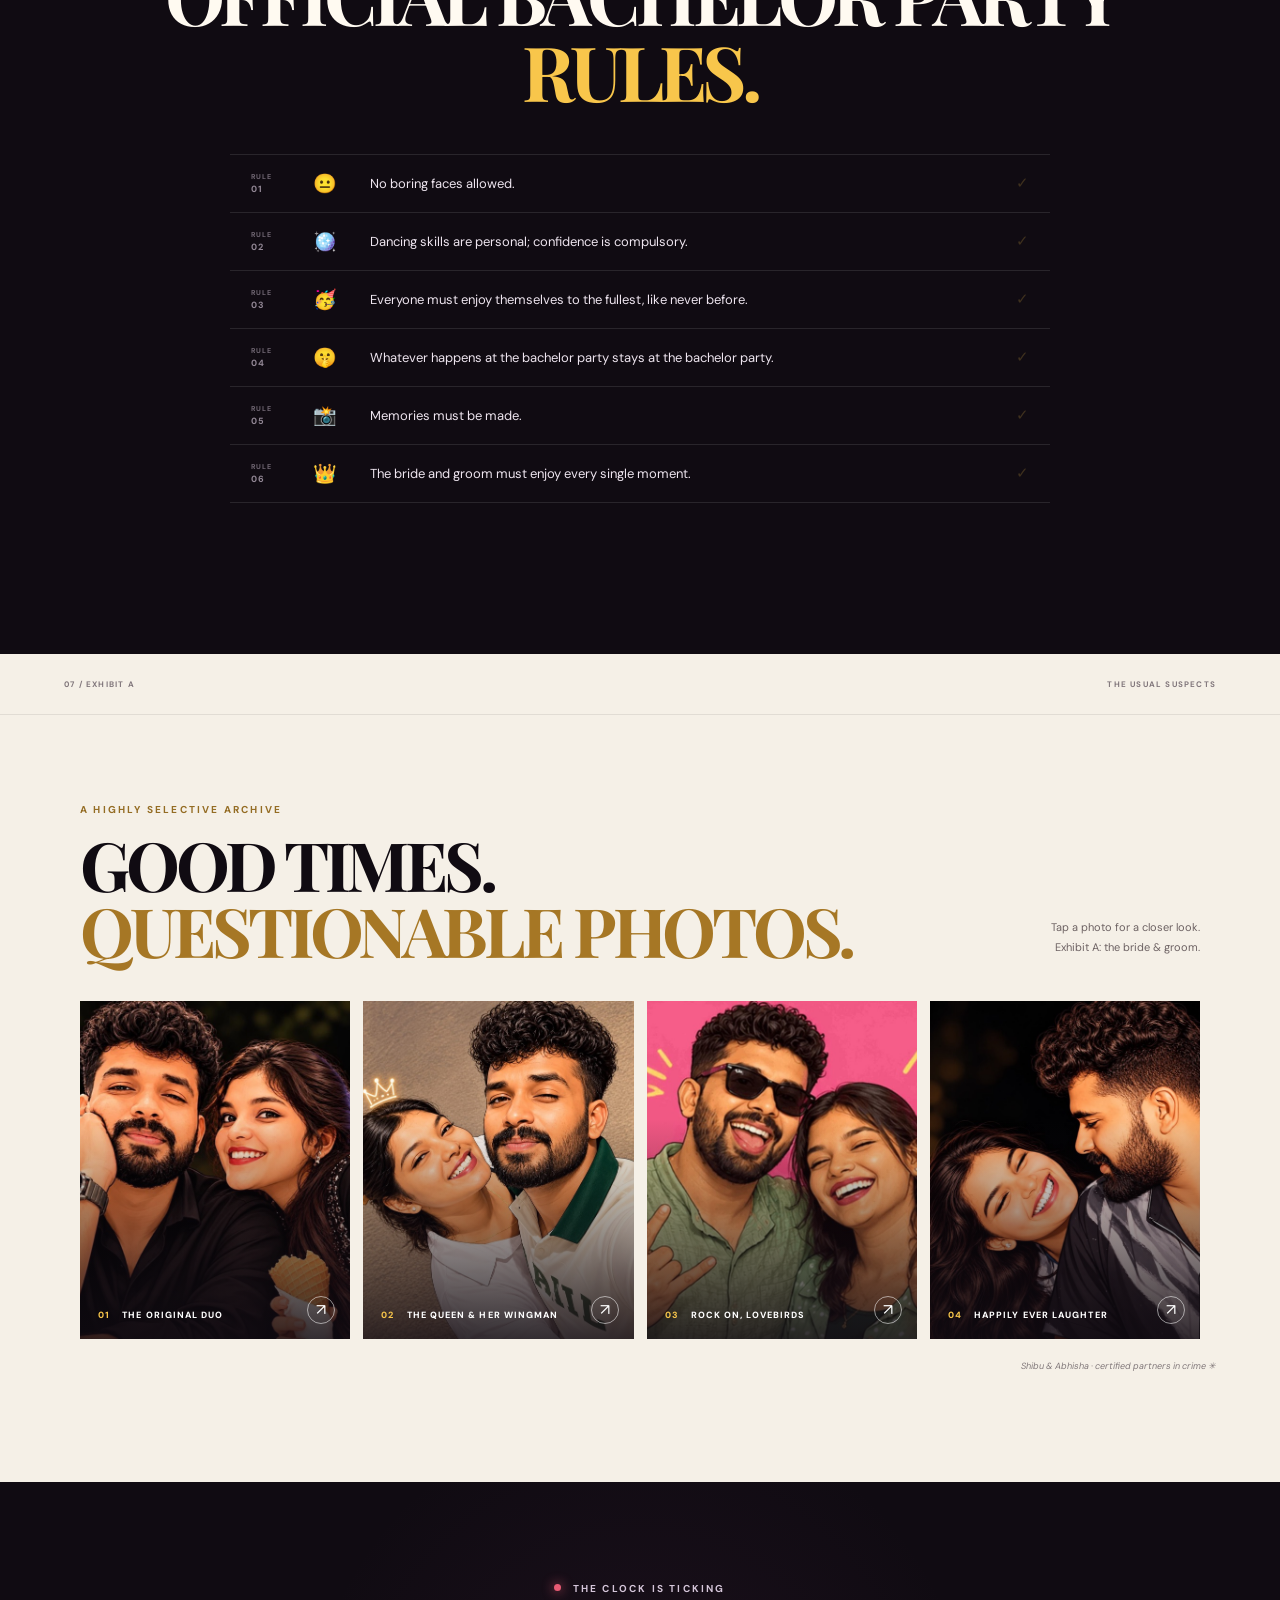
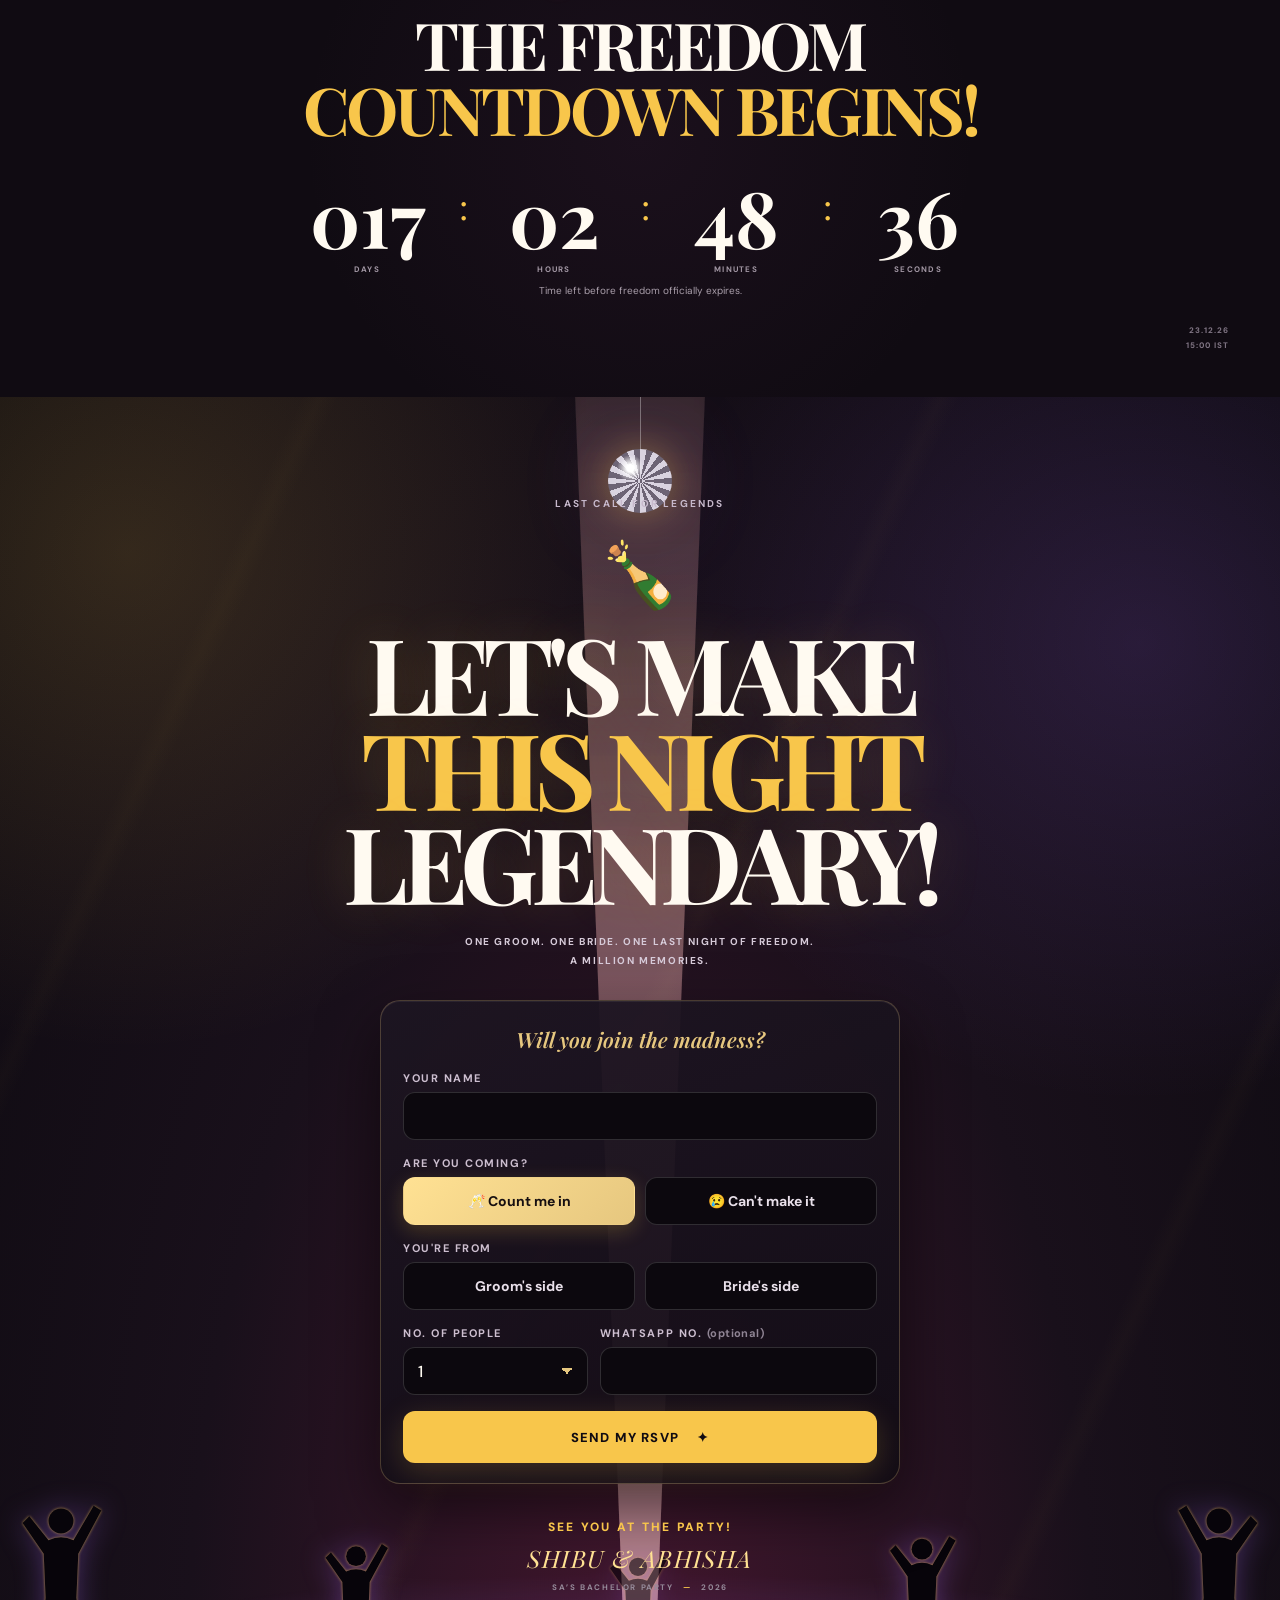
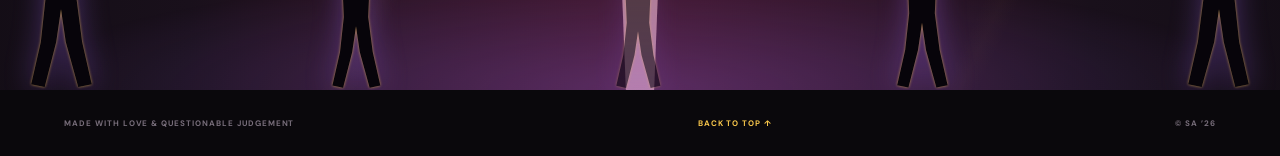
==== commit d675858c: "Replace gallery photo 4 Co-Authored-By: Claude Opus 5.5 <noreply@anthropic.com>" ====
--- a/index.html
+++ b/index.html
@@ -31,7 +31,7 @@
       href="https://fonts.googleapis.com/css2?family=DM+Sans:wght@400;500;600;700;800&family=Playfair+Display:ital,wght@0,600;0,700;0,800;1,500;1,600&family=Great+Vibes&display=swap"
       rel="stylesheet"
     />
-    <link rel="stylesheet" href="styles.css?v=18" />
+    <link rel="stylesheet" href="styles.css?v=19" />
     <script src="rsvp-config.js?v=1" defer></script>
     <script src="script.js?v=13" defer></script>
   </head>
@@ -231,9 +231,9 @@
             <img src="assets/photos/sa-3-sm.jpg" alt="Shibu in sunglasses and Abhisha laughing against a pink background" loading="lazy" />
             <span class="gallery-caption"><i>03</i> ROCK ON, LOVEBIRDS</span><span class="gallery-expand">↗</span>
           </button>
-          <button class="gallery-item gallery-wide gallery-photo-4 reveal" data-image="assets/photos/sa-4.jpg" data-caption="Pout game: legendary. The night we'll remember starts here." aria-label="Expand photo: pout game: legendary">
-            <img src="assets/photos/sa-4-sm.jpg" alt="Shibu and Abhisha pouting for the camera with a golden heart doodle" loading="lazy" />
-            <span class="gallery-caption"><i>04</i> POUT GAME: LEGENDARY</span><span class="gallery-expand">↗</span>
+          <button class="gallery-item gallery-wide gallery-photo-4 reveal" data-image="assets/photos/sa-4.jpg?v=2" data-caption="Happily ever laughter — the night we'll remember starts here." aria-label="Expand photo: happily ever laughter">
+            <img src="assets/photos/sa-4-sm.jpg?v=2" alt="Abhisha laughing with her head on Shibu's shoulder" loading="lazy" />
+            <span class="gallery-caption"><i>04</i> HAPPILY EVER LAUGHTER</span><span class="gallery-expand">↗</span>
           </button>
         </div>
         <p class="gallery-note">Shibu &amp; Abhisha · certified partners in crime ✳</p>
--- a/styles.css
+++ b/styles.css
@@ -1292,7 +1292,7 @@
 .gallery-photo-1 img { object-position: 45% 30%; }
 .gallery-photo-2 img { object-position: 60% 40%; }
 .gallery-photo-3 img { object-position: 50% 35%; }
-.gallery-photo-4 img { object-position: 50% 30%; }
+.gallery-photo-4 img { object-position: 50% 40%; }
 @media (max-width: 760px) {
   .gallery-grid { grid-template-columns: repeat(2, minmax(0, 1fr)); grid-template-rows: none; }
 }
